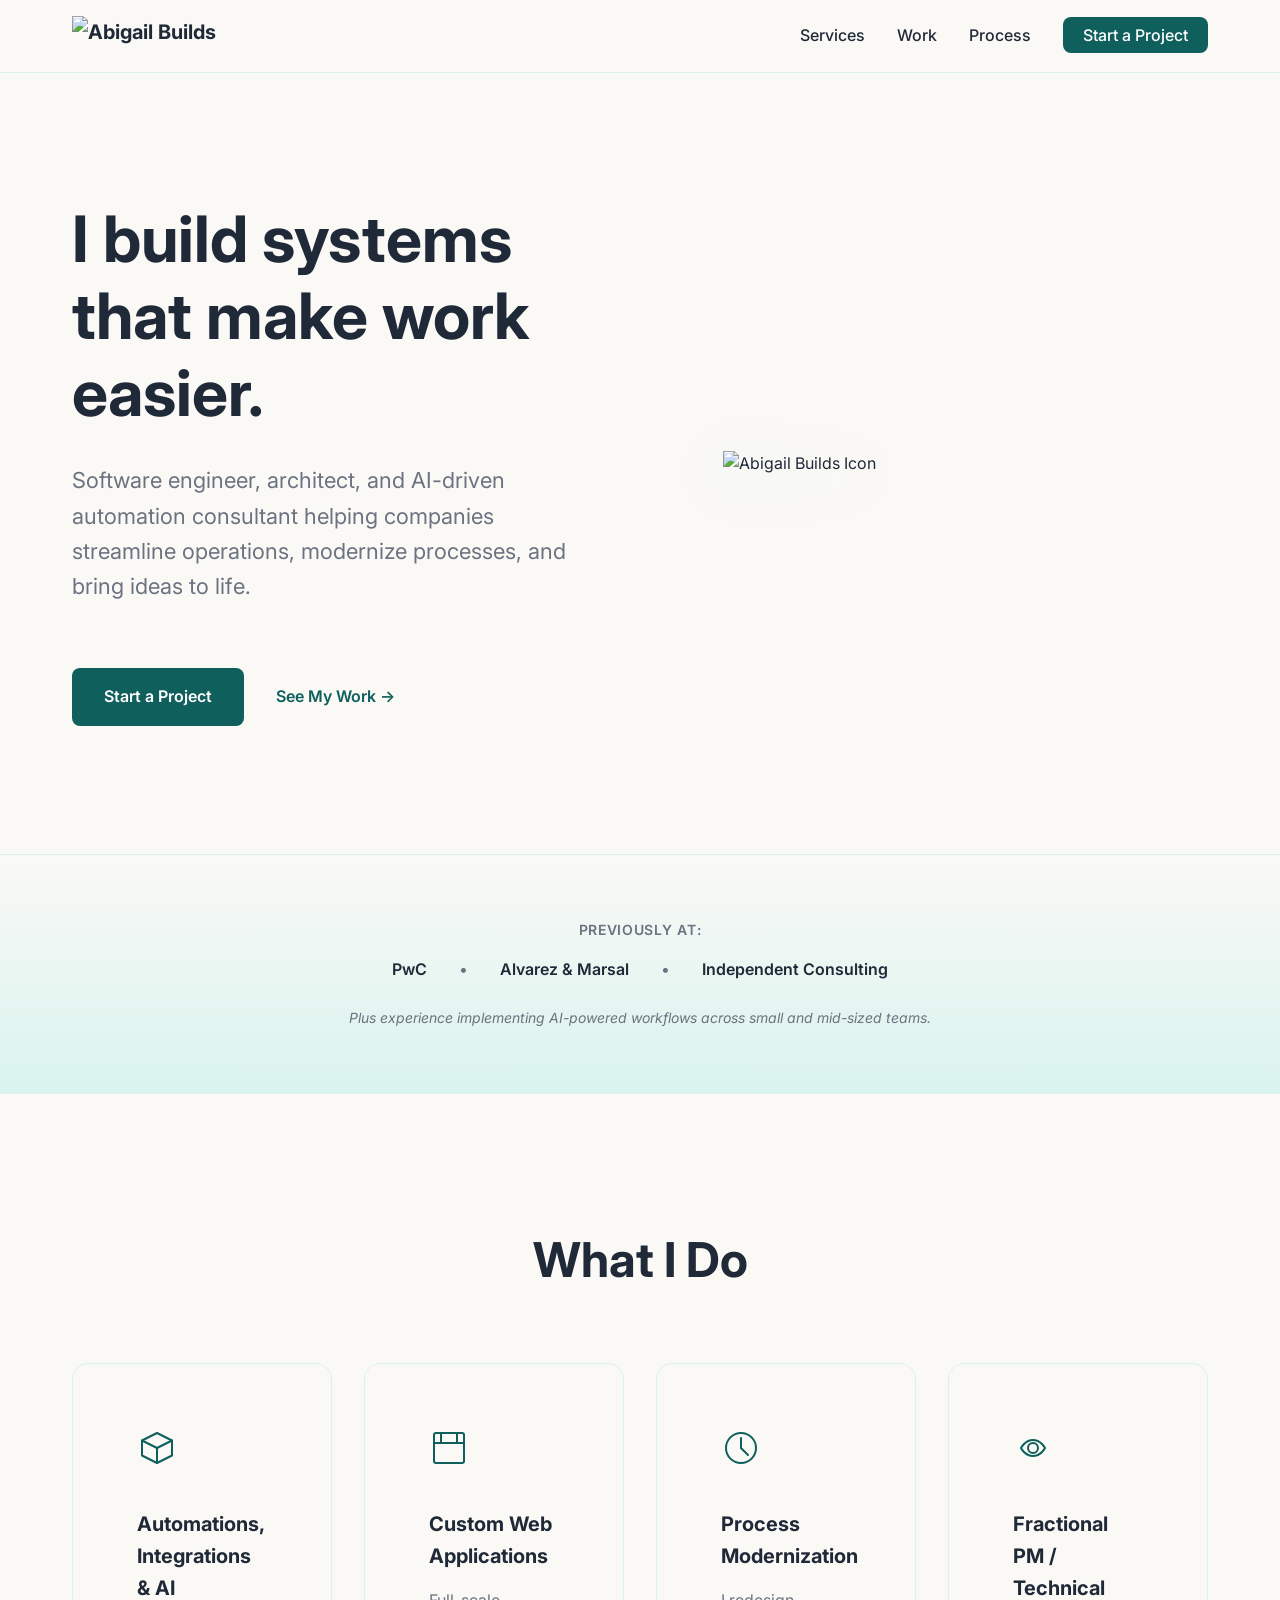
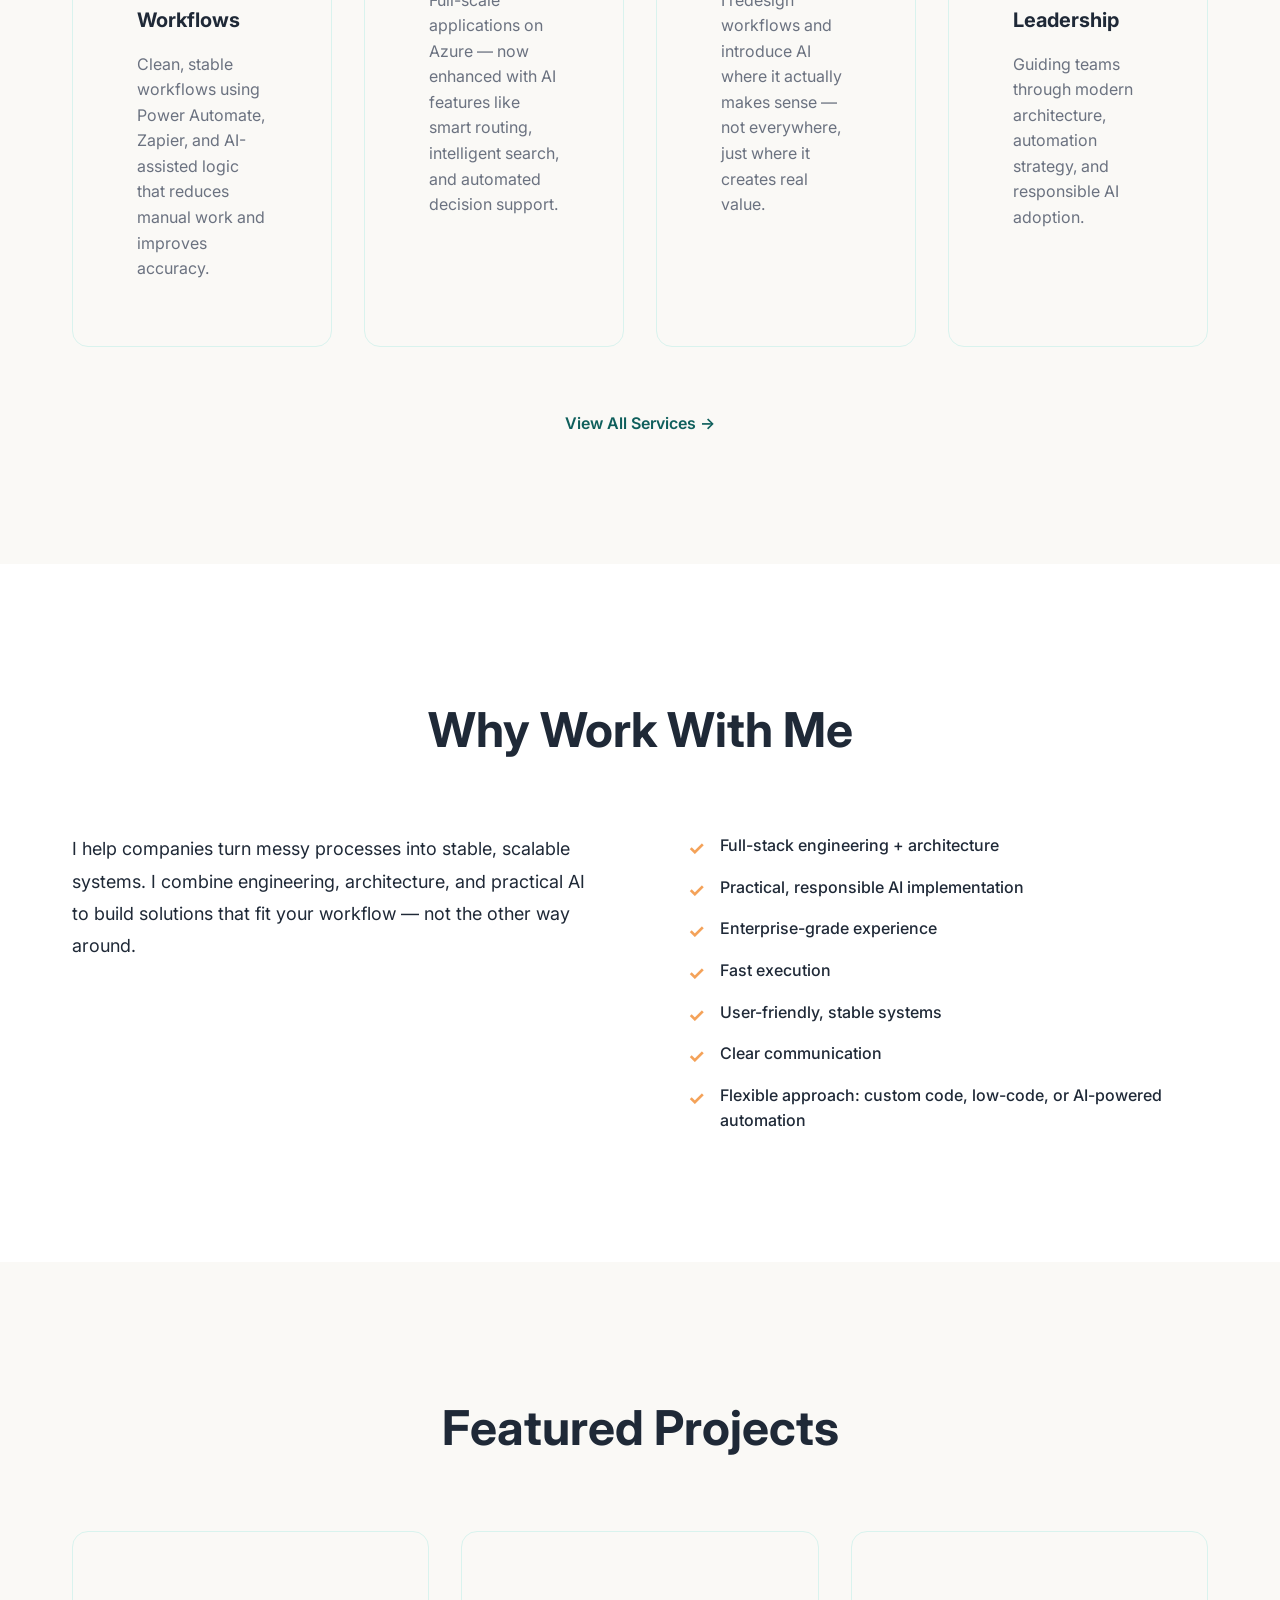
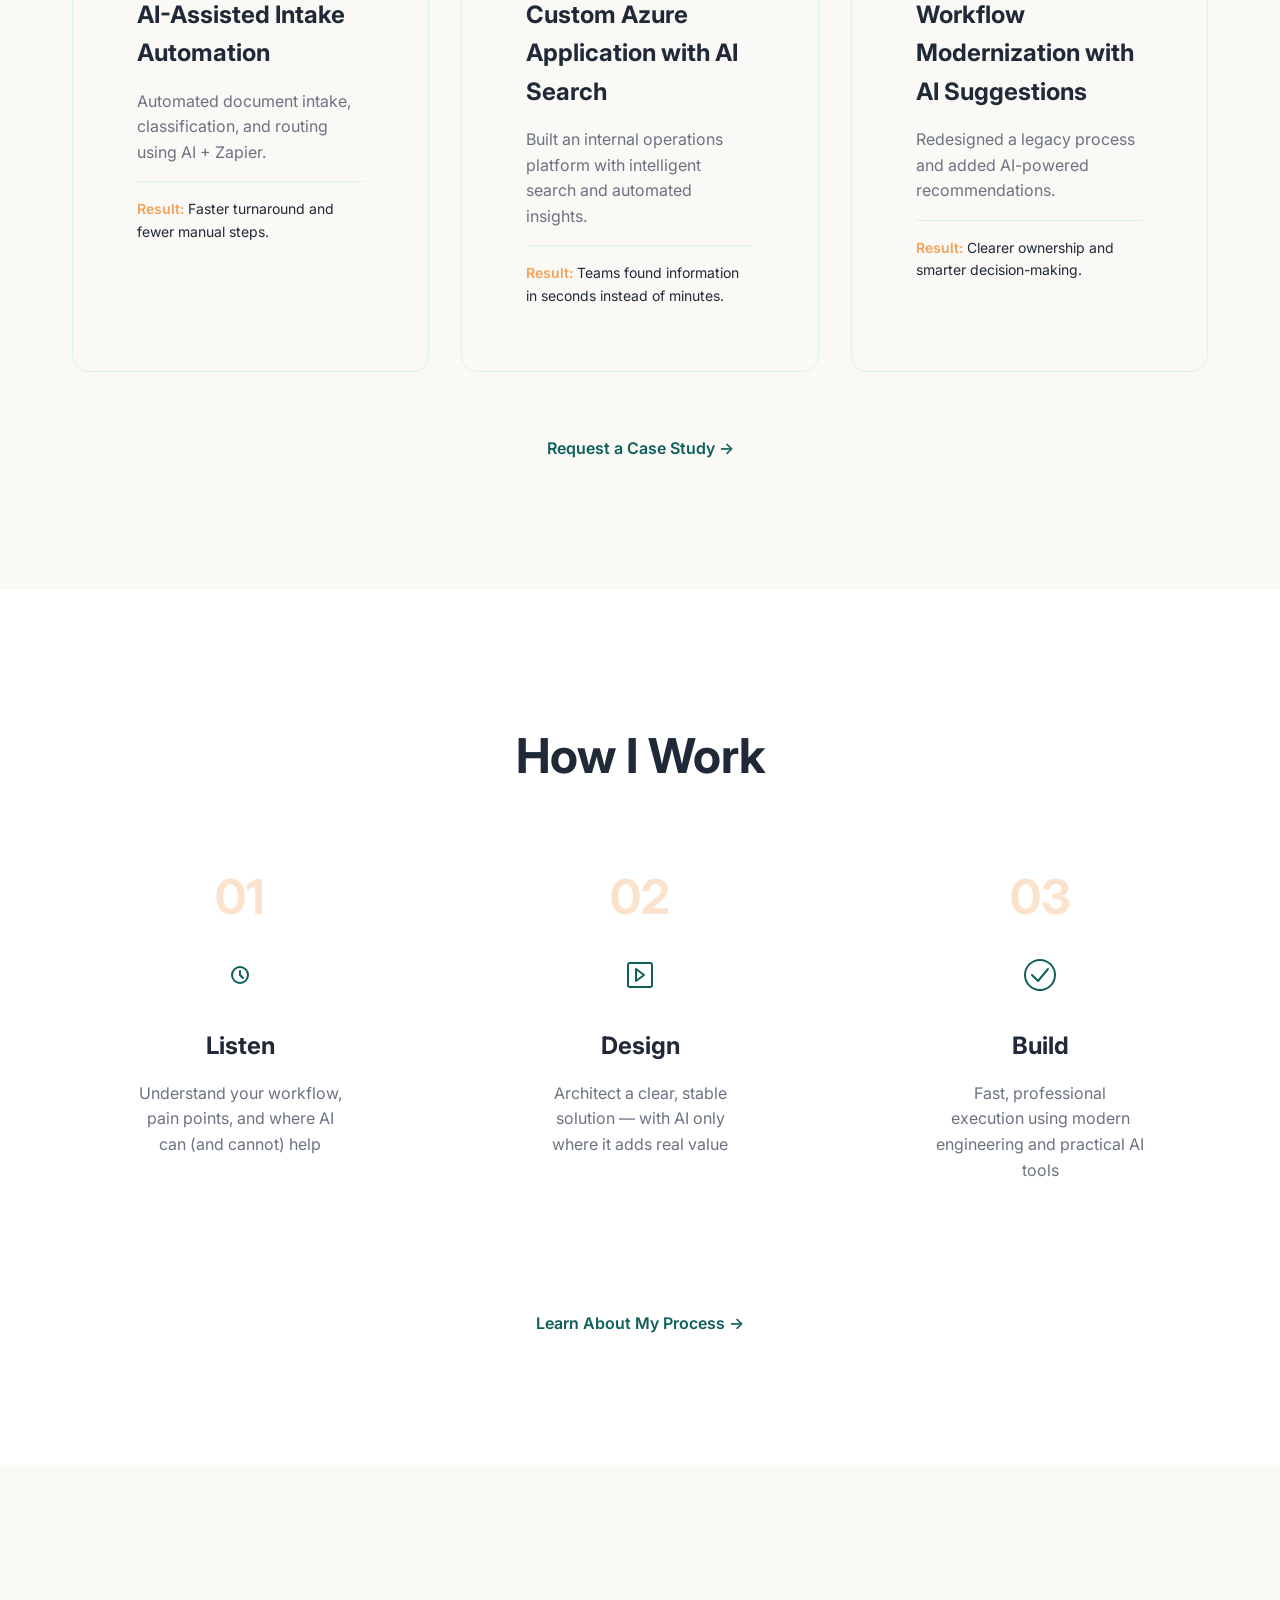
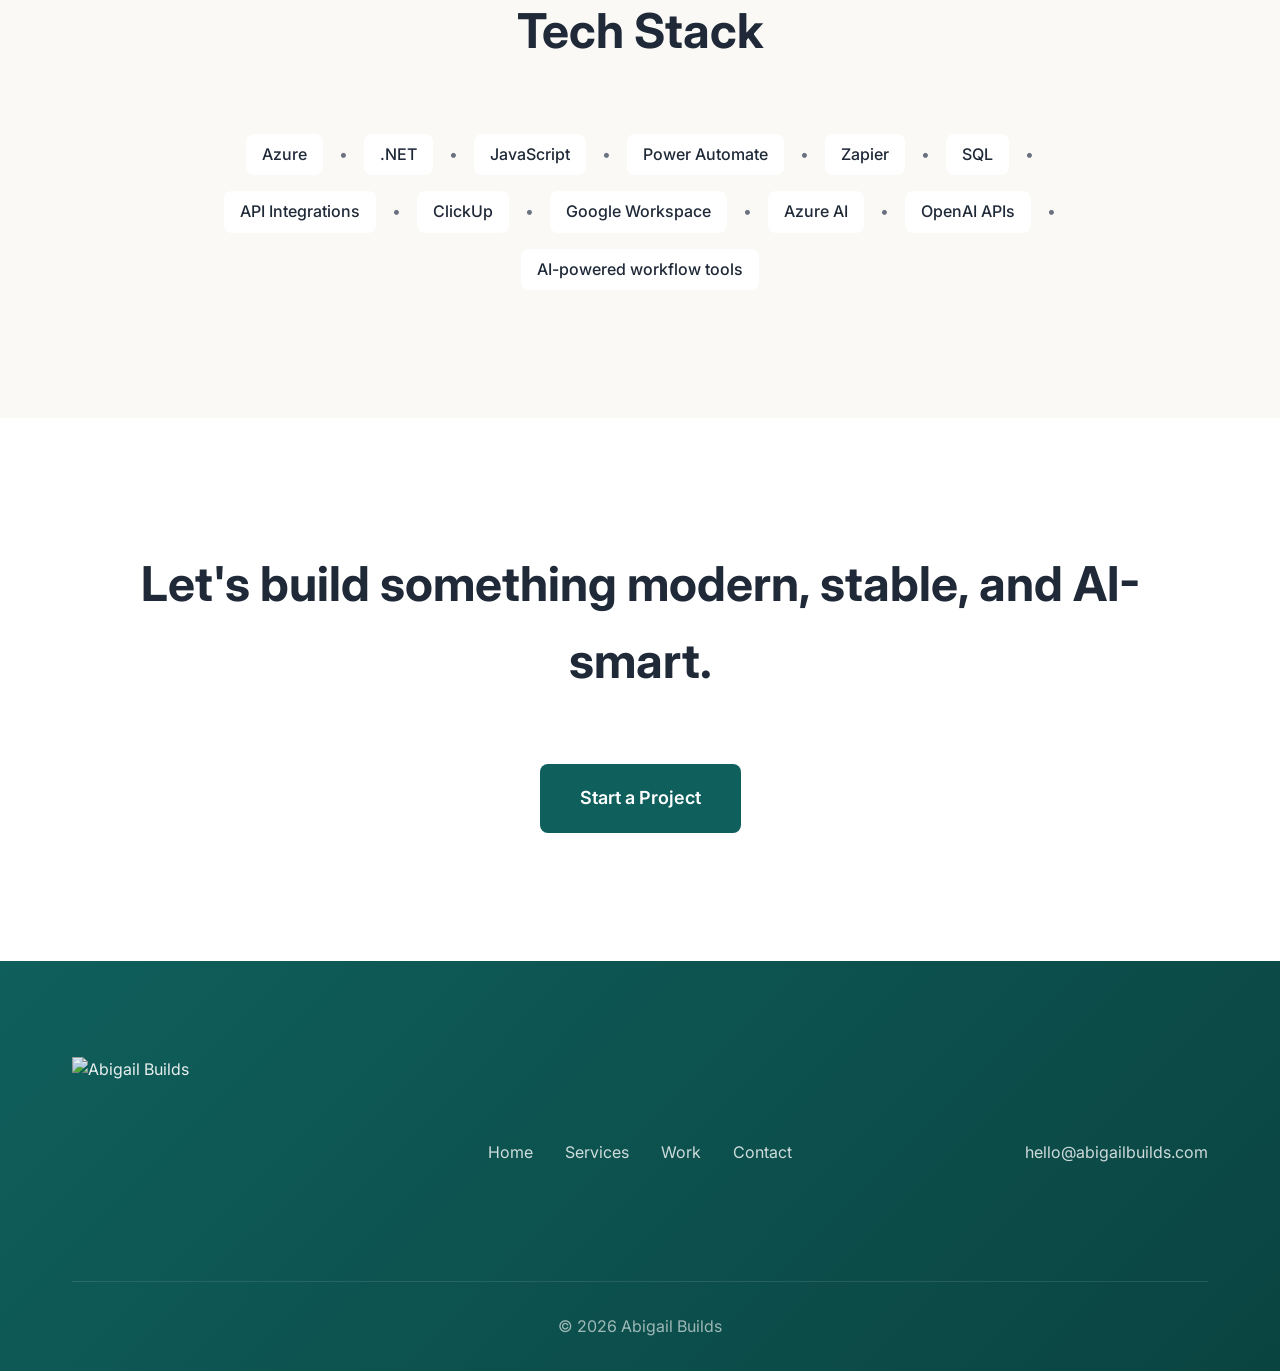
==== index.html @ 839ee797 "Remove section" ====
<!DOCTYPE html>
<html lang="en">
<head>
    <meta charset="UTF-8">
    <meta name="viewport" content="width=device-width, initial-scale=1.0">
    <meta name="description" content="Software engineer, architect, and AI-driven automation consultant helping companies streamline operations, modernize processes, and bring ideas to life.">
    <title>Abigail Builds - Modern Systems Powered by Clean Architecture & Practical AI</title>
    <link rel="stylesheet" href="styles.css">
    <link rel="preconnect" href="https://fonts.googleapis.com">
    <link rel="preconnect" href="https://fonts.gstatic.com" crossorigin>
    <link href="https://fonts.googleapis.com/css2?family=Inter:wght@300;400;500;600;700&display=swap" rel="stylesheet">
</head>
<body>
    <!-- Navigation -->
    <nav class="navbar">
        <div class="container">
            <a href="#" class="logo">
                <img src="images/brand/logo-horizontal.png" alt="Abigail Builds" class="logo-img">
            </a>
            <ul class="nav-links">
                <li><a href="#services">Services</a></li>
                <li><a href="#work">Work</a></li>
                <li><a href="#process">Process</a></li>
                <li><a href="#contact" class="nav-cta">Start a Project</a></li>
            </ul>
            <button class="mobile-menu-toggle" aria-label="Toggle menu">
                <span></span>
                <span></span>
                <span></span>
            </button>
        </div>
    </nav>

    <!-- Hero Section -->
    <section class="hero">
        <div class="container">
            <div class="hero-content">
                <div class="hero-left">
                    <h1 class="hero-headline">I build systems that make work easier.</h1>
                    <p class="hero-subheadline">Software engineer, architect, and AI-driven automation consultant helping companies streamline operations, modernize processes, and bring ideas to life.</p>
                    <div class="hero-ctas">
                        <a href="#contact" class="btn btn-primary">Start a Project</a>
                        <a href="#work" class="btn-text">See My Work →</a>
                    </div>
                </div>
                <div class="hero-right">
                    <img src="images/brand/icon.png" alt="Abigail Builds Icon" class="hero-icon">
                </div>
            </div>
        </div>
    </section>

    <!-- Trust Strip -->
    <section class="trust-strip">
        <div class="container">
            <p class="trust-label">Previously at:</p>
            <div class="trust-logos">
                <span class="trust-item">PwC</span>
                <span class="trust-separator">•</span>
                <span class="trust-item">Alvarez & Marsal</span>
                <span class="trust-separator">•</span>
                <span class="trust-item">Independent Consulting</span>
            </div>
            <p class="trust-subtext">Plus experience implementing AI-powered workflows across small and mid-sized teams.</p>
        </div>
    </section>

    <!-- What I Do -->
    <section id="services" class="services">
        <div class="container">
            <h2 class="section-title">What I Do</h2>
            <div class="services-grid">
                <div class="service-card">
                    <div class="service-icon">
                        <svg width="40" height="40" viewBox="0 0 40 40" fill="none" xmlns="http://www.w3.org/2000/svg">
                            <path d="M20 5L5 12.5V27.5L20 35L35 27.5V12.5L20 5Z" stroke="currentColor" stroke-width="2" stroke-linejoin="round"/>
                            <path d="M20 20L5 12.5M20 20L35 12.5M20 20V35" stroke="currentColor" stroke-width="2" stroke-linecap="round" stroke-linejoin="round"/>
                        </svg>
                    </div>
                    <h3>Automations, Integrations & AI Workflows</h3>
                    <p>Clean, stable workflows using Power Automate, Zapier, and AI-assisted logic that reduces manual work and improves accuracy.</p>
                </div>
                <div class="service-card">
                    <div class="service-icon">
                        <svg width="40" height="40" viewBox="0 0 40 40" fill="none" xmlns="http://www.w3.org/2000/svg">
                            <rect x="5" y="5" width="30" height="30" rx="2" stroke="currentColor" stroke-width="2"/>
                            <path d="M5 15H35M12 5V15M28 5V15" stroke="currentColor" stroke-width="2" stroke-linecap="round"/>
                        </svg>
                    </div>
                    <h3>Custom Web Applications</h3>
                    <p>Full-scale applications on Azure — now enhanced with AI features like smart routing, intelligent search, and automated decision support.</p>
                </div>
                <div class="service-card">
                    <div class="service-icon">
                        <svg width="40" height="40" viewBox="0 0 40 40" fill="none" xmlns="http://www.w3.org/2000/svg">
                            <circle cx="20" cy="20" r="15" stroke="currentColor" stroke-width="2"/>
                            <path d="M20 10V20L27 27" stroke="currentColor" stroke-width="2" stroke-linecap="round"/>
                        </svg>
                    </div>
                    <h3>Process Modernization</h3>
                    <p>I redesign workflows and introduce AI where it actually makes sense — not everywhere, just where it creates real value.</p>
                </div>
                <div class="service-card">
                    <div class="service-icon">
                        <svg width="40" height="40" viewBox="0 0 40 40" fill="none" xmlns="http://www.w3.org/2000/svg">
                            <path d="M20 25C22.7614 25 25 22.7614 25 20C25 17.2386 22.7614 15 20 15C17.2386 15 15 17.2386 15 20C15 22.7614 17.2386 25 20 25Z" stroke="currentColor" stroke-width="2"/>
                            <path d="M8 20C8 20 12 12 20 12C28 12 32 20 32 20C32 20 28 28 20 28C12 28 8 20 8 20Z" stroke="currentColor" stroke-width="2"/>
                        </svg>
                    </div>
                    <h3>Fractional PM / Technical Leadership</h3>
                    <p>Guiding teams through modern architecture, automation strategy, and responsible AI adoption.</p>
                </div>
            </div>
            <div class="section-cta">
                <a href="#contact" class="btn-text">View All Services →</a>
            </div>
        </div>
    </section>

    <!-- Why Work With Me -->
    <section class="why-section">
        <div class="container">
            <h2 class="section-title">Why Work With Me</h2>
            <div class="why-grid">
                <div class="why-left">
                    <p>I help companies turn messy processes into stable, scalable systems. I combine engineering, architecture, and practical AI to build solutions that fit your workflow — not the other way around.</p>
                </div>
                <div class="why-right">
                    <ul class="benefits-list">
                        <li>Full-stack engineering + architecture</li>
                        <li>Practical, responsible AI implementation</li>
                        <li>Enterprise-grade experience</li>
                        <li>Fast execution</li>
                        <li>User-friendly, stable systems</li>
                        <li>Clear communication</li>
                        <li>Flexible approach: custom code, low-code, or AI-powered automation</li>
                    </ul>
                </div>
            </div>
        </div>
    </section>

    <!-- Featured Projects -->
    <section id="work" class="projects">
        <div class="container">
            <h2 class="section-title">Featured Projects</h2>
            <div class="projects-grid">
                <div class="project-card">
                    <div class="project-content">
                        <h3>AI-Assisted Intake Automation</h3>
                        <p class="project-description">Automated document intake, classification, and routing using AI + Zapier.</p>
                        <p class="project-result"><strong>Result:</strong> Faster turnaround and fewer manual steps.</p>
                    </div>
                </div>
                <div class="project-card">
                    <div class="project-content">
                        <h3>Custom Azure Application with AI Search</h3>
                        <p class="project-description">Built an internal operations platform with intelligent search and automated insights.</p>
                        <p class="project-result"><strong>Result:</strong> Teams found information in seconds instead of minutes.</p>
                    </div>
                </div>
                <div class="project-card">
                    <div class="project-content">
                        <h3>Workflow Modernization with AI Suggestions</h3>
                        <p class="project-description">Redesigned a legacy process and added AI-powered recommendations.</p>
                        <p class="project-result"><strong>Result:</strong> Clearer ownership and smarter decision-making.</p>
                    </div>
                </div>
            </div>
            <div class="section-cta">
                <a href="#contact" class="btn-text">Request a Case Study →</a>
            </div>
        </div>
    </section>

    <!-- How I Work -->
    <section id="process" class="process">
        <div class="container">
            <h2 class="section-title">How I Work</h2>
            <div class="process-steps">
                <div class="process-step">
                    <div class="step-number">01</div>
                    <div class="step-icon">
                        <svg width="40" height="40" viewBox="0 0 40 40" fill="none" xmlns="http://www.w3.org/2000/svg">
                            <path d="M20 28C24.4183 28 28 24.4183 28 20C28 15.5817 24.4183 12 20 12C15.5817 12 12 15.5817 12 20C12 24.4183 15.5817 28 20 28Z" stroke="currentColor" stroke-width="2"/>
                            <path d="M20 16V20L23 23" stroke="currentColor" stroke-width="2" stroke-linecap="round"/>
                        </svg>
                    </div>
                    <h3>Listen</h3>
                    <p>Understand your workflow, pain points, and where AI can (and cannot) help</p>
                </div>
                <div class="process-step">
                    <div class="step-number">02</div>
                    <div class="step-icon">
                        <svg width="40" height="40" viewBox="0 0 40 40" fill="none" xmlns="http://www.w3.org/2000/svg">
                            <rect x="8" y="8" width="24" height="24" rx="2" stroke="currentColor" stroke-width="2"/>
                            <path d="M16 14L24 20L16 26V14Z" stroke="currentColor" stroke-width="2" stroke-linejoin="round"/>
                        </svg>
                    </div>
                    <h3>Design</h3>
                    <p>Architect a clear, stable solution — with AI only where it adds real value</p>
                </div>
                <div class="process-step">
                    <div class="step-number">03</div>
                    <div class="step-icon">
                        <svg width="40" height="40" viewBox="0 0 40 40" fill="none" xmlns="http://www.w3.org/2000/svg">
                            <path d="M12 20L18 26L28 14" stroke="currentColor" stroke-width="2" stroke-linecap="round" stroke-linejoin="round"/>
                            <circle cx="20" cy="20" r="15" stroke="currentColor" stroke-width="2"/>
                        </svg>
                    </div>
                    <h3>Build</h3>
                    <p>Fast, professional execution using modern engineering and practical AI tools</p>
                </div>
            </div>
            <div class="section-cta">
                <a href="#contact" class="btn-text">Learn About My Process →</a>
            </div>
        </div>
    </section>

    <!-- Tech Stack -->
    <section class="tech-stack">
        <div class="container">
            <h2 class="section-title">Tech Stack</h2>
            <div class="tech-list">
                <span class="tech-item">Azure</span>
                <span class="tech-separator">•</span>
                <span class="tech-item">.NET</span>
                <span class="tech-separator">•</span>
                <span class="tech-item">JavaScript</span>
                <span class="tech-separator">•</span>
                <span class="tech-item">Power Automate</span>
                <span class="tech-separator">•</span>
                <span class="tech-item">Zapier</span>
                <span class="tech-separator">•</span>
                <span class="tech-item">SQL</span>
                <span class="tech-separator">•</span>
                <span class="tech-item">API Integrations</span>
                <span class="tech-separator">•</span>
                <span class="tech-item">ClickUp</span>
                <span class="tech-separator">•</span>
                <span class="tech-item">Google Workspace</span>
                <span class="tech-separator">•</span>
                <span class="tech-item">Azure AI</span>
                <span class="tech-separator">•</span>
                <span class="tech-item">OpenAI APIs</span>
                <span class="tech-separator">•</span>
                <span class="tech-item">AI-powered workflow tools</span>
            </div>
        </div>
    </section>

    <!-- Final CTA -->
    <section id="contact" class="final-cta">
        <div class="container">
            <h2 class="cta-headline">Let's build something modern, stable, and AI-smart.</h2>
            <a href="mailto:hello@abigailbuilds.com" class="btn btn-primary btn-large">Start a Project</a>
        </div>
    </section>

    <!-- Footer -->
    <footer class="footer">
        <div class="container">
            <div class="footer-content">
                <div class="footer-left">
                    <img src="images/brand/logo-horizontal-white.png" alt="Abigail Builds" class="footer-logo-img">
                </div>
                <div class="footer-center">
                    <ul class="footer-links">
                        <li><a href="#">Home</a></li>
                        <li><a href="#services">Services</a></li>
                        <li><a href="#work">Work</a></li>
                        <li><a href="#contact">Contact</a></li>
                    </ul>
                </div>
                <div class="footer-right">
                    <a href="mailto:hello@abigailbuilds.com" class="footer-email">hello@abigailbuilds.com</a>
                </div>
            </div>
            <div class="footer-bottom">
                <p>&copy; 2026 Abigail Builds</p>
            </div>
        </div>
    </footer>

    <script src="script.js"></script>
</body>
</html>
---- styles.css ----
/* ========================================
   CSS RESET & BASE STYLES
   ======================================== */
* {
    margin: 0;
    padding: 0;
    box-sizing: border-box;
}

:root {
    /* Abigail Builds Brand Colors */
    --color-primary: #0F5F5C;           /* Deep Teal */
    --color-primary-dark: #0a4441;      /* Darker Teal for hovers */
    --color-secondary: #D9F3EE;         /* Soft Mint */
    --color-accent: #F4A259;            /* Golden Apricot */
    --color-text: #1f2937;
    --color-text-light: #6b7280;
    --color-background: #FAF9F6;        /* Off-White */
    --color-background-alt: #ffffff;
    --color-border: #D9F3EE;
    
    /* Typography */
    --font-family: 'Inter', -apple-system, BlinkMacSystemFont, 'Segoe UI', system-ui, sans-serif;
    --font-size-base: 16px;
    --line-height-base: 1.6;
    
    /* Spacing */
    --spacing-xs: 0.5rem;
    --spacing-sm: 1rem;
    --spacing-md: 2rem;
    --spacing-lg: 4rem;
    --spacing-xl: 6rem;
    --spacing-2xl: 8rem;
    
    /* Layout */
    --container-width: 1200px;
    --border-radius: 8px;
    --border-radius-lg: 16px;
    
    /* Transitions */
    --transition-speed: 0.3s;
}

html {
    scroll-behavior: smooth;
    font-size: var(--font-size-base);
}

body {
    font-family: var(--font-family);
    color: var(--color-text);
    background-color: var(--color-background);
    line-height: var(--line-height-base);
    -webkit-font-smoothing: antialiased;
    -moz-osx-font-smoothing: grayscale;
}

/* ========================================
   UTILITY CLASSES
   ======================================== */
.container {
    max-width: var(--container-width);
    margin: 0 auto;
    padding: 0 var(--spacing-md);
}

.section-title {
    font-size: clamp(2rem, 5vw, 3rem);
    font-weight: 700;
    margin-bottom: var(--spacing-lg);
    text-align: center;
    color: var(--color-text);
}

.section-cta {
    text-align: center;
    margin-top: var(--spacing-lg);
}

/* ========================================
   NAVIGATION
   ======================================== */
.navbar {
    position: sticky;
    top: 0;
    background-color: rgba(250, 249, 246, 0.95);
    backdrop-filter: blur(10px);
    border-bottom: 1px solid var(--color-secondary);
    padding: var(--spacing-sm) 0;
    z-index: 1000;
}

.navbar .container {
    display: flex;
    justify-content: space-between;
    align-items: center;
}

.logo {
    font-size: 1.25rem;
    font-weight: 700;
    color: var(--color-text);
    text-decoration: none;
    transition: color var(--transition-speed);
    display: flex;
    align-items: center;
}

.logo-img {
    height: 40px;
    width: auto;
    transition: opacity var(--transition-speed);
}

.logo:hover .logo-img {
    opacity: 0.8;
}

.logo:hover {
    color: var(--color-primary);
}

.nav-links {
    display: flex;
    gap: var(--spacing-md);
    list-style: none;
    align-items: center;
}

.nav-links a {
    color: var(--color-text);
    text-decoration: none;
    font-weight: 500;
    transition: color var(--transition-speed);
}

.nav-links a:hover {
    color: var(--color-primary);
}

.nav-cta {
    padding: 0.5rem 1.25rem;
    background-color: var(--color-primary);
    color: white !important;
    border-radius: var(--border-radius);
    transition: background-color var(--transition-speed);
}

.nav-cta:hover {
    background-color: var(--color-primary-dark) !important;
}

.mobile-menu-toggle {
    display: none;
    flex-direction: column;
    gap: 4px;
    background: none;
    border: none;
    cursor: pointer;
    padding: 0.5rem;
}

.mobile-menu-toggle span {
    width: 24px;
    height: 2px;
    background-color: var(--color-text);
    transition: all var(--transition-speed);
}

/* ========================================
   HERO SECTION
   ======================================== */
.hero {
    padding: var(--spacing-2xl) 0;
    min-height: 80vh;
    display: flex;
    align-items: center;
}

.hero-content {
    display: grid;
    grid-template-columns: 1fr 1fr;
    gap: var(--spacing-xl);
    align-items: center;
}

.hero-headline {
    font-size: clamp(2.5rem, 6vw, 4rem);
    font-weight: 700;
    line-height: 1.2;
    margin-bottom: var(--spacing-md);
    color: var(--color-text);
}

.hero-subheadline {
    font-size: clamp(1.125rem, 2vw, 1.375rem);
    color: var(--color-text-light);
    margin-bottom: var(--spacing-lg);
    line-height: 1.6;
}

.hero-ctas {
    display: flex;
    gap: var(--spacing-md);
    align-items: center;
    flex-wrap: wrap;
}

.hero-right {
    display: flex;
    justify-content: center;
    align-items: center;
}

.hero-icon {
    width: 100%;
    max-width: 450px;
    height: auto;
    animation: float 6s ease-in-out infinite;
    filter: drop-shadow(0 10px 30px rgba(15, 95, 92, 0.15));
}

.hero-shape {
    width: 400px;
    height: 400px;
    background: linear-gradient(135deg, rgba(15, 95, 92, 0.1) 0%, rgba(217, 243, 238, 0.3) 100%);
    border-radius: 50%;
    animation: float 6s ease-in-out infinite;
}

@keyframes float {
    0%, 100% { transform: translateY(0px); }
    50% { transform: translateY(-20px); }
}

/* ========================================
   BUTTONS
   ======================================== */
.btn {
    display: inline-block;
    padding: 1rem 2rem;
    font-weight: 600;
    text-decoration: none;
    border-radius: var(--border-radius);
    transition: all var(--transition-speed);
    border: none;
    cursor: pointer;
    font-size: 1rem;
}

.btn-primary {
    background-color: var(--color-primary);
    color: white;
}

.btn-primary:hover {
    background-color: var(--color-primary-dark);
    transform: translateY(-2px);
    box-shadow: 0 10px 20px rgba(37, 99, 235, 0.2);
}

.btn-large {
    padding: 1.25rem 2.5rem;
    font-size: 1.125rem;
}

.btn-text {
    color: var(--color-primary);
    text-decoration: none;
    font-weight: 600;
    transition: all var(--transition-speed);
    display: inline-flex;
    align-items: center;
    gap: 0.5rem;
}

.btn-text:hover {
    color: var(--color-primary-dark);
    gap: 0.75rem;
}

/* ========================================
   TRUST STRIP
   ======================================== */
.trust-strip {
    background: linear-gradient(to bottom, var(--color-background), var(--color-secondary));
    padding: var(--spacing-lg) 0;
    border-top: 1px solid var(--color-border);
    border-bottom: 1px solid var(--color-border);
}

.trust-strip .container {
    display: flex;
    flex-direction: column;
    align-items: center;
    gap: var(--spacing-sm);
}

.trust-strip > .container > div {
    display: flex;
    justify-content: center;
    align-items: center;
    gap: var(--spacing-md);
    flex-wrap: wrap;
}

.trust-label {
    font-weight: 600;
    color: var(--color-text-light);
    font-size: 0.875rem;
    text-transform: uppercase;
    letter-spacing: 0.05em;
}

.trust-logos {
    display: flex;
    align-items: center;
    gap: var(--spacing-sm);
    flex-wrap: wrap;
}

.trust-item {
    font-weight: 600;
    color: var(--color-text);
}

.trust-separator {
    color: var(--color-text-light);
}

.trust-subtext {
    font-size: 0.875rem;
    color: var(--color-text-light);
    text-align: center;
    max-width: 600px;
    font-style: italic;
    margin-top: var(--spacing-xs);
}

/* ========================================
   SERVICES SECTION
   ======================================== */
.services {
    padding: var(--spacing-2xl) 0;
}

.services-grid {
    display: grid;
    grid-template-columns: repeat(auto-fit, minmax(250px, 1fr));
    gap: var(--spacing-md);
}

.service-card {
    padding: var(--spacing-lg);
    background-color: var(--color-background);
    border: 1px solid var(--color-border);
    border-radius: var(--border-radius-lg);
    transition: all var(--transition-speed);
}

.service-card:hover {
    transform: translateY(-5px);
    box-shadow: 0 10px 30px rgba(0, 0, 0, 0.1);
    border-color: var(--color-primary);
}

.service-icon {
    color: var(--color-primary);
    margin-bottom: var(--spacing-md);
}

.service-card:hover .service-icon {
    color: var(--color-accent);
    transform: scale(1.1);
    transition: all var(--transition-speed);
}

.service-card h3 {
    font-size: 1.25rem;
    font-weight: 700;
    margin-bottom: var(--spacing-sm);
    color: var(--color-text);
}

.service-card p {
    color: var(--color-text-light);
    line-height: 1.6;
}

/* ========================================
   WHY SECTION
   ======================================== */
.why-section {
    padding: var(--spacing-2xl) 0;
    background-color: var(--color-background-alt);
}

.why-grid {
    display: grid;
    grid-template-columns: 1fr 1fr;
    gap: var(--spacing-xl);
    align-items: start;
}

.why-left p {
    font-size: 1.125rem;
    line-height: 1.8;
    color: var(--color-text);
}

.benefits-list {
    list-style: none;
    display: flex;
    flex-direction: column;
    gap: var(--spacing-sm);
}

.benefits-list li {
    padding-left: var(--spacing-md);
    position: relative;
    color: var(--color-text);
    font-weight: 500;
}

.benefits-list li::before {
    content: "✓";
    position: absolute;
    left: 0;
    color: var(--color-accent);
    font-weight: 700;
    font-size: 1.2em;
}

/* ========================================
   PROJECTS SECTION
   ======================================== */
.projects {
    padding: var(--spacing-2xl) 0;
}

.projects-grid {
    display: grid;
    grid-template-columns: repeat(auto-fit, minmax(300px, 1fr));
    gap: var(--spacing-md);
}

.project-card {
    background-color: var(--color-background);
    border: 1px solid var(--color-border);
    border-radius: var(--border-radius-lg);
    padding: var(--spacing-lg);
    transition: all var(--transition-speed);
}

.project-card:hover {
    transform: translateY(-5px);
    box-shadow: 0 10px 30px rgba(0, 0, 0, 0.1);
    border-color: var(--color-primary);
}

.project-card h3 {
    font-size: 1.5rem;
    font-weight: 700;
    margin-bottom: var(--spacing-sm);
    color: var(--color-text);
}

.project-description {
    color: var(--color-text-light);
    margin-bottom: var(--spacing-sm);
}

.project-result {
    color: var(--color-text);
    font-size: 0.875rem;
    padding-top: var(--spacing-sm);
    border-top: 1px solid var(--color-border);
}

.project-result strong {
    color: var(--color-accent);
    font-weight: 600;
}

/* ========================================
   PROCESS SECTION
   ======================================== */
.process {
    padding: var(--spacing-2xl) 0;
    background-color: var(--color-background-alt);
}

.process-steps {
    display: grid;
    grid-template-columns: repeat(auto-fit, minmax(250px, 1fr));
    gap: var(--spacing-lg);
}

.process-step {
    text-align: center;
    padding: var(--spacing-lg);
    position: relative;
}

.step-number {
    font-size: 3rem;
    font-weight: 700;
    color: var(--color-accent);
    opacity: 0.3;
    position: absolute;
    top: 0;
    left: 50%;
    transform: translateX(-50%);
}

.step-icon {
    color: var(--color-primary);
    margin: var(--spacing-md) 0;
    display: flex;
    justify-content: center;
}

.process-step h3 {
    font-size: 1.5rem;
    font-weight: 700;
    margin-bottom: var(--spacing-sm);
    color: var(--color-text);
}

.process-step p {
    color: var(--color-text-light);
    line-height: 1.6;
}

/* ========================================
   TECH STACK SECTION
   ======================================== */
.tech-stack {
    padding: var(--spacing-2xl) 0;
}

.tech-list {
    display: flex;
    justify-content: center;
    align-items: center;
    gap: var(--spacing-sm);
    flex-wrap: wrap;
    max-width: 900px;
    margin: 0 auto;
}

.tech-item {
    font-weight: 500;
    color: var(--color-text);
    padding: 0.5rem 1rem;
    background-color: var(--color-background-alt);
    border-radius: var(--border-radius);
    transition: all var(--transition-speed);
}

.tech-item:hover {
    background-color: var(--color-accent);
    color: white;
    transform: translateY(-2px);
    box-shadow: 0 4px 12px rgba(244, 162, 89, 0.3);
}

.tech-separator {
    color: var(--color-text-light);
}

/* ========================================
   TESTIMONIALS SECTION
   ======================================== */
.testimonials {
    padding: var(--spacing-2xl) 0;
    background-color: var(--color-background-alt);
}

.testimonial-card {
    max-width: 800px;
    margin: 0 auto;
    text-align: center;
    padding: var(--spacing-lg);
}

.testimonial-quote {
    font-size: 1.5rem;
    line-height: 1.6;
    color: var(--color-text);
    font-style: italic;
    margin-bottom: var(--spacing-md);
}

.testimonial-author {
    color: var(--color-text-light);
    font-weight: 500;
}

/* ========================================
   FINAL CTA SECTION
   ======================================== */
.final-cta {
    padding: var(--spacing-2xl) 0;
    text-align: center;
    background-color: var(--color-background-alt);
}

.cta-headline {
    font-size: clamp(2rem, 5vw, 3rem);
    font-weight: 700;
    margin-bottom: var(--spacing-lg);
    color: var(--color-text);
}

/* ========================================
   FOOTER
   ======================================== */
.footer {
    background: linear-gradient(135deg, var(--color-primary) 0%, #0a4441 100%);
    color: white;
    padding: var(--spacing-xl) 0 var(--spacing-md);
}

.footer-content {
    display: grid;
    grid-template-columns: 1fr auto 1fr;
    gap: var(--spacing-lg);
    margin-bottom: var(--spacing-md);
    align-items: center;
}

.footer-left {
    display: flex;
    justify-content: flex-start;
}

.footer-center {
    display: flex;
    justify-content: center;
}

.footer-right {
    display: flex;
    flex-direction: column;
    gap: var(--spacing-xs);
    align-items: flex-end;
}

.footer-logo {
    font-size: 1.25rem;
    font-weight: 700;
}

.footer-logo-img {
    height: 12rem;
    width: auto;
    opacity: 0.9;
}

.footer-links {
    list-style: none;
    display: flex;
    gap: var(--spacing-md);
    flex-wrap: wrap;
}

.footer-links a {
    color: rgba(255, 255, 255, 0.8);
    text-decoration: none;
    transition: color var(--transition-speed);
}

.footer-links a:hover {
    color: white;
}

.footer-right {
    display: flex;
    flex-direction: column;
    gap: var(--spacing-xs);
}

.footer-email,
.footer-social {
    color: rgba(255, 255, 255, 0.8);
    text-decoration: none;
    transition: color var(--transition-speed);
}

.footer-email:hover,
.footer-social:hover {
    color: white;
}

.footer-bottom {
    border-top: 1px solid rgba(255, 255, 255, 0.1);
    padding-top: var(--spacing-md);
    text-align: center;
    color: rgba(255, 255, 255, 0.6);
}

/* ========================================
   RESPONSIVE DESIGN
   ======================================== */
@media (max-width: 768px) {
    .nav-links {
        display: none;
    }
    
    .mobile-menu-toggle {
        display: flex;
    }
    
    .hero-content {
        grid-template-columns: 1fr;
        text-align: center;
    }
    
    .hero-right {
        display: none;
    }
    
    .hero-ctas {
        justify-content: center;
    }
    
    .why-grid {
        grid-template-columns: 1fr;
    }
    
    .services-grid {
        grid-template-columns: 1fr;
    }
    
    .projects-grid {
        grid-template-columns: 1fr;
    }
    
    .process-steps {
        grid-template-columns: 1fr;
    }
    
    .footer-content {
        grid-template-columns: 1fr;
        text-align: center;
        gap: var(--spacing-md);
    }
    
    .footer-left,
    .footer-center,
    .footer-right {
        justify-content: center;
        align-items: center;
    }
    
    .footer-links {
        justify-content: center;
    }
    
    .footer-right {
        align-items: center;
    }
}

@media (max-width: 480px) {
    :root {
        --spacing-lg: 3rem;
        --spacing-xl: 4rem;
        --spacing-2xl: 5rem;
    }
    
    .hero {
        padding: var(--spacing-xl) 0;
    }
    
    .hero-ctas {
        flex-direction: column;
        width: 100%;
    }
    
    .btn {
        width: 100%;
        text-align: center;
    }
}
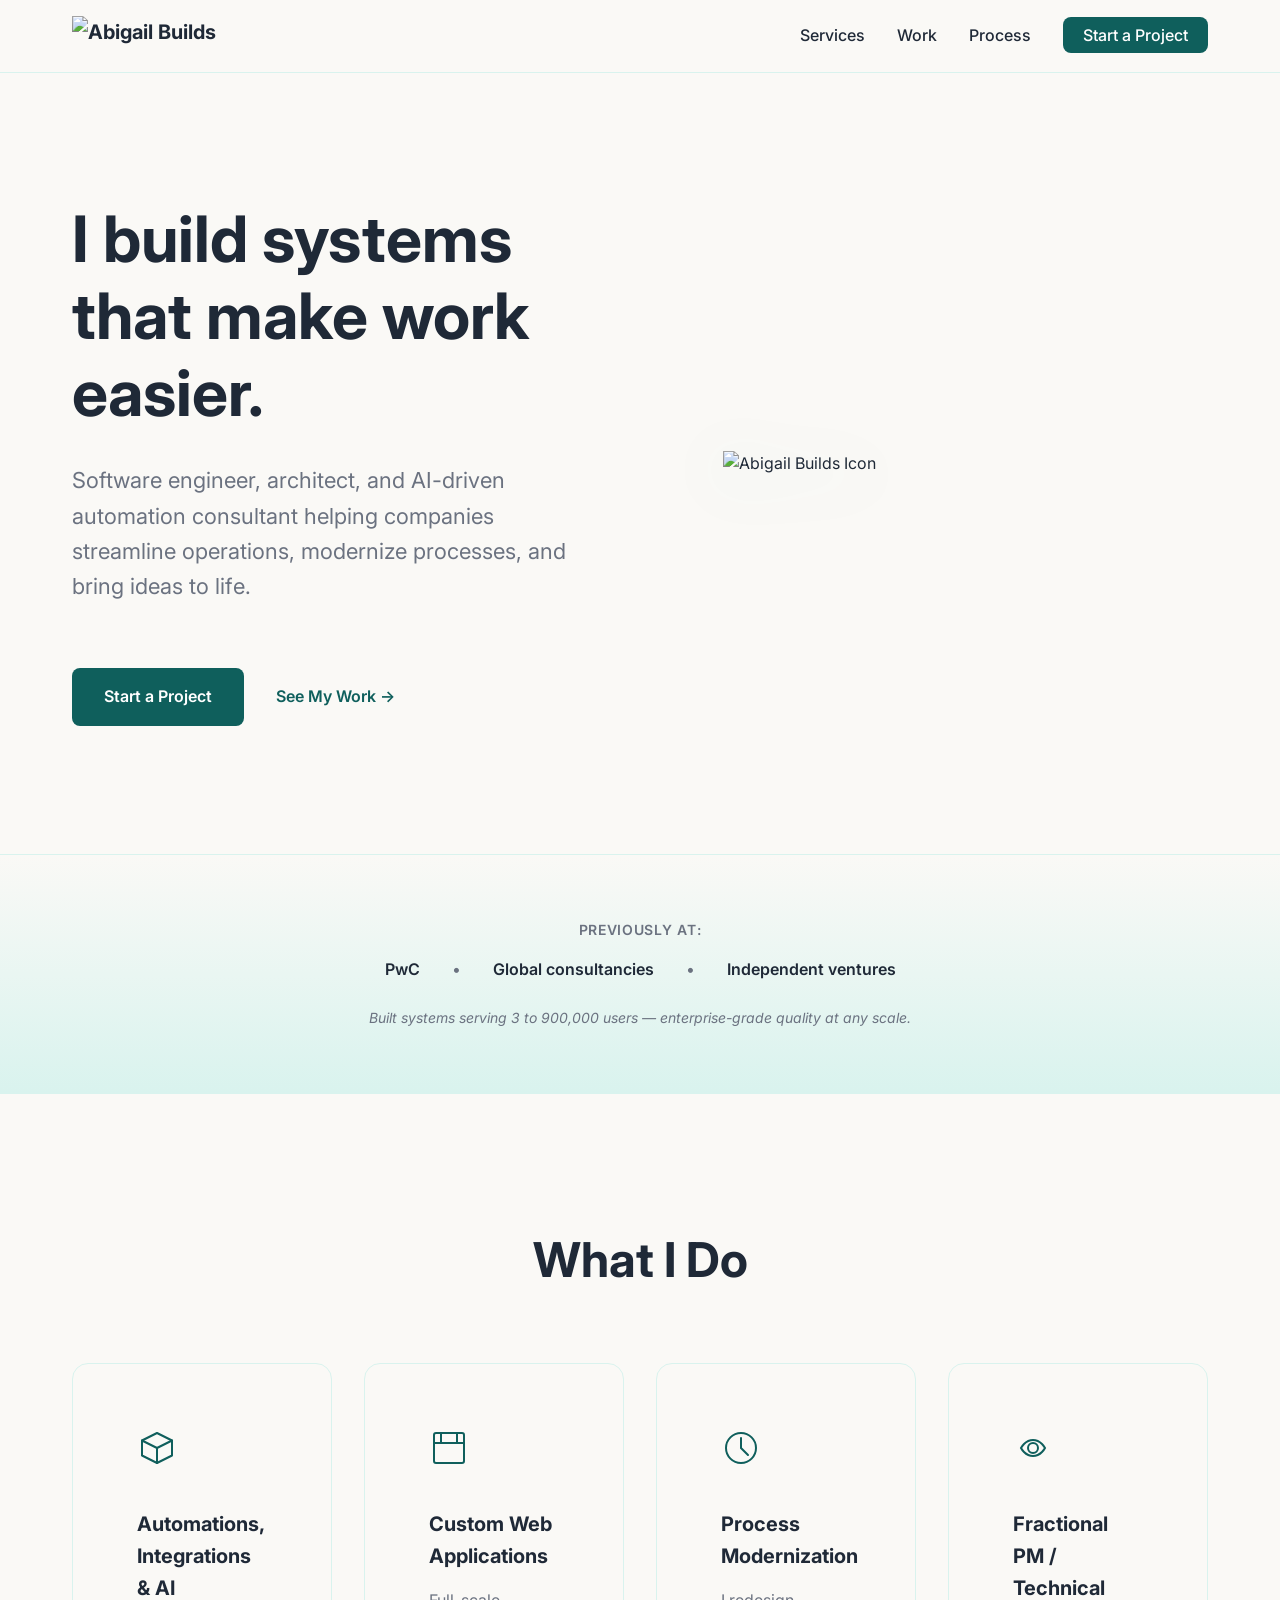
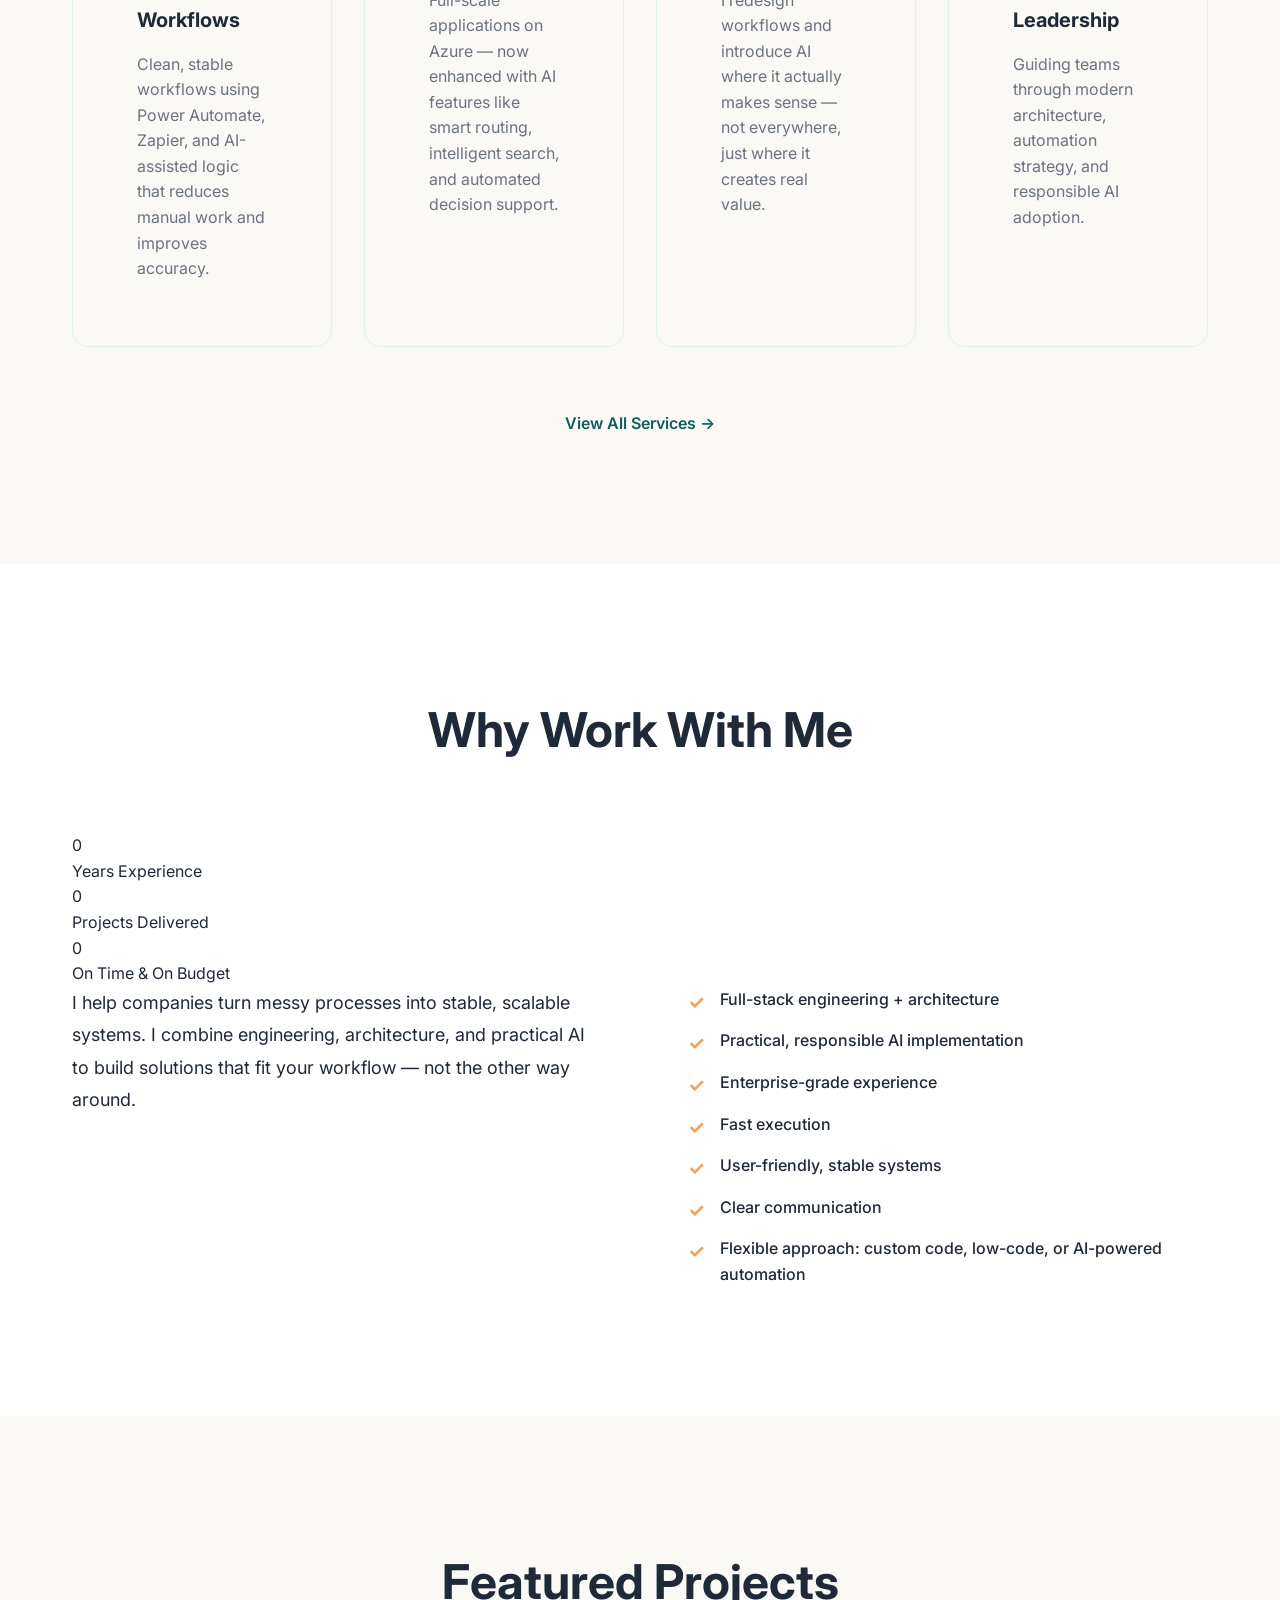
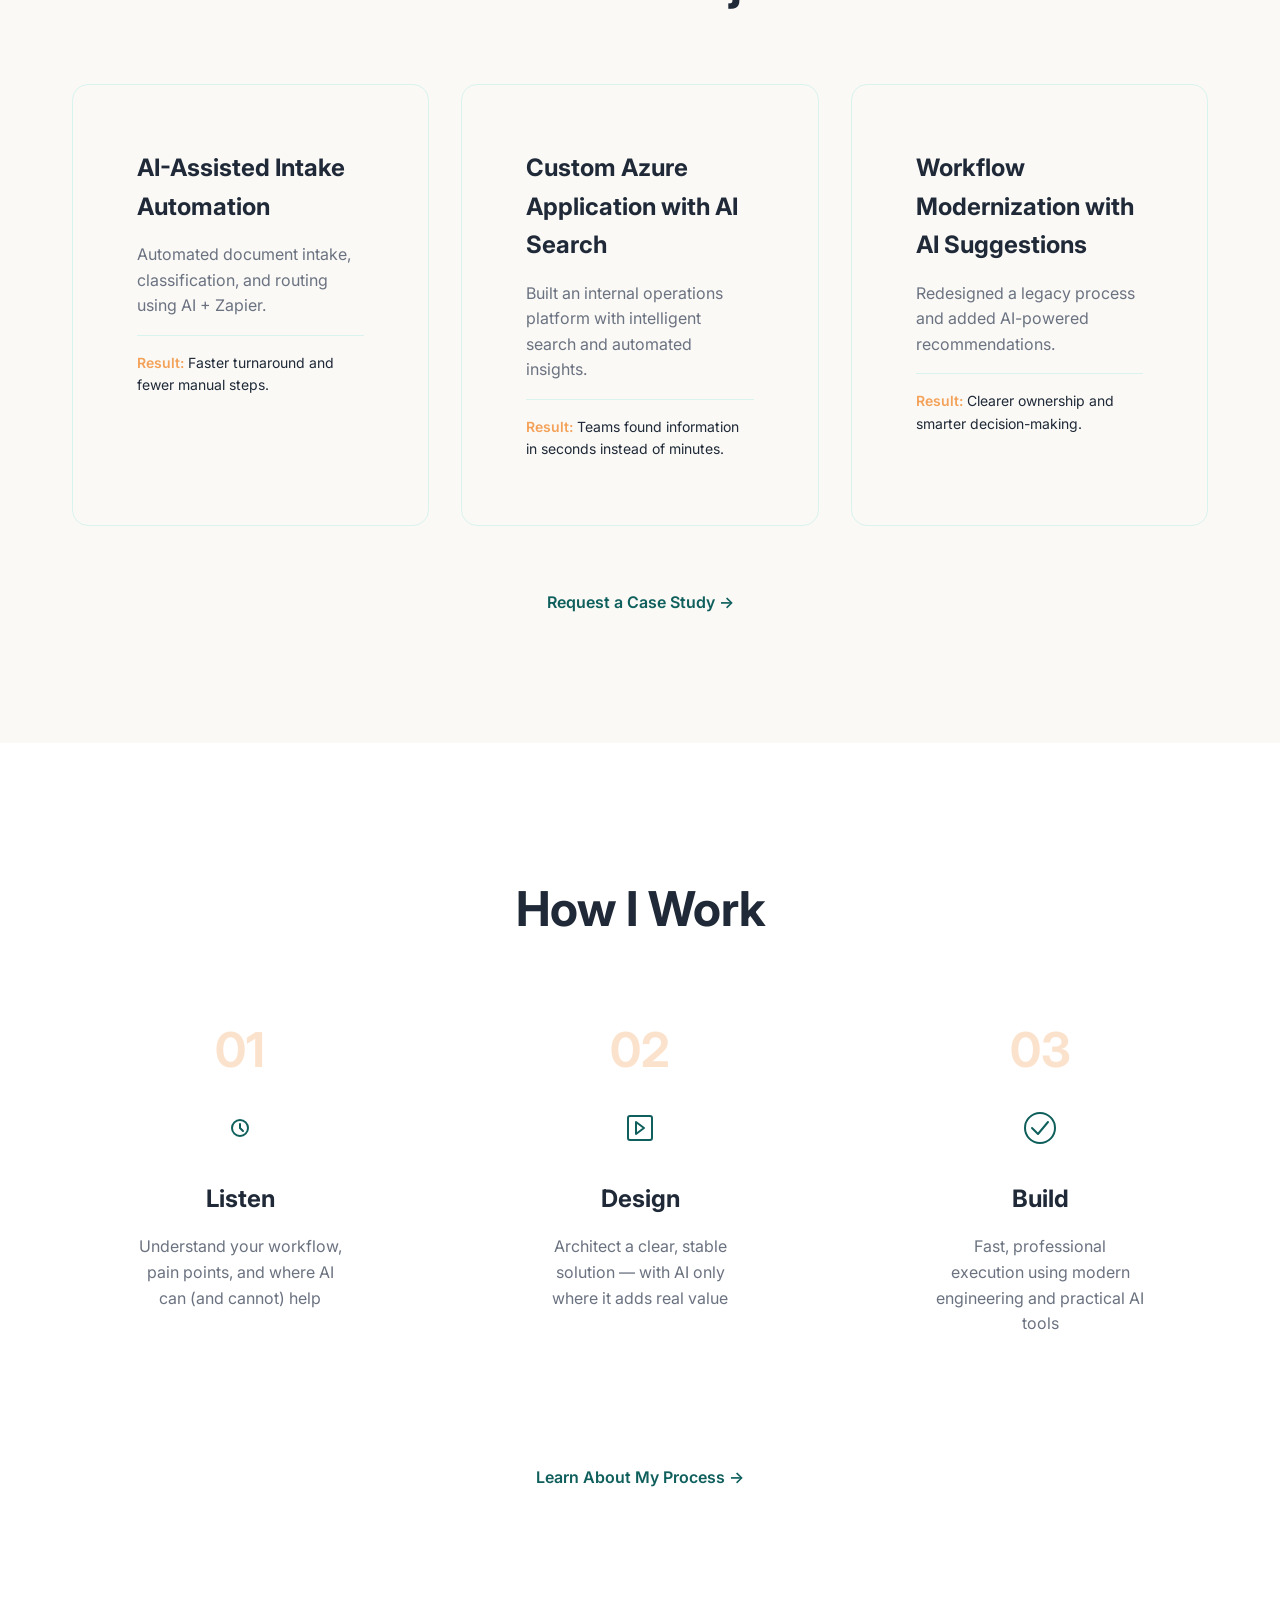
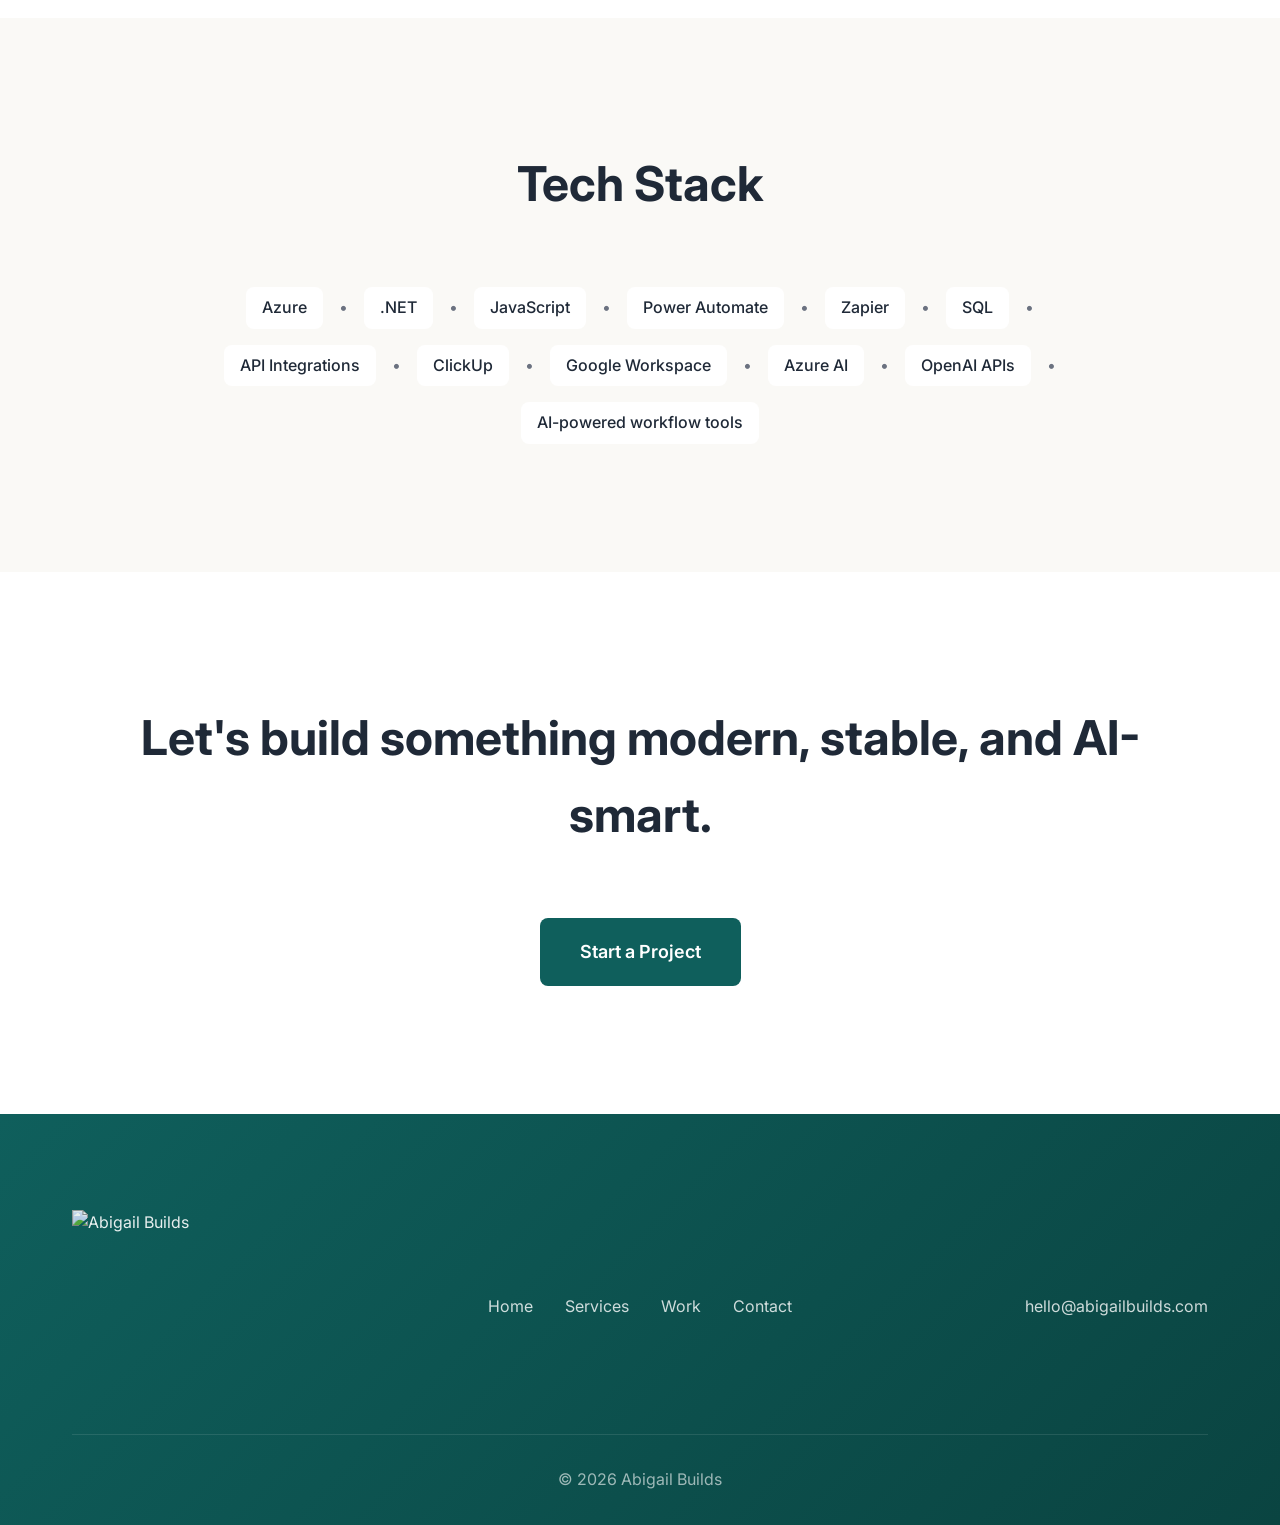
==== commit c9f9fafb: "update system scale" ====
--- a/index.html
+++ b/index.html
@@ -57,11 +57,11 @@
             <div class="trust-logos">
                 <span class="trust-item">PwC</span>
                 <span class="trust-separator">•</span>
-                <span class="trust-item">Alvarez & Marsal</span>
+                <span class="trust-item">Global consultancies</span>
                 <span class="trust-separator">•</span>
-                <span class="trust-item">Independent Consulting</span>
-            </div>
-            <p class="trust-subtext">Plus experience implementing AI-powered workflows across small and mid-sized teams.</p>
+                <span class="trust-item">Independent ventures</span>
+            </div>
+            <p class="trust-subtext">Built systems serving 3 to 900,000 users — enterprise-grade quality at any scale.</p>
         </div>
     </section>
 
@@ -121,6 +121,23 @@
     <section class="why-section">
         <div class="container">
             <h2 class="section-title">Why Work With Me</h2>
+            
+            <!-- Stats Counter -->
+            <div class="stats-row">
+                <div class="stat-item">
+                    <div class="stat-number" data-target="10">0</div>
+                    <div class="stat-label">Years Experience</div>
+                </div>
+                <div class="stat-item">
+                    <div class="stat-number" data-target="50">0</div>
+                    <div class="stat-label">Projects Delivered</div>
+                </div>
+                <div class="stat-item">
+                    <div class="stat-number" data-target="100">0</div>
+                    <div class="stat-label">On Time & On Budget</div>
+                </div>
+            </div>
+            
             <div class="why-grid">
                 <div class="why-left">
                     <p>I help companies turn messy processes into stable, scalable systems. I combine engineering, architecture, and practical AI to build solutions that fit your workflow — not the other way around.</p>
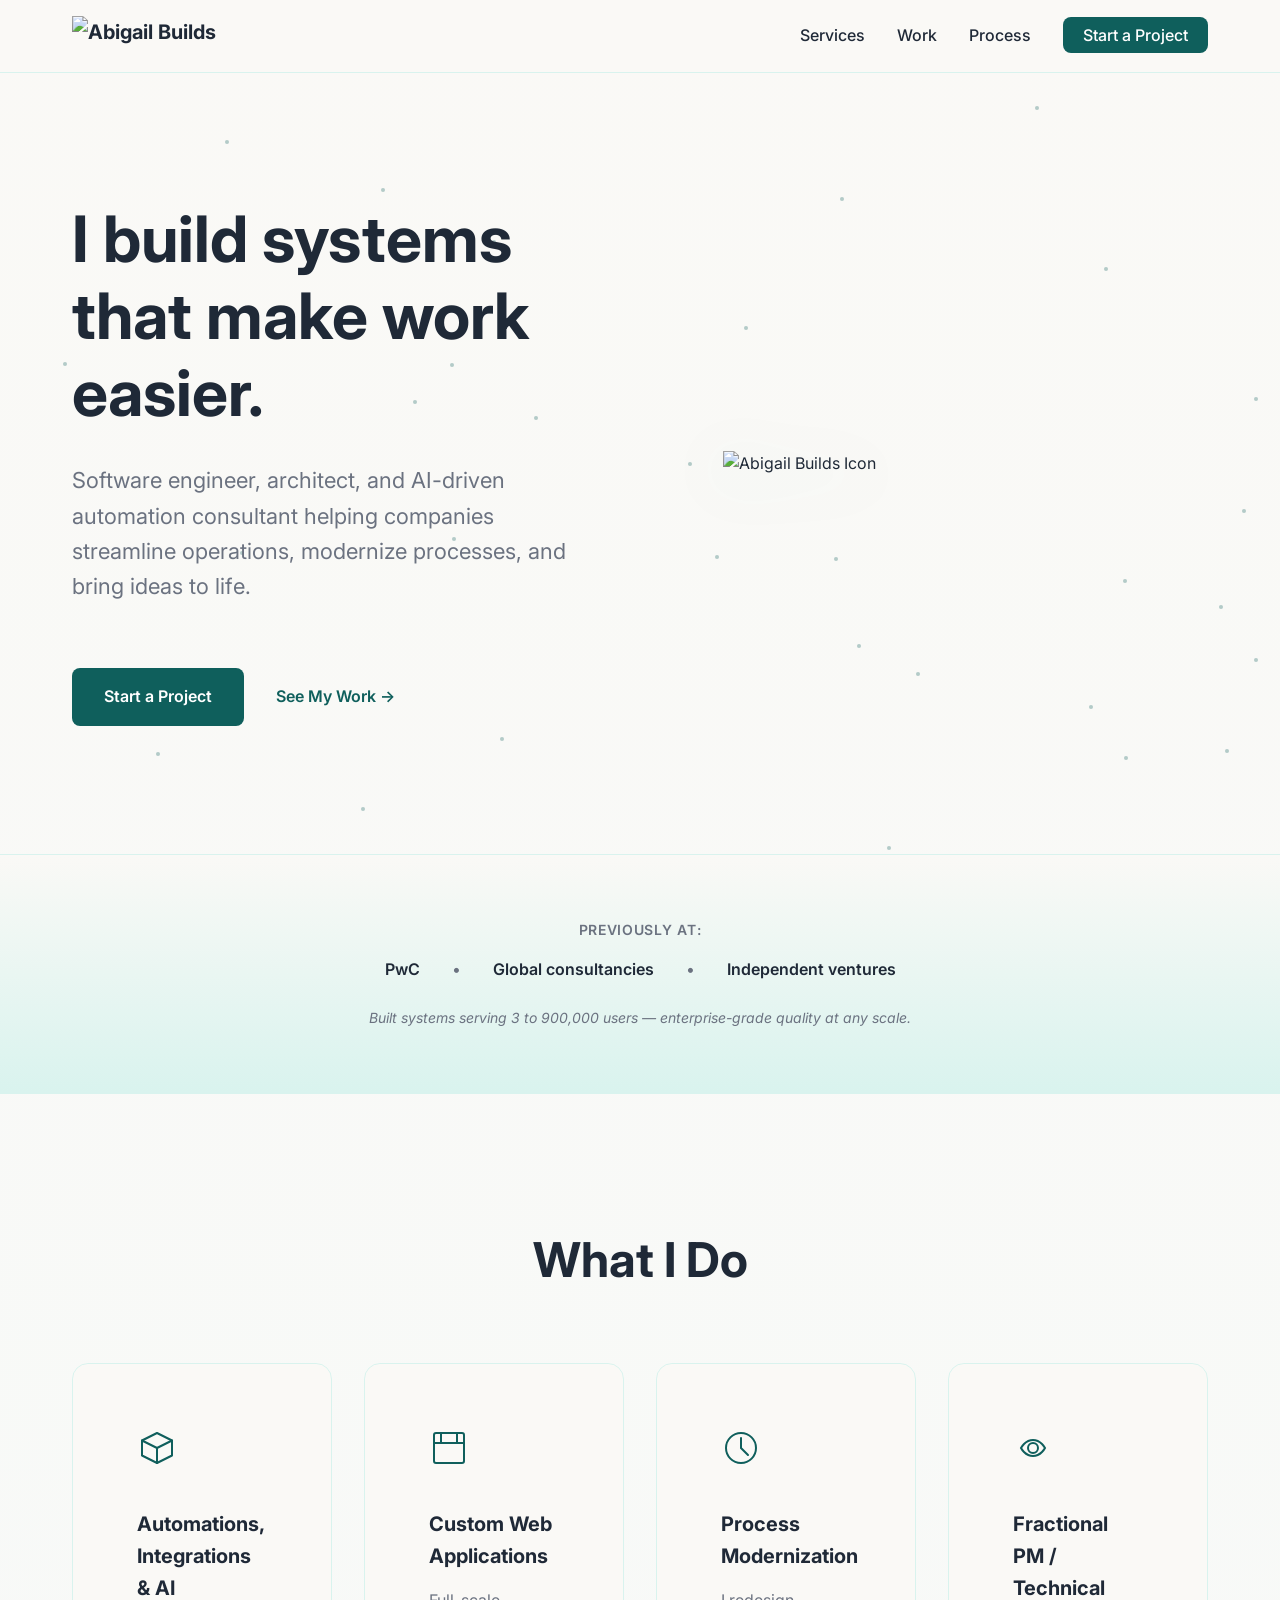
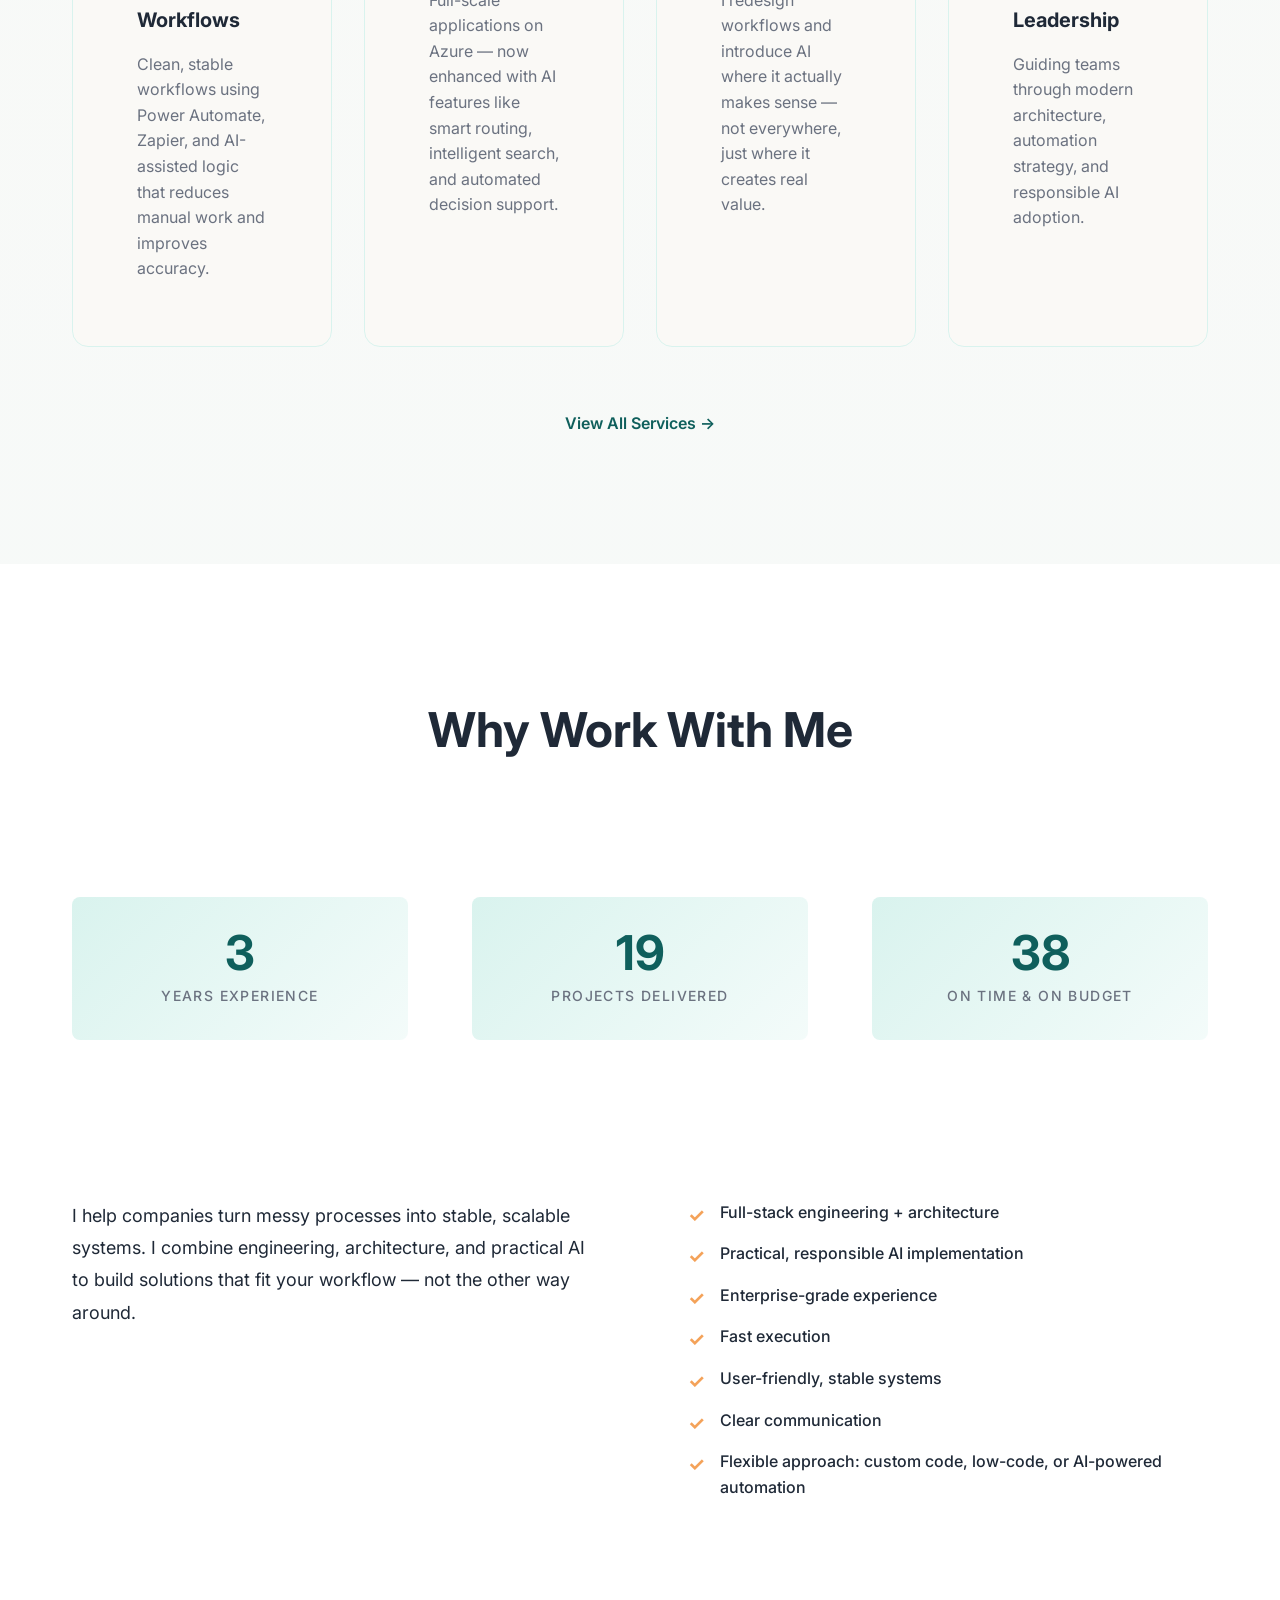
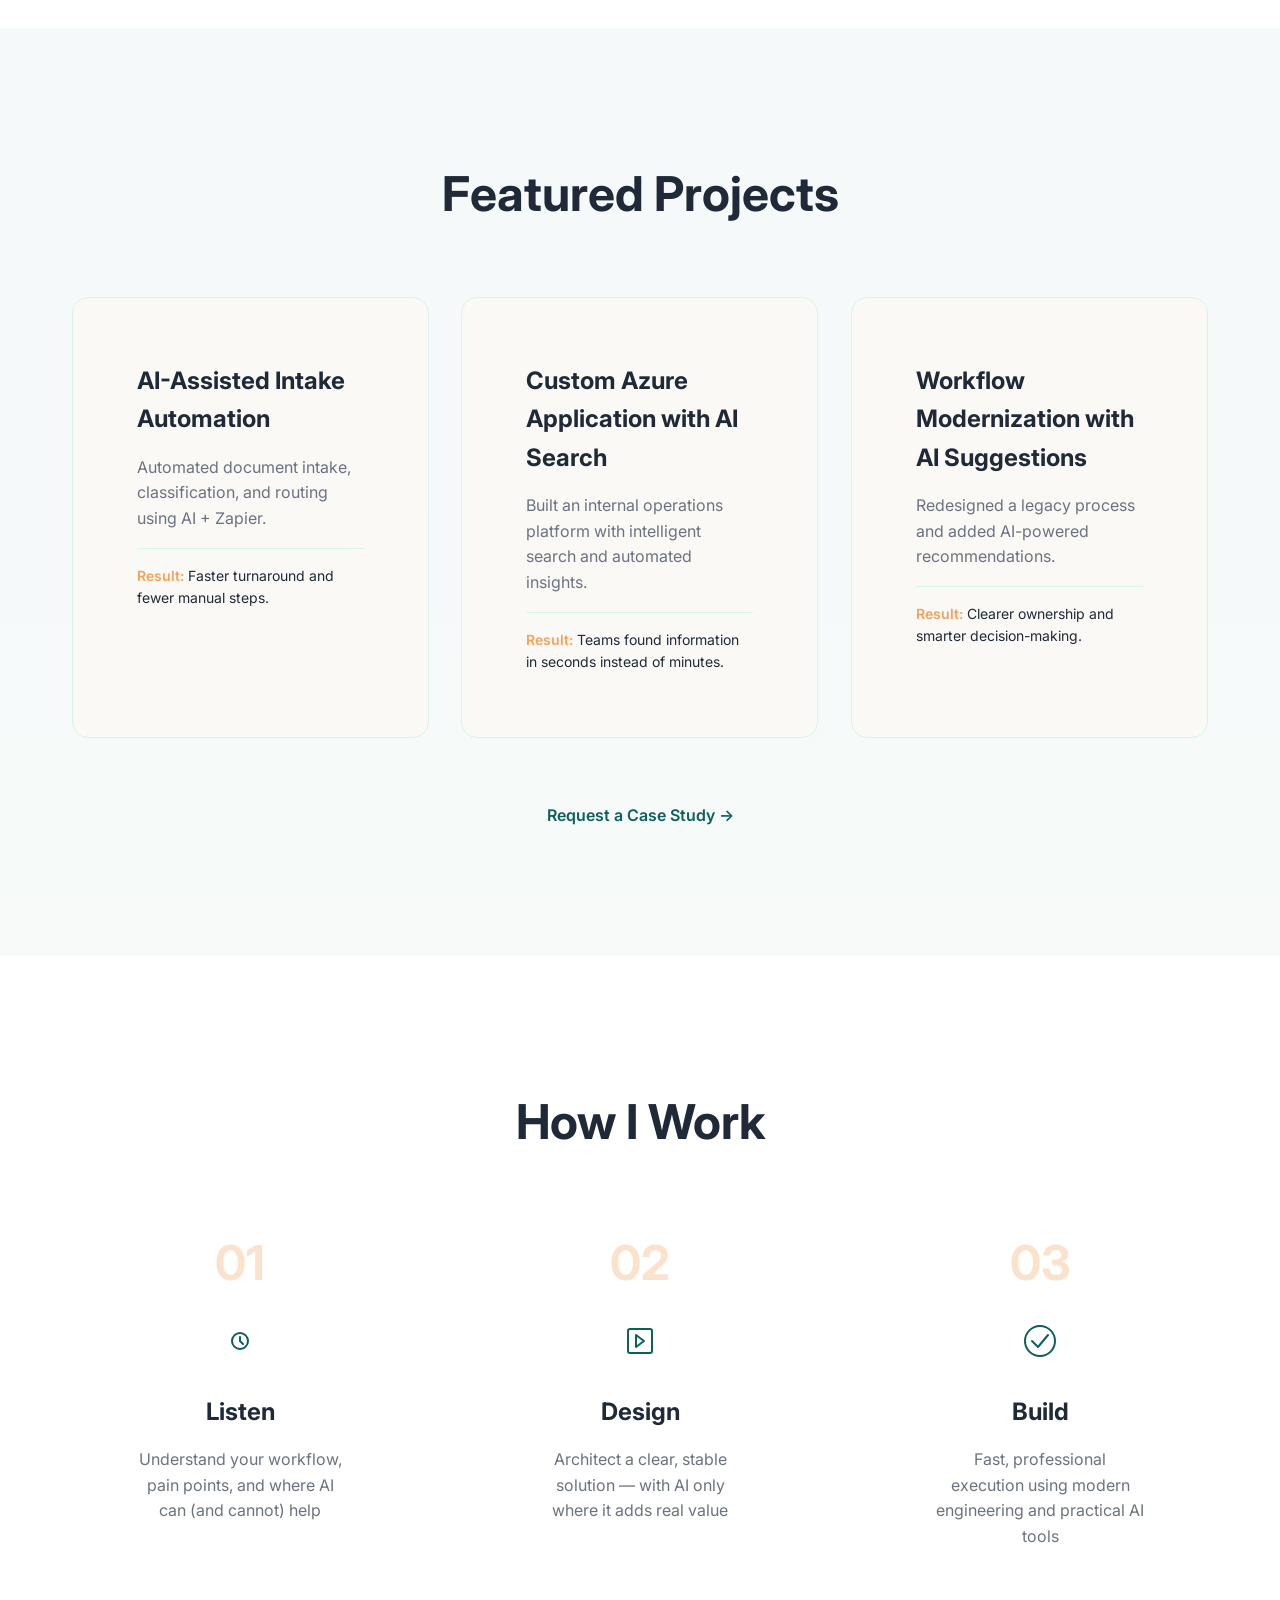
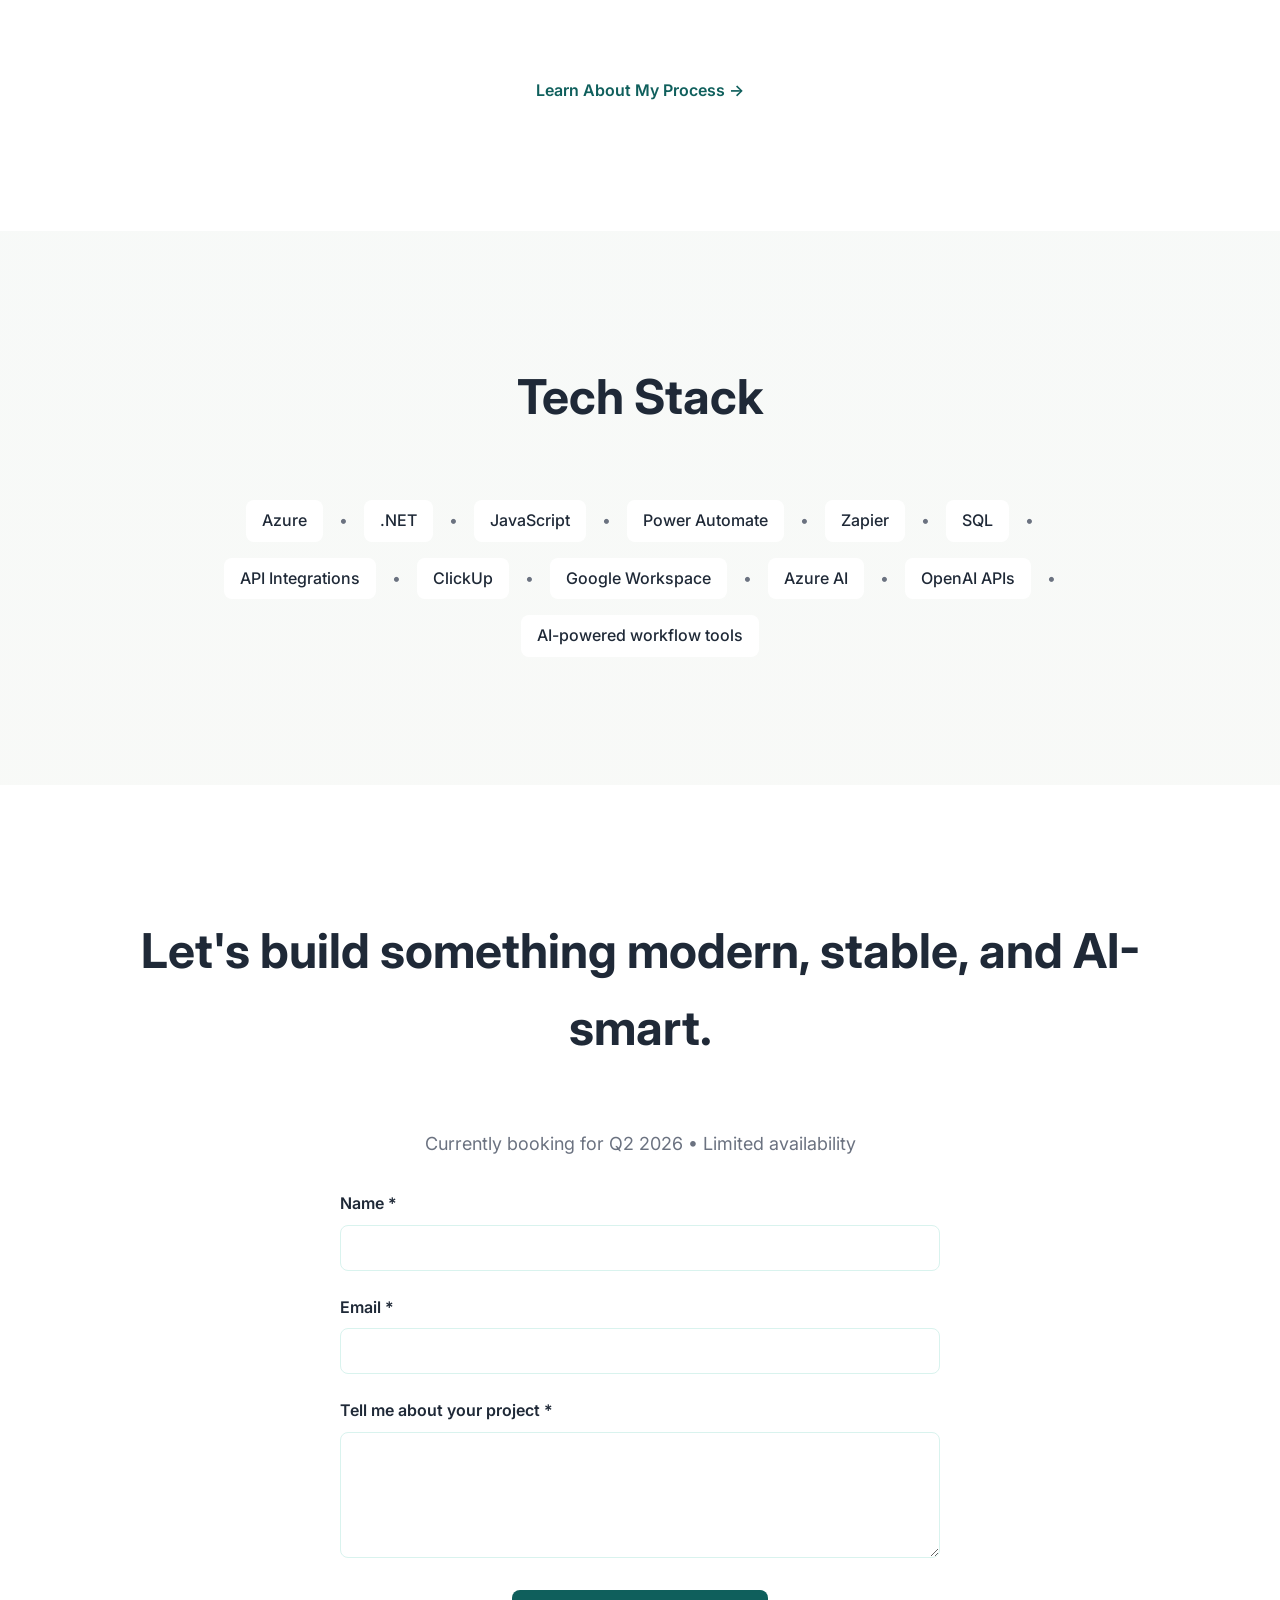
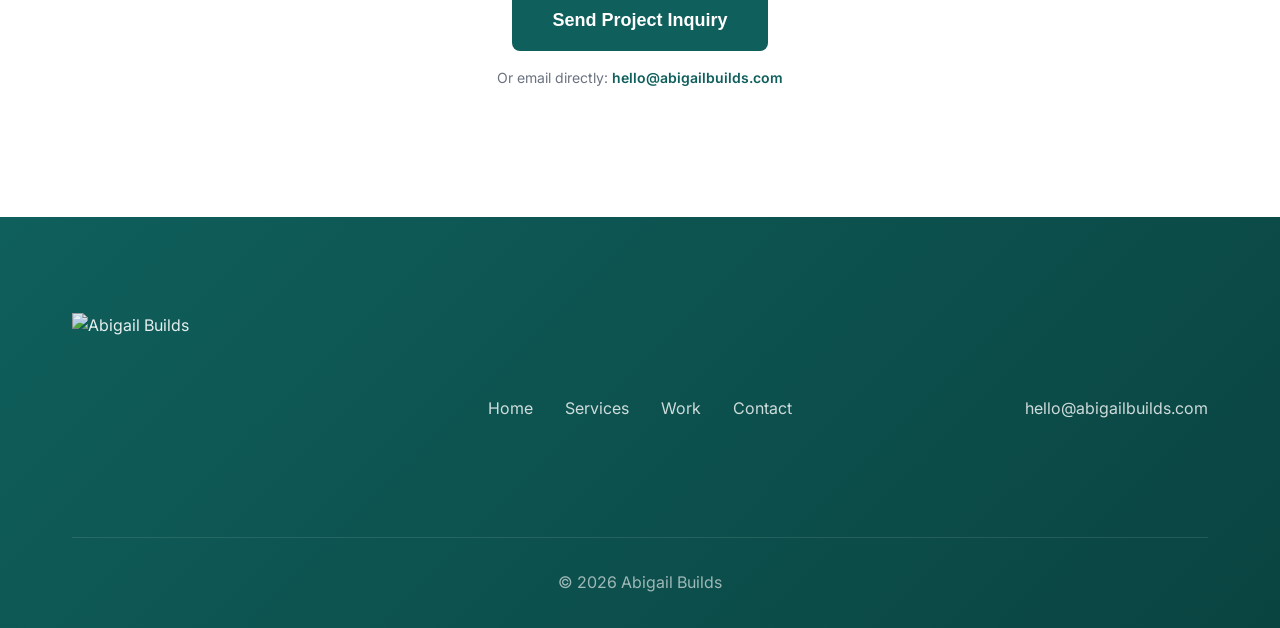
==== commit eb380ea9: "Adjust primary button animations." ====
--- a/index.html
+++ b/index.html
@@ -271,7 +271,29 @@
     <section id="contact" class="final-cta">
         <div class="container">
             <h2 class="cta-headline">Let's build something modern, stable, and AI-smart.</h2>
-            <a href="mailto:hello@abigailbuilds.com" class="btn btn-primary btn-large">Start a Project</a>
+            <p style="font-size: 1.125rem; color: var(--color-text-light); margin-bottom: 2rem; max-width: 600px; margin-left: auto; margin-right: auto;">Currently booking for Q2 2026 • Limited availability</p>
+            
+            <form id="contact-form" style="max-width: 600px; margin: 0 auto; text-align: left;">
+                <div style="margin-bottom: 1.5rem;">
+                    <label for="name" style="display: block; font-weight: 600; margin-bottom: 0.5rem; color: var(--color-text);">Name *</label>
+                    <input type="text" id="name" name="name" required style="width: 100%; padding: 0.75rem; border: 1px solid var(--color-border); border-radius: var(--border-radius); font-family: var(--font-family); font-size: 1rem;">
+                </div>
+                
+                <div style="margin-bottom: 1.5rem;">
+                    <label for="email" style="display: block; font-weight: 600; margin-bottom: 0.5rem; color: var(--color-text);">Email *</label>
+                    <input type="email" id="email" name="email" required style="width: 100%; padding: 0.75rem; border: 1px solid var(--color-border); border-radius: var(--border-radius); font-family: var(--font-family); font-size: 1rem;">
+                </div>
+                
+                <div style="margin-bottom: 1.5rem;">
+                    <label for="project" style="display: block; font-weight: 600; margin-bottom: 0.5rem; color: var(--color-text);">Tell me about your project *</label>
+                    <textarea id="project" name="project" required rows="5" style="width: 100%; padding: 0.75rem; border: 1px solid var(--color-border); border-radius: var(--border-radius); font-family: var(--font-family); font-size: 1rem; resize: vertical;"></textarea>
+                </div>
+                
+                <div style="text-align: center;">
+                    <button type="submit" class="btn btn-primary btn-large">Send Project Inquiry</button>
+                    <p style="margin-top: 1rem; font-size: 0.875rem; color: var(--color-text-light);">Or email directly: <a href="mailto:hello@abigailbuilds.com" style="color: var(--color-primary); text-decoration: none; font-weight: 600;">hello@abigailbuilds.com</a></p>
+                </div>
+            </form>
         </div>
     </section>
 
--- a/styles.css
+++ b/styles.css
@@ -175,6 +175,46 @@
     min-height: 80vh;
     display: flex;
     align-items: center;
+    position: relative;
+    overflow: hidden;
+}
+
+/* Particle Effect */
+.particles {
+    position: absolute;
+    top: 0;
+    left: 0;
+    width: 100%;
+    height: 100%;
+    pointer-events: none;
+    z-index: 1;
+}
+
+.particle {
+    position: absolute;
+    width: 4px;
+    height: 4px;
+    background: var(--color-primary);
+    border-radius: 50%;
+    opacity: 0.3;
+    animation: particleFloat linear infinite;
+}
+
+@keyframes particleFloat {
+    0% {
+        transform: translateY(0) translateX(0);
+        opacity: 0;
+    }
+    10% {
+        opacity: 0.3;
+    }
+    90% {
+        opacity: 0.3;
+    }
+    100% {
+        transform: translateY(-100vh) translateX(50px);
+        opacity: 0;
+    }
 }
 
 .hero-content {
@@ -182,6 +222,8 @@
     grid-template-columns: 1fr 1fr;
     gap: var(--spacing-xl);
     align-items: center;
+    position: relative;
+    z-index: 2;
 }
 
 .hero-headline {
@@ -395,6 +437,44 @@
     background-color: var(--color-background-alt);
 }
 
+/* Stats Row */
+.stats-row {
+    display: grid;
+    grid-template-columns: repeat(auto-fit, minmax(200px, 1fr));
+    gap: var(--spacing-lg);
+    margin-bottom: var(--spacing-xl);
+    padding: var(--spacing-lg) 0;
+}
+
+.stat-item {
+    text-align: center;
+    padding: var(--spacing-md);
+    background: linear-gradient(135deg, var(--color-secondary) 0%, rgba(217, 243, 238, 0.3) 100%);
+    border-radius: var(--border-radius);
+    transition: transform 0.3s ease, box-shadow 0.3s ease;
+}
+
+.stat-item:hover {
+    transform: translateY(-5px);
+    box-shadow: 0 10px 30px rgba(15, 95, 92, 0.1);
+}
+
+.stat-number {
+    font-size: 3rem;
+    font-weight: 700;
+    color: var(--color-primary);
+    line-height: 1;
+    margin-bottom: var(--spacing-xs);
+}
+
+.stat-label {
+    font-size: 0.875rem;
+    text-transform: uppercase;
+    letter-spacing: 0.1em;
+    color: var(--color-text-light);
+    font-weight: 500;
+}
+
 .why-grid {
     display: grid;
     grid-template-columns: 1fr 1fr;
@@ -613,6 +693,30 @@
     color: var(--color-text);
 }
 
+/* Form Styles */
+input[type="text"],
+input[type="email"],
+textarea {
+    transition: border-color var(--transition-speed);
+}
+
+input[type="text"]:focus,
+input[type="email"]:focus,
+textarea:focus {
+    outline: none;
+    border-color: var(--color-primary);
+    box-shadow: 0 0 0 3px rgba(15, 95, 92, 0.1);
+}
+
+input[type="text"]:invalid:not(:placeholder-shown),
+input[type="email"]:invalid:not(:placeholder-shown) {
+    border-color: #dc2626;
+}
+
+label {
+    cursor: pointer;
+}
+
 /* ========================================
    FOOTER
    ======================================== */
@@ -701,8 +805,169 @@
 }
 
 /* ========================================
-   RESPONSIVE DESIGN
-   ======================================== */
+   DYNAMIC EFFECTS & ANIMATIONS
+   ======================================== */
+
+/* Scroll Progress Indicator */
+.scroll-progress {
+    position: fixed;
+    top: 0;
+    left: 0;
+    height: 3px;
+    background: linear-gradient(90deg, var(--color-primary), var(--color-accent));
+    z-index: 10000;
+    transition: width 0.1s ease;
+}
+
+/* Enhanced Card Transitions */
+.service-card,
+.project-card {
+    transition: transform 0.3s ease, box-shadow 0.3s ease, opacity 0.6s ease;
+    will-change: transform;
+}
+
+.service-card:hover,
+.project-card:hover {
+    box-shadow: 0 20px 40px rgba(15, 95, 92, 0.15);
+}
+
+/* Hero Icon Animation */
+.hero-icon {
+    transition: transform 0.1s ease;
+    will-change: transform;
+    animation: float 6s ease-in-out infinite;
+}
+
+@keyframes float {
+    0%, 100% {
+        transform: translateY(0px);
+    }
+    50% {
+        transform: translateY(-20px);
+    }
+}
+
+/* Process Steps Entrance */
+.process-step {
+    opacity: 0;
+    transform: translateY(30px);
+    transition: opacity 0.6s ease, transform 0.6s ease;
+}
+
+.process-step:nth-child(1) {
+    transition-delay: 0.1s;
+}
+
+.process-step:nth-child(2) {
+    transition-delay: 0.2s;
+}
+
+.process-step:nth-child(3) {
+    transition-delay: 0.3s;
+}
+
+/* Button Ripple Effect */
+.btn {
+    position: relative;
+    overflow: hidden;
+}
+
+.btn::before {
+    content: '';
+    position: absolute;
+    top: 50%;
+    left: 50%;
+    width: 0;
+    height: 0;
+    border-radius: 50%;
+    background: rgba(255, 255, 255, 0.5);
+    transform: translate(-50%, -50%);
+    transition: width 0.6s, height 0.6s;
+}
+
+.btn:hover::before {
+    width: 300px;
+    height: 300px;
+}
+
+/* Gradient Background Effect */
+:root {
+    --gradient-hue: 175;
+}
+
+body {
+    background: linear-gradient(
+        to bottom,
+        var(--color-background) 0%,
+        hsl(var(--gradient-hue), 30%, 97%) 50%,
+        var(--color-background) 100%
+    );
+    transition: background 0.3s ease;
+}
+
+/* Section Reveal Animation */
+section {
+    opacity: 0;
+    transform: translateY(20px);
+    animation: fadeInUp 0.8s ease forwards;
+}
+
+@keyframes fadeInUp {
+    to {
+        opacity: 1;
+        transform: translateY(0);
+    }
+}
+
+section:nth-child(1) { animation-delay: 0s; }
+section:nth-child(2) { animation-delay: 0.1s; }
+section:nth-child(3) { animation-delay: 0.2s; }
+section:nth-child(4) { animation-delay: 0.3s; }
+section:nth-child(5) { animation-delay: 0.4s; }
+section:nth-child(6) { animation-delay: 0.5s; }
+section:nth-child(7) { animation-delay: 0.6s; }
+section:nth-child(8) { animation-delay: 0.7s; }
+
+/* Service Icon Pulse on Hover */
+.service-icon svg {
+    transition: transform 0.3s ease, color 0.3s ease;
+}
+
+.service-card:hover .service-icon svg {
+    transform: scale(1.1);
+    color: var(--color-accent);
+}
+
+/* Smooth Background Transitions */
+* {
+    -webkit-font-smoothing: antialiased;
+    -moz-osx-font-smoothing: grayscale;
+}
+
+/* Loading State */
+body.loaded section {
+    animation-play-state: running;
+}
+
+/* Reduce Motion for Accessibility */
+@media (prefers-reduced-motion: reduce) {
+    *,
+    *::before,
+    *::after {
+        animation-duration: 0.01ms !important;
+        animation-iteration-count: 1 !important;
+        transition-duration: 0.01ms !important;
+    }
+    
+    .custom-cursor {
+        display: none !important;
+    }
+    
+    .hero-icon {
+        animation: none !important;
+    }
+}
+
 @media (max-width: 768px) {
     .nav-links {
         display: none;
@@ -784,3 +1049,1815 @@
         text-align: center;
     }
 }
+
+/* ========================================
+   FORM STYLES
+   ======================================== */
+input[type="text"],
+input[type="email"],
+textarea {
+    transition: border-color var(--transition-speed);
+}
+
+input[type="text"]:focus,
+input[type="email"]:focus,
+textarea:focus {
+    outline: none;
+    border-color: var(--color-primary);
+    box-shadow: 0 0 0 3px rgba(15, 95, 92, 0.1);
+}
+
+input[type="text"]:invalid:not(:placeholder-shown),
+input[type="email"]:invalid:not(:placeholder-shown) {
+    border-color: #dc2626;
+}
+
+label {
+    cursor: pointer;
+}
+
+/* ========================================
+   FOOTER
+   ======================================== */
+.footer {
+    background: linear-gradient(135deg, var(--color-primary) 0%, #0a4441 100%);
+    color: white;
+    padding: var(--spacing-xl) 0 var(--spacing-md);
+}
+
+.footer-content {
+    display: grid;
+    grid-template-columns: 1fr auto 1fr;
+    gap: var(--spacing-lg);
+    margin-bottom: var(--spacing-md);
+    align-items: center;
+}
+
+.footer-left {
+    display: flex;
+    justify-content: flex-start;
+}
+
+.footer-center {
+    display: flex;
+    justify-content: center;
+}
+
+.footer-right {
+    display: flex;
+    flex-direction: column;
+    gap: var(--spacing-xs);
+    align-items: flex-end;
+}
+
+.footer-logo {
+    font-size: 1.25rem;
+    font-weight: 700;
+}
+
+.footer-logo-img {
+    height: 12rem;
+    width: auto;
+    opacity: 0.9;
+}
+
+.footer-links {
+    list-style: none;
+    display: flex;
+    gap: var(--spacing-md);
+    flex-wrap: wrap;
+}
+
+.footer-links a {
+    color: rgba(255, 255, 255, 0.8);
+    text-decoration: none;
+    transition: color var(--transition-speed);
+}
+
+.footer-links a:hover {
+    color: white;
+}
+
+.footer-right {
+    display: flex;
+    flex-direction: column;
+    gap: var(--spacing-xs);
+}
+
+.footer-email,
+.footer-social {
+    color: rgba(255, 255, 255, 0.8);
+    text-decoration: none;
+    transition: color var(--transition-speed);
+}
+
+.footer-email:hover,
+.footer-social:hover {
+    color: white;
+}
+
+.footer-bottom {
+    border-top: 1px solid rgba(255, 255, 255, 0.1);
+    padding-top: var(--spacing-md);
+    text-align: center;
+    color: rgba(255, 255, 255, 0.6);
+}
+
+/* ========================================
+   DYNAMIC EFFECTS & ANIMATIONS
+   ======================================== */
+
+/* Scroll Progress Indicator */
+.scroll-progress {
+    position: fixed;
+    top: 0;
+    left: 0;
+    height: 3px;
+    background: linear-gradient(90deg, var(--color-primary), var(--color-accent));
+    z-index: 10000;
+    transition: width 0.1s ease;
+}
+
+/* Enhanced Card Transitions */
+.service-card,
+.project-card {
+    transition: transform 0.3s ease, box-shadow 0.3s ease, opacity 0.6s ease;
+    will-change: transform;
+}
+
+.service-card:hover,
+.project-card:hover {
+    box-shadow: 0 20px 40px rgba(15, 95, 92, 0.15);
+}
+
+/* Hero Icon Animation */
+.hero-icon {
+    transition: transform 0.1s ease;
+    will-change: transform;
+    animation: float 6s ease-in-out infinite;
+}
+
+@keyframes float {
+    0%, 100% {
+        transform: translateY(0px);
+    }
+    50% {
+        transform: translateY(-20px);
+    }
+}
+
+/* Process Steps Entrance */
+.process-step {
+    opacity: 0;
+    transform: translateY(30px);
+    transition: opacity 0.6s ease, transform 0.6s ease;
+}
+
+.process-step:nth-child(1) {
+    transition-delay: 0.1s;
+}
+
+.process-step:nth-child(2) {
+    transition-delay: 0.2s;
+}
+
+.process-step:nth-child(3) {
+    transition-delay: 0.3s;
+}
+
+/* Button Ripple Effect */
+.btn {
+    position: relative;
+    overflow: hidden;
+}
+
+.btn::before {
+    content: '';
+    position: absolute;
+    top: 50%;
+    left: 50%;
+    width: 0;
+    height: 0;
+    border-radius: 50%;
+    background: rgba(255, 255, 255, 0.5);
+    transform: translate(-50%, -50%);
+    transition: width 0.6s, height 0.6s;
+}
+
+.btn:hover::before {
+    width: 300px;
+    height: 300px;
+}
+
+/* Gradient Background Effect */
+:root {
+    --gradient-hue: 175;
+}
+
+body {
+    background: linear-gradient(
+        to bottom,
+        var(--color-background) 0%,
+        hsl(var(--gradient-hue), 30%, 97%) 50%,
+        var(--color-background) 100%
+    );
+    transition: background 0.3s ease;
+}
+
+/* Section Reveal Animation */
+section {
+    opacity: 0;
+    transform: translateY(20px);
+    animation: fadeInUp 0.8s ease forwards;
+}
+
+@keyframes fadeInUp {
+    to {
+        opacity: 1;
+        transform: translateY(0);
+    }
+}
+
+section:nth-child(1) { animation-delay: 0s; }
+section:nth-child(2) { animation-delay: 0.1s; }
+section:nth-child(3) { animation-delay: 0.2s; }
+section:nth-child(4) { animation-delay: 0.3s; }
+section:nth-child(5) { animation-delay: 0.4s; }
+section:nth-child(6) { animation-delay: 0.5s; }
+section:nth-child(7) { animation-delay: 0.6s; }
+section:nth-child(8) { animation-delay: 0.7s; }
+
+/* Service Icon Pulse on Hover */
+.service-icon svg {
+    transition: transform 0.3s ease, color 0.3s ease;
+}
+
+.service-card:hover .service-icon svg {
+    transform: scale(1.1);
+    color: var(--color-accent);
+}
+
+/* Smooth Background Transitions */
+* {
+    -webkit-font-smoothing: antialiased;
+    -moz-osx-font-smoothing: grayscale;
+}
+
+/* Loading State */
+body.loaded section {
+    animation-play-state: running;
+}
+
+/* Reduce Motion for Accessibility */
+@media (prefers-reduced-motion: reduce) {
+    *,
+    *::before,
+    *::after {
+        animation-duration: 0.01ms !important;
+        animation-iteration-count: 1 !important;
+        transition-duration: 0.01ms !important;
+    }
+    
+    .custom-cursor {
+        display: none !important;
+    }
+    
+    .hero-icon {
+        animation: none !important;
+    }
+}
+
+@media (max-width: 768px) {
+    .nav-links {
+        display: none;
+    }
+    
+    .mobile-menu-toggle {
+        display: flex;
+    }
+    
+    .hero-content {
+        grid-template-columns: 1fr;
+        text-align: center;
+    }
+    
+    .hero-right {
+        display: none;
+    }
+    
+    .hero-ctas {
+        justify-content: center;
+    }
+    
+    .why-grid {
+        grid-template-columns: 1fr;
+    }
+    
+    .services-grid {
+        grid-template-columns: 1fr;
+    }
+    
+    .projects-grid {
+        grid-template-columns: 1fr;
+    }
+    
+    .process-steps {
+        grid-template-columns: 1fr;
+    }
+    
+    .footer-content {
+        grid-template-columns: 1fr;
+        text-align: center;
+        gap: var(--spacing-md);
+    }
+    
+    .footer-left,
+    .footer-center,
+    .footer-right {
+        justify-content: center;
+        align-items: center;
+    }
+    
+    .footer-links {
+        justify-content: center;
+    }
+    
+    .footer-right {
+        align-items: center;
+    }
+}
+
+@media (max-width: 480px) {
+    :root {
+        --spacing-lg: 3rem;
+        --spacing-xl: 4rem;
+        --spacing-2xl: 5rem;
+    }
+    
+    .hero {
+        padding: var(--spacing-xl) 0;
+    }
+    
+    .hero-ctas {
+        flex-direction: column;
+        width: 100%;
+    }
+    
+    .btn {
+        width: 100%;
+        text-align: center;
+    }
+}
+
+/* ========================================
+   FORM STYLES
+   ======================================== */
+input[type="text"],
+input[type="email"],
+textarea {
+    transition: border-color var(--transition-speed);
+}
+
+input[type="text"]:focus,
+input[type="email"]:focus,
+textarea:focus {
+    outline: none;
+    border-color: var(--color-primary);
+    box-shadow: 0 0 0 3px rgba(15, 95, 92, 0.1);
+}
+
+input[type="text"]:invalid:not(:placeholder-shown),
+input[type="email"]:invalid:not(:placeholder-shown) {
+    border-color: #dc2626;
+}
+
+label {
+    cursor: pointer;
+}
+
+/* ========================================
+   FOOTER
+   ======================================== */
+.footer {
+    background: linear-gradient(135deg, var(--color-primary) 0%, #0a4441 100%);
+    color: white;
+    padding: var(--spacing-xl) 0 var(--spacing-md);
+}
+
+.footer-content {
+    display: grid;
+    grid-template-columns: 1fr auto 1fr;
+    gap: var(--spacing-lg);
+    margin-bottom: var(--spacing-md);
+    align-items: center;
+}
+
+.footer-left {
+    display: flex;
+    justify-content: flex-start;
+}
+
+.footer-center {
+    display: flex;
+    justify-content: center;
+}
+
+.footer-right {
+    display: flex;
+    flex-direction: column;
+    gap: var(--spacing-xs);
+    align-items: flex-end;
+}
+
+.footer-logo {
+    font-size: 1.25rem;
+    font-weight: 700;
+}
+
+.footer-logo-img {
+    height: 12rem;
+    width: auto;
+    opacity: 0.9;
+}
+
+.footer-links {
+    list-style: none;
+    display: flex;
+    gap: var(--spacing-md);
+    flex-wrap: wrap;
+}
+
+.footer-links a {
+    color: rgba(255, 255, 255, 0.8);
+    text-decoration: none;
+    transition: color var(--transition-speed);
+}
+
+.footer-links a:hover {
+    color: white;
+}
+
+.footer-right {
+    display: flex;
+    flex-direction: column;
+    gap: var(--spacing-xs);
+}
+
+.footer-email,
+.footer-social {
+    color: rgba(255, 255, 255, 0.8);
+    text-decoration: none;
+    transition: color var(--transition-speed);
+}
+
+.footer-email:hover,
+.footer-social:hover {
+    color: white;
+}
+
+.footer-bottom {
+    border-top: 1px solid rgba(255, 255, 255, 0.1);
+    padding-top: var(--spacing-md);
+    text-align: center;
+    color: rgba(255, 255, 255, 0.6);
+}
+
+/* ========================================
+   DYNAMIC EFFECTS & ANIMATIONS
+   ======================================== */
+
+/* Scroll Progress Indicator */
+.scroll-progress {
+    position: fixed;
+    top: 0;
+    left: 0;
+    height: 3px;
+    background: linear-gradient(90deg, var(--color-primary), var(--color-accent));
+    z-index: 10000;
+    transition: width 0.1s ease;
+}
+
+/* Enhanced Card Transitions */
+.service-card,
+.project-card {
+    transition: transform 0.3s ease, box-shadow 0.3s ease, opacity 0.6s ease;
+    will-change: transform;
+}
+
+.service-card:hover,
+.project-card:hover {
+    box-shadow: 0 20px 40px rgba(15, 95, 92, 0.15);
+}
+
+/* Hero Icon Animation */
+.hero-icon {
+    transition: transform 0.1s ease;
+    will-change: transform;
+    animation: float 6s ease-in-out infinite;
+}
+
+@keyframes float {
+    0%, 100% {
+        transform: translateY(0px);
+    }
+    50% {
+        transform: translateY(-20px);
+    }
+}
+
+/* Process Steps Entrance */
+.process-step {
+    opacity: 0;
+    transform: translateY(30px);
+    transition: opacity 0.6s ease, transform 0.6s ease;
+}
+
+.process-step:nth-child(1) {
+    transition-delay: 0.1s;
+}
+
+.process-step:nth-child(2) {
+    transition-delay: 0.2s;
+}
+
+.process-step:nth-child(3) {
+    transition-delay: 0.3s;
+}
+
+/* Button Ripple Effect */
+.btn {
+    position: relative;
+    overflow: hidden;
+}
+
+.btn::before {
+    content: '';
+    position: absolute;
+    top: 50%;
+    left: 50%;
+    width: 0;
+    height: 0;
+    border-radius: 50%;
+    background: rgba(255, 255, 255, 0.5);
+    transform: translate(-50%, -50%);
+    transition: width 0.6s, height 0.6s;
+}
+
+.btn:hover::before {
+    width: 300px;
+    height: 300px;
+}
+
+/* Gradient Background Effect */
+:root {
+    --gradient-hue: 175;
+}
+
+body {
+    background: linear-gradient(
+        to bottom,
+        var(--color-background) 0%,
+        hsl(var(--gradient-hue), 30%, 97%) 50%,
+        var(--color-background) 100%
+    );
+    transition: background 0.3s ease;
+}
+
+/* Section Reveal Animation */
+section {
+    opacity: 0;
+    transform: translateY(20px);
+    animation: fadeInUp 0.8s ease forwards;
+}
+
+@keyframes fadeInUp {
+    to {
+        opacity: 1;
+        transform: translateY(0);
+    }
+}
+
+section:nth-child(1) { animation-delay: 0s; }
+section:nth-child(2) { animation-delay: 0.1s; }
+section:nth-child(3) { animation-delay: 0.2s; }
+section:nth-child(4) { animation-delay: 0.3s; }
+section:nth-child(5) { animation-delay: 0.4s; }
+section:nth-child(6) { animation-delay: 0.5s; }
+section:nth-child(7) { animation-delay: 0.6s; }
+section:nth-child(8) { animation-delay: 0.7s; }
+
+/* Service Icon Pulse on Hover */
+.service-icon svg {
+    transition: transform 0.3s ease, color 0.3s ease;
+}
+
+.service-card:hover .service-icon svg {
+    transform: scale(1.1);
+    color: var(--color-accent);
+}
+
+/* Smooth Background Transitions */
+* {
+    -webkit-font-smoothing: antialiased;
+    -moz-osx-font-smoothing: grayscale;
+}
+
+/* Loading State */
+body.loaded section {
+    animation-play-state: running;
+}
+
+/* Reduce Motion for Accessibility */
+@media (prefers-reduced-motion: reduce) {
+    *,
+    *::before,
+    *::after {
+        animation-duration: 0.01ms !important;
+        animation-iteration-count: 1 !important;
+        transition-duration: 0.01ms !important;
+    }
+    
+    .custom-cursor {
+        display: none !important;
+    }
+    
+    .hero-icon {
+        animation: none !important;
+    }
+}
+
+@media (max-width: 768px) {
+    .nav-links {
+        display: none;
+    }
+    
+    .mobile-menu-toggle {
+        display: flex;
+    }
+    
+    .hero-content {
+        grid-template-columns: 1fr;
+        text-align: center;
+    }
+    
+    .hero-right {
+        display: none;
+    }
+    
+    .hero-ctas {
+        justify-content: center;
+    }
+    
+    .why-grid {
+        grid-template-columns: 1fr;
+    }
+    
+    .services-grid {
+        grid-template-columns: 1fr;
+    }
+    
+    .projects-grid {
+        grid-template-columns: 1fr;
+    }
+    
+    .process-steps {
+        grid-template-columns: 1fr;
+    }
+    
+    .footer-content {
+        grid-template-columns: 1fr;
+        text-align: center;
+        gap: var(--spacing-md);
+    }
+    
+    .footer-left,
+    .footer-center,
+    .footer-right {
+        justify-content: center;
+        align-items: center;
+    }
+    
+    .footer-links {
+        justify-content: center;
+    }
+    
+    .footer-right {
+        align-items: center;
+    }
+}
+
+@media (max-width: 480px) {
+    :root {
+        --spacing-lg: 3rem;
+        --spacing-xl: 4rem;
+        --spacing-2xl: 5rem;
+    }
+    
+    .hero {
+        padding: var(--spacing-xl) 0;
+    }
+    
+    .hero-ctas {
+        flex-direction: column;
+        width: 100%;
+    }
+    
+    .btn {
+        width: 100%;
+        text-align: center;
+    }
+}
+
+/* ========================================
+   FORM STYLES
+   ======================================== */
+input[type="text"],
+input[type="email"],
+textarea {
+    transition: border-color var(--transition-speed);
+}
+
+input[type="text"]:focus,
+input[type="email"]:focus,
+textarea:focus {
+    outline: none;
+    border-color: var(--color-primary);
+    box-shadow: 0 0 0 3px rgba(15, 95, 92, 0.1);
+}
+
+input[type="text"]:invalid:not(:placeholder-shown),
+input[type="email"]:invalid:not(:placeholder-shown) {
+    border-color: #dc2626;
+}
+
+label {
+    cursor: pointer;
+}
+
+/* ========================================
+   FOOTER
+   ======================================== */
+.footer {
+    background: linear-gradient(135deg, var(--color-primary) 0%, #0a4441 100%);
+    color: white;
+    padding: var(--spacing-xl) 0 var(--spacing-md);
+}
+
+.footer-content {
+    display: grid;
+    grid-template-columns: 1fr auto 1fr;
+    gap: var(--spacing-lg);
+    margin-bottom: var(--spacing-md);
+    align-items: center;
+}
+
+.footer-left {
+    display: flex;
+    justify-content: flex-start;
+}
+
+.footer-center {
+    display: flex;
+    justify-content: center;
+}
+
+.footer-right {
+    display: flex;
+    flex-direction: column;
+    gap: var(--spacing-xs);
+    align-items: flex-end;
+}
+
+.footer-logo {
+    font-size: 1.25rem;
+    font-weight: 700;
+}
+
+.footer-logo-img {
+    height: 12rem;
+    width: auto;
+    opacity: 0.9;
+}
+
+.footer-links {
+    list-style: none;
+    display: flex;
+    gap: var(--spacing-md);
+    flex-wrap: wrap;
+}
+
+.footer-links a {
+    color: rgba(255, 255, 255, 0.8);
+    text-decoration: none;
+    transition: color var(--transition-speed);
+}
+
+.footer-links a:hover {
+    color: white;
+}
+
+.footer-right {
+    display: flex;
+    flex-direction: column;
+    gap: var(--spacing-xs);
+}
+
+.footer-email,
+.footer-social {
+    color: rgba(255, 255, 255, 0.8);
+    text-decoration: none;
+    transition: color var(--transition-speed);
+}
+
+.footer-email:hover,
+.footer-social:hover {
+    color: white;
+}
+
+.footer-bottom {
+    border-top: 1px solid rgba(255, 255, 255, 0.1);
+    padding-top: var(--spacing-md);
+    text-align: center;
+    color: rgba(255, 255, 255, 0.6);
+}
+
+/* ========================================
+   DYNAMIC EFFECTS & ANIMATIONS
+   ======================================== */
+
+/* Scroll Progress Indicator */
+.scroll-progress {
+    position: fixed;
+    top: 0;
+    left: 0;
+    height: 3px;
+    background: linear-gradient(90deg, var(--color-primary), var(--color-accent));
+    z-index: 10000;
+    transition: width 0.1s ease;
+}
+
+/* Enhanced Card Transitions */
+.service-card,
+.project-card {
+    transition: transform 0.3s ease, box-shadow 0.3s ease, opacity 0.6s ease;
+    will-change: transform;
+}
+
+.service-card:hover,
+.project-card:hover {
+    box-shadow: 0 20px 40px rgba(15, 95, 92, 0.15);
+}
+
+/* Hero Icon Animation */
+.hero-icon {
+    transition: transform 0.1s ease;
+    will-change: transform;
+    animation: float 6s ease-in-out infinite;
+}
+
+@keyframes float {
+    0%, 100% {
+        transform: translateY(0px);
+    }
+    50% {
+        transform: translateY(-20px);
+    }
+}
+
+/* Process Steps Entrance */
+.process-step {
+    opacity: 0;
+    transform: translateY(30px);
+    transition: opacity 0.6s ease, transform 0.6s ease;
+}
+
+.process-step:nth-child(1) {
+    transition-delay: 0.1s;
+}
+
+.process-step:nth-child(2) {
+    transition-delay: 0.2s;
+}
+
+.process-step:nth-child(3) {
+    transition-delay: 0.3s;
+}
+
+/* Button Ripple Effect */
+.btn {
+    position: relative;
+    overflow: hidden;
+}
+
+.btn::before {
+    content: '';
+    position: absolute;
+    top: 50%;
+    left: 50%;
+    width: 0;
+    height: 0;
+    border-radius: 50%;
+    background: rgba(255, 255, 255, 0.5);
+    transform: translate(-50%, -50%);
+    transition: width 0.6s, height 0.6s;
+}
+
+.btn:hover::before {
+    width: 300px;
+    height: 300px;
+}
+
+/* Gradient Background Effect */
+:root {
+    --gradient-hue: 175;
+}
+
+body {
+    background: linear-gradient(
+        to bottom,
+        var(--color-background) 0%,
+        hsl(var(--gradient-hue), 30%, 97%) 50%,
+        var(--color-background) 100%
+    );
+    transition: background 0.3s ease;
+}
+
+/* Section Reveal Animation */
+section {
+    opacity: 0;
+    transform: translateY(20px);
+    animation: fadeInUp 0.8s ease forwards;
+}
+
+@keyframes fadeInUp {
+    to {
+        opacity: 1;
+        transform: translateY(0);
+    }
+}
+
+section:nth-child(1) { animation-delay: 0s; }
+section:nth-child(2) { animation-delay: 0.1s; }
+section:nth-child(3) { animation-delay: 0.2s; }
+section:nth-child(4) { animation-delay: 0.3s; }
+section:nth-child(5) { animation-delay: 0.4s; }
+section:nth-child(6) { animation-delay: 0.5s; }
+section:nth-child(7) { animation-delay: 0.6s; }
+section:nth-child(8) { animation-delay: 0.7s; }
+
+/* Service Icon Pulse on Hover */
+.service-icon svg {
+    transition: transform 0.3s ease, color 0.3s ease;
+}
+
+.service-card:hover .service-icon svg {
+    transform: scale(1.1);
+    color: var(--color-accent);
+}
+
+/* Smooth Background Transitions */
+* {
+    -webkit-font-smoothing: antialiased;
+    -moz-osx-font-smoothing: grayscale;
+}
+
+/* Loading State */
+body.loaded section {
+    animation-play-state: running;
+}
+
+/* Reduce Motion for Accessibility */
+@media (prefers-reduced-motion: reduce) {
+    *,
+    *::before,
+    *::after {
+        animation-duration: 0.01ms !important;
+        animation-iteration-count: 1 !important;
+        transition-duration: 0.01ms !important;
+    }
+    
+    .custom-cursor {
+        display: none !important;
+    }
+    
+    .hero-icon {
+        animation: none !important;
+    }
+}
+
+@media (max-width: 768px) {
+    .nav-links {
+        display: none;
+    }
+    
+    .mobile-menu-toggle {
+        display: flex;
+    }
+    
+    .hero-content {
+        grid-template-columns: 1fr;
+        text-align: center;
+    }
+    
+    .hero-right {
+        display: none;
+    }
+    
+    .hero-ctas {
+        justify-content: center;
+    }
+    
+    .why-grid {
+        grid-template-columns: 1fr;
+    }
+    
+    .services-grid {
+        grid-template-columns: 1fr;
+    }
+    
+    .projects-grid {
+        grid-template-columns: 1fr;
+    }
+    
+    .process-steps {
+        grid-template-columns: 1fr;
+    }
+    
+    .footer-content {
+        grid-template-columns: 1fr;
+        text-align: center;
+        gap: var(--spacing-md);
+    }
+    
+    .footer-left,
+    .footer-center,
+    .footer-right {
+        justify-content: center;
+        align-items: center;
+    }
+    
+    .footer-links {
+        justify-content: center;
+    }
+    
+    .footer-right {
+        align-items: center;
+    }
+}
+
+@media (max-width: 480px) {
+    :root {
+        --spacing-lg: 3rem;
+        --spacing-xl: 4rem;
+        --spacing-2xl: 5rem;
+    }
+    
+    .hero {
+        padding: var(--spacing-xl) 0;
+    }
+    
+    .hero-ctas {
+        flex-direction: column;
+        width: 100%;
+    }
+    
+    .btn {
+        width: 100%;
+        text-align: center;
+    }
+}
+
+/* ========================================
+   FORM STYLES
+   ======================================== */
+input[type="text"],
+input[type="email"],
+textarea {
+    transition: border-color var(--transition-speed);
+}
+
+input[type="text"]:focus,
+input[type="email"]:focus,
+textarea:focus {
+    outline: none;
+    border-color: var(--color-primary);
+    box-shadow: 0 0 0 3px rgba(15, 95, 92, 0.1);
+}
+
+input[type="text"]:invalid:not(:placeholder-shown),
+input[type="email"]:invalid:not(:placeholder-shown) {
+    border-color: #dc2626;
+}
+
+label {
+    cursor: pointer;
+}
+
+/* ========================================
+   FOOTER
+   ======================================== */
+.footer {
+    background: linear-gradient(135deg, var(--color-primary) 0%, #0a4441 100%);
+    color: white;
+    padding: var(--spacing-xl) 0 var(--spacing-md);
+}
+
+.footer-content {
+    display: grid;
+    grid-template-columns: 1fr auto 1fr;
+    gap: var(--spacing-lg);
+    margin-bottom: var(--spacing-md);
+    align-items: center;
+}
+
+.footer-left {
+    display: flex;
+    justify-content: flex-start;
+}
+
+.footer-center {
+    display: flex;
+    justify-content: center;
+}
+
+.footer-right {
+    display: flex;
+    flex-direction: column;
+    gap: var(--spacing-xs);
+    align-items: flex-end;
+}
+
+.footer-logo {
+    font-size: 1.25rem;
+    font-weight: 700;
+}
+
+.footer-logo-img {
+    height: 12rem;
+    width: auto;
+    opacity: 0.9;
+}
+
+.footer-links {
+    list-style: none;
+    display: flex;
+    gap: var(--spacing-md);
+    flex-wrap: wrap;
+}
+
+.footer-links a {
+    color: rgba(255, 255, 255, 0.8);
+    text-decoration: none;
+    transition: color var(--transition-speed);
+}
+
+.footer-links a:hover {
+    color: white;
+}
+
+.footer-right {
+    display: flex;
+    flex-direction: column;
+    gap: var(--spacing-xs);
+}
+
+.footer-email,
+.footer-social {
+    color: rgba(255, 255, 255, 0.8);
+    text-decoration: none;
+    transition: color var(--transition-speed);
+}
+
+.footer-email:hover,
+.footer-social:hover {
+    color: white;
+}
+
+.footer-bottom {
+    border-top: 1px solid rgba(255, 255, 255, 0.1);
+    padding-top: var(--spacing-md);
+    text-align: center;
+    color: rgba(255, 255, 255, 0.6);
+}
+
+/* ========================================
+   DYNAMIC EFFECTS & ANIMATIONS
+   ======================================== */
+
+/* Scroll Progress Indicator */
+.scroll-progress {
+    position: fixed;
+    top: 0;
+    left: 0;
+    height: 3px;
+    background: linear-gradient(90deg, var(--color-primary), var(--color-accent));
+    z-index: 10000;
+    transition: width 0.1s ease;
+}
+
+/* Enhanced Card Transitions */
+.service-card,
+.project-card {
+    transition: transform 0.3s ease, box-shadow 0.3s ease, opacity 0.6s ease;
+    will-change: transform;
+}
+
+.service-card:hover,
+.project-card:hover {
+    box-shadow: 0 20px 40px rgba(15, 95, 92, 0.15);
+}
+
+/* Hero Icon Animation */
+.hero-icon {
+    transition: transform 0.1s ease;
+    will-change: transform;
+    animation: float 6s ease-in-out infinite;
+}
+
+@keyframes float {
+    0%, 100% {
+        transform: translateY(0px);
+    }
+    50% {
+        transform: translateY(-20px);
+    }
+}
+
+/* Process Steps Entrance */
+.process-step {
+    opacity: 0;
+    transform: translateY(30px);
+    transition: opacity 0.6s ease, transform 0.6s ease;
+}
+
+.process-step:nth-child(1) {
+    transition-delay: 0.1s;
+}
+
+.process-step:nth-child(2) {
+    transition-delay: 0.2s;
+}
+
+.process-step:nth-child(3) {
+    transition-delay: 0.3s;
+}
+
+/* Button Ripple Effect */
+.btn {
+    position: relative;
+    overflow: hidden;
+}
+
+.btn::before {
+    content: '';
+    position: absolute;
+    top: 50%;
+    left: 50%;
+    width: 0;
+    height: 0;
+    border-radius: 50%;
+    background: rgba(255, 255, 255, 0.5);
+    transform: translate(-50%, -50%);
+    transition: width 0.6s, height 0.6s;
+}
+
+.btn:hover::before {
+    width: 300px;
+    height: 300px;
+}
+
+/* Gradient Background Effect */
+:root {
+    --gradient-hue: 175;
+}
+
+body {
+    background: linear-gradient(
+        to bottom,
+        var(--color-background) 0%,
+        hsl(var(--gradient-hue), 30%, 97%) 50%,
+        var(--color-background) 100%
+    );
+    transition: background 0.3s ease;
+}
+
+/* Section Reveal Animation */
+section {
+    opacity: 0;
+    transform: translateY(20px);
+    animation: fadeInUp 0.8s ease forwards;
+}
+
+@keyframes fadeInUp {
+    to {
+        opacity: 1;
+        transform: translateY(0);
+    }
+}
+
+section:nth-child(1) { animation-delay: 0s; }
+section:nth-child(2) { animation-delay: 0.1s; }
+section:nth-child(3) { animation-delay: 0.2s; }
+section:nth-child(4) { animation-delay: 0.3s; }
+section:nth-child(5) { animation-delay: 0.4s; }
+section:nth-child(6) { animation-delay: 0.5s; }
+section:nth-child(7) { animation-delay: 0.6s; }
+section:nth-child(8) { animation-delay: 0.7s; }
+
+/* Service Icon Pulse on Hover */
+.service-icon svg {
+    transition: transform 0.3s ease, color 0.3s ease;
+}
+
+.service-card:hover .service-icon svg {
+    transform: scale(1.1);
+    color: var(--color-accent);
+}
+
+/* Smooth Background Transitions */
+* {
+    -webkit-font-smoothing: antialiased;
+    -moz-osx-font-smoothing: grayscale;
+}
+
+/* Loading State */
+body.loaded section {
+    animation-play-state: running;
+}
+
+/* Reduce Motion for Accessibility */
+@media (prefers-reduced-motion: reduce) {
+    *,
+    *::before,
+    *::after {
+        animation-duration: 0.01ms !important;
+        animation-iteration-count: 1 !important;
+        transition-duration: 0.01ms !important;
+    }
+    
+    .custom-cursor {
+        display: none !important;
+    }
+    
+    .hero-icon {
+        animation: none !important;
+    }
+}
+
+@media (max-width: 768px) {
+    .nav-links {
+        display: none;
+    }
+    
+    .mobile-menu-toggle {
+        display: flex;
+    }
+    
+    .hero-content {
+        grid-template-columns: 1fr;
+        text-align: center;
+    }
+    
+    .hero-right {
+        display: none;
+    }
+    
+    .hero-ctas {
+        justify-content: center;
+    }
+    
+    .why-grid {
+        grid-template-columns: 1fr;
+    }
+    
+    .services-grid {
+        grid-template-columns: 1fr;
+    }
+    
+    .projects-grid {
+        grid-template-columns: 1fr;
+    }
+    
+    .process-steps {
+        grid-template-columns: 1fr;
+    }
+    
+    .footer-content {
+        grid-template-columns: 1fr;
+        text-align: center;
+        gap: var(--spacing-md);
+    }
+    
+    .footer-left,
+    .footer-center,
+    .footer-right {
+        justify-content: center;
+        align-items: center;
+    }
+    
+    .footer-links {
+        justify-content: center;
+    }
+    
+    .footer-right {
+        align-items: center;
+    }
+}
+
+@media (max-width: 480px) {
+    :root {
+        --spacing-lg: 3rem;
+        --spacing-xl: 4rem;
+        --spacing-2xl: 5rem;
+    }
+    
+    .hero {
+        padding: var(--spacing-xl) 0;
+    }
+    
+    .hero-ctas {
+        flex-direction: column;
+        width: 100%;
+    }
+    
+    .btn {
+        width: 100%;
+        text-align: center;
+    }
+}
+
+/* ========================================
+   FORM STYLES
+   ======================================== */
+input[type="text"],
+input[type="email"],
+textarea {
+    transition: border-color var(--transition-speed);
+}
+
+input[type="text"]:focus,
+input[type="email"]:focus,
+textarea:focus {
+    outline: none;
+    border-color: var(--color-primary);
+    box-shadow: 0 0 0 3px rgba(15, 95, 92, 0.1);
+}
+
+input[type="text"]:invalid:not(:placeholder-shown),
+input[type="email"]:invalid:not(:placeholder-shown) {
+    border-color: #dc2626;
+}
+
+label {
+    cursor: pointer;
+}
+
+/* ========================================
+   FOOTER
+   ======================================== */
+.footer {
+    background: linear-gradient(135deg, var(--color-primary) 0%, #0a4441 100%);
+    color: white;
+    padding: var(--spacing-xl) 0 var(--spacing-md);
+}
+
+.footer-content {
+    display: grid;
+    grid-template-columns: 1fr auto 1fr;
+    gap: var(--spacing-lg);
+    margin-bottom: var(--spacing-md);
+    align-items: center;
+}
+
+.footer-left {
+    display: flex;
+    justify-content: flex-start;
+}
+
+.footer-center {
+    display: flex;
+    justify-content: center;
+}
+
+.footer-right {
+    display: flex;
+    flex-direction: column;
+    gap: var(--spacing-xs);
+    align-items: flex-end;
+}
+
+.footer-logo {
+    font-size: 1.25rem;
+    font-weight: 700;
+}
+
+.footer-logo-img {
+    height: 12rem;
+    width: auto;
+    opacity: 0.9;
+}
+
+.footer-links {
+    list-style: none;
+    display: flex;
+    gap: var(--spacing-md);
+    flex-wrap: wrap;
+}
+
+.footer-links a {
+    color: rgba(255, 255, 255, 0.8);
+    text-decoration: none;
+    transition: color var(--transition-speed);
+}
+
+.footer-links a:hover {
+    color: white;
+}
+
+.footer-right {
+    display: flex;
+    flex-direction: column;
+    gap: var(--spacing-xs);
+}
+
+.footer-email,
+.footer-social {
+    color: rgba(255, 255, 255, 0.8);
+    text-decoration: none;
+    transition: color var(--transition-speed);
+}
+
+.footer-email:hover,
+.footer-social:hover {
+    color: white;
+}
+
+.footer-bottom {
+    border-top: 1px solid rgba(255, 255, 255, 0.1);
+    padding-top: var(--spacing-md);
+    text-align: center;
+    color: rgba(255, 255, 255, 0.6);
+}
+
+/* ========================================
+   DYNAMIC EFFECTS & ANIMATIONS
+   ======================================== */
+
+/* Scroll Progress Indicator */
+.scroll-progress {
+    position: fixed;
+    top: 0;
+    left: 0;
+    height: 3px;
+    background: linear-gradient(90deg, var(--color-primary), var(--color-accent));
+    z-index: 10000;
+    transition: width 0.1s ease;
+}
+
+/* Enhanced Card Transitions */
+.service-card,
+.project-card {
+    transition: transform 0.3s ease, box-shadow 0.3s ease, opacity 0.6s ease;
+    will-change: transform;
+}
+
+.service-card:hover,
+.project-card:hover {
+    box-shadow: 0 20px 40px rgba(15, 95, 92, 0.15);
+}
+
+/* Hero Icon Animation */
+.hero-icon {
+    transition: transform 0.1s ease;
+    will-change: transform;
+    animation: float 6s ease-in-out infinite;
+}
+
+@keyframes float {
+    0%, 100% {
+        transform: translateY(0px);
+    }
+    50% {
+        transform: translateY(-20px);
+    }
+}
+
+/* Process Steps Entrance */
+.process-step {
+    opacity: 0;
+    transform: translateY(30px);
+    transition: opacity 0.6s ease, transform 0.6s ease;
+}
+
+.process-step:nth-child(1) {
+    transition-delay: 0.1s;
+}
+
+.process-step:nth-child(2) {
+    transition-delay: 0.2s;
+}
+
+.process-step:nth-child(3) {
+    transition-delay: 0.3s;
+}
+
+/* Button Ripple Effect */
+.btn {
+    position: relative;
+    overflow: hidden;
+}
+
+.btn::before {
+    content: '';
+    position: absolute;
+    top: 50%;
+    left: 50%;
+    width: 0;
+    height: 0;
+    border-radius: 50%;
+    background: rgba(255, 255, 255, 0.5);
+    transform: translate(-50%, -50%);
+    transition: width 0.6s, height 0.6s;
+}
+
+.btn:hover::before {
+    width: 300px;
+    height: 300px;
+}
+
+/* Gradient Background Effect */
+:root {
+    --gradient-hue: 175;
+}
+
+body {
+    background: linear-gradient(
+        to bottom,
+        var(--color-background) 0%,
+        hsl(var(--gradient-hue), 30%, 97%) 50%,
+        var(--color-background) 100%
+    );
+    transition: background 0.3s ease;
+}
+
+/* Section Reveal Animation */
+section {
+    opacity: 0;
+    transform: translateY(20px);
+    animation: fadeInUp 0.8s ease forwards;
+}
+
+@keyframes fadeInUp {
+    to {
+        opacity: 1;
+        transform: translateY(0);
+    }
+}
+
+section:nth-child(1) { animation-delay: 0s; }
+section:nth-child(2) { animation-delay: 0.1s; }
+section:nth-child(3) { animation-delay: 0.2s; }
+section:nth-child(4) { animation-delay: 0.3s; }
+section:nth-child(5) { animation-delay: 0.4s; }
+section:nth-child(6) { animation-delay: 0.5s; }
+section:nth-child(7) { animation-delay: 0.6s; }
+section:nth-child(8) { animation-delay: 0.7s; }
+
+/* Service Icon Pulse on Hover */
+.service-icon svg {
+    transition: transform 0.3s ease, color 0.3s ease;
+}
+
+.service-card:hover .service-icon svg {
+    transform: scale(1.1);
+    color: var(--color-accent);
+}
+
+/* Smooth Background Transitions */
+* {
+    -webkit-font-smoothing: antialiased;
+    -moz-osx-font-smoothing: grayscale;
+}
+
+/* Loading State */
+body.loaded section {
+    animation-play-state: running;
+}
+
+/* Reduce Motion for Accessibility */
+@media (prefers-reduced-motion: reduce) {
+    *,
+    *::before,
+    *::after {
+        animation-duration: 0.01ms !important;
+        animation-iteration-count: 1 !important;
+        transition-duration: 0.01ms !important;
+    }
+    
+    .custom-cursor {
+        display: none !important;
+    }
+    
+    .hero-icon {
+        animation: none !important;
+    }
+}
+
+@media (max-width: 768px) {
+    .nav-links {
+        display: none;
+    }
+    
+    .mobile-menu-toggle {
+        display: flex;
+    }
+    
+    .hero-content {
+        grid-template-columns: 1fr;
+        text-align: center;
+    }
+    
+    .hero-right {
+        display: none;
+    }
+    
+    .hero-ctas {
+        justify-content: center;
+    }
+    
+    .why-grid {
+        grid-template-columns: 1fr;
+    }
+    
+    .services-grid {
+        grid-template-columns: 1fr;
+    }
+    
+    .projects-grid {
+        grid-template-columns: 1fr;
+    }
+    
+    .process-steps {
+        grid-template-columns: 1fr;
+    }
+    
+    .footer-content {
+        grid-template-columns: 1fr;
+        text-align: center;
+        gap: var(--spacing-md);
+    }
+    
+    .footer-left,
+    .footer-center,
+    .footer-right {
+        justify-content: center;
+        align-items: center;
+    }
+    
+    .footer-links {
+        justify-content: center;
+    }
+    
+    .footer-right {
+        align-items: center;
+    }
+}
+
+@media (max-width: 480px) {
+    :root {
+        --spacing-lg: 3rem;
+        --spacing-xl: 4rem;
+        --spacing-2xl: 5rem;
+    }
+    
+    .hero {
+        padding: var(--spacing-xl) 0;
+    }
+    
+    .hero-ctas {
+        flex-direction: column;
+        width: 100%;
+    }
+    
+    .btn {
+        width: 100%;
+        text-align: center;
+    }
+}
+
+/* ========================================
+   FORM STYLES
+   ======================================== */
+input[type="text"],
+input[type="email"],
+textarea {
+    transition: border-color var(--transition-speed);
+}
+
+input[type="text"]:focus,
+input[type="email"]:focus,
+textarea:focus {
+    outline: none;
+    border-color: var(--color-primary);
+    box-shadow: 0 0 0 3px rgba(15, 95,
+
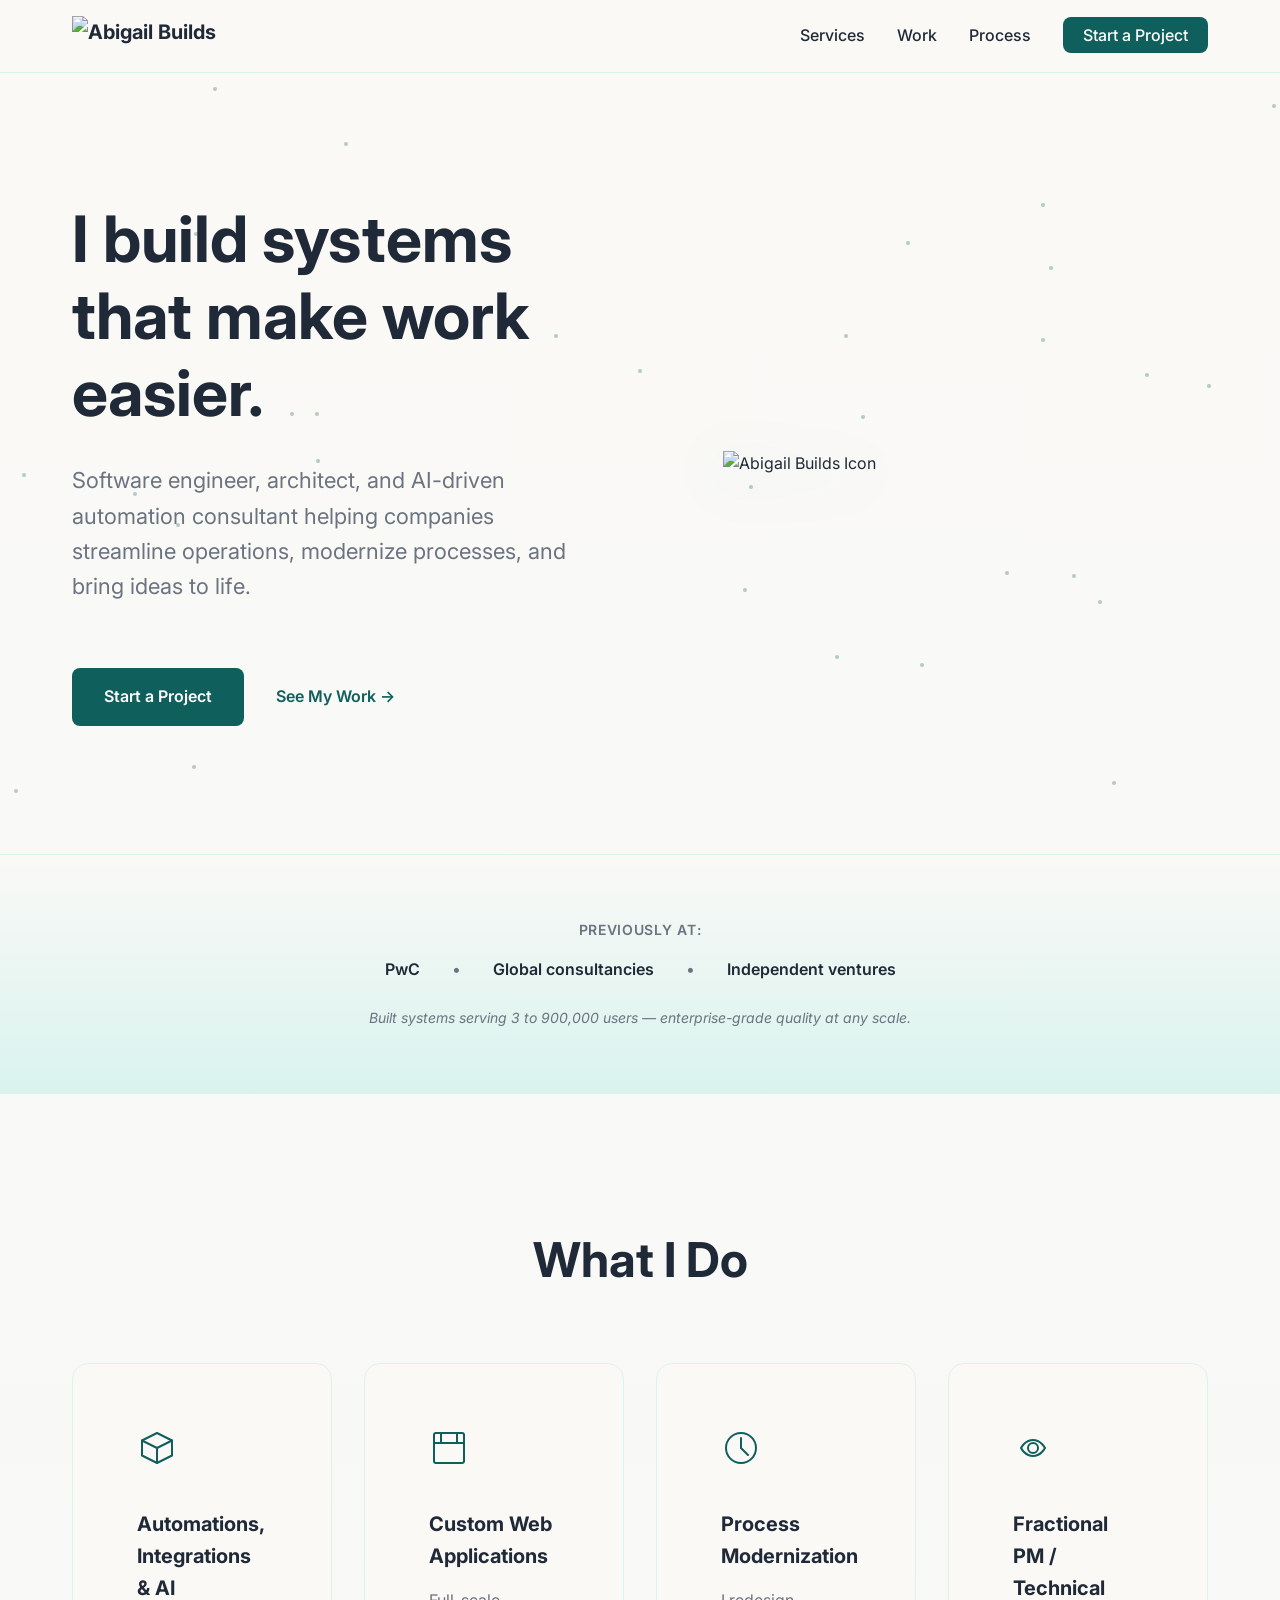
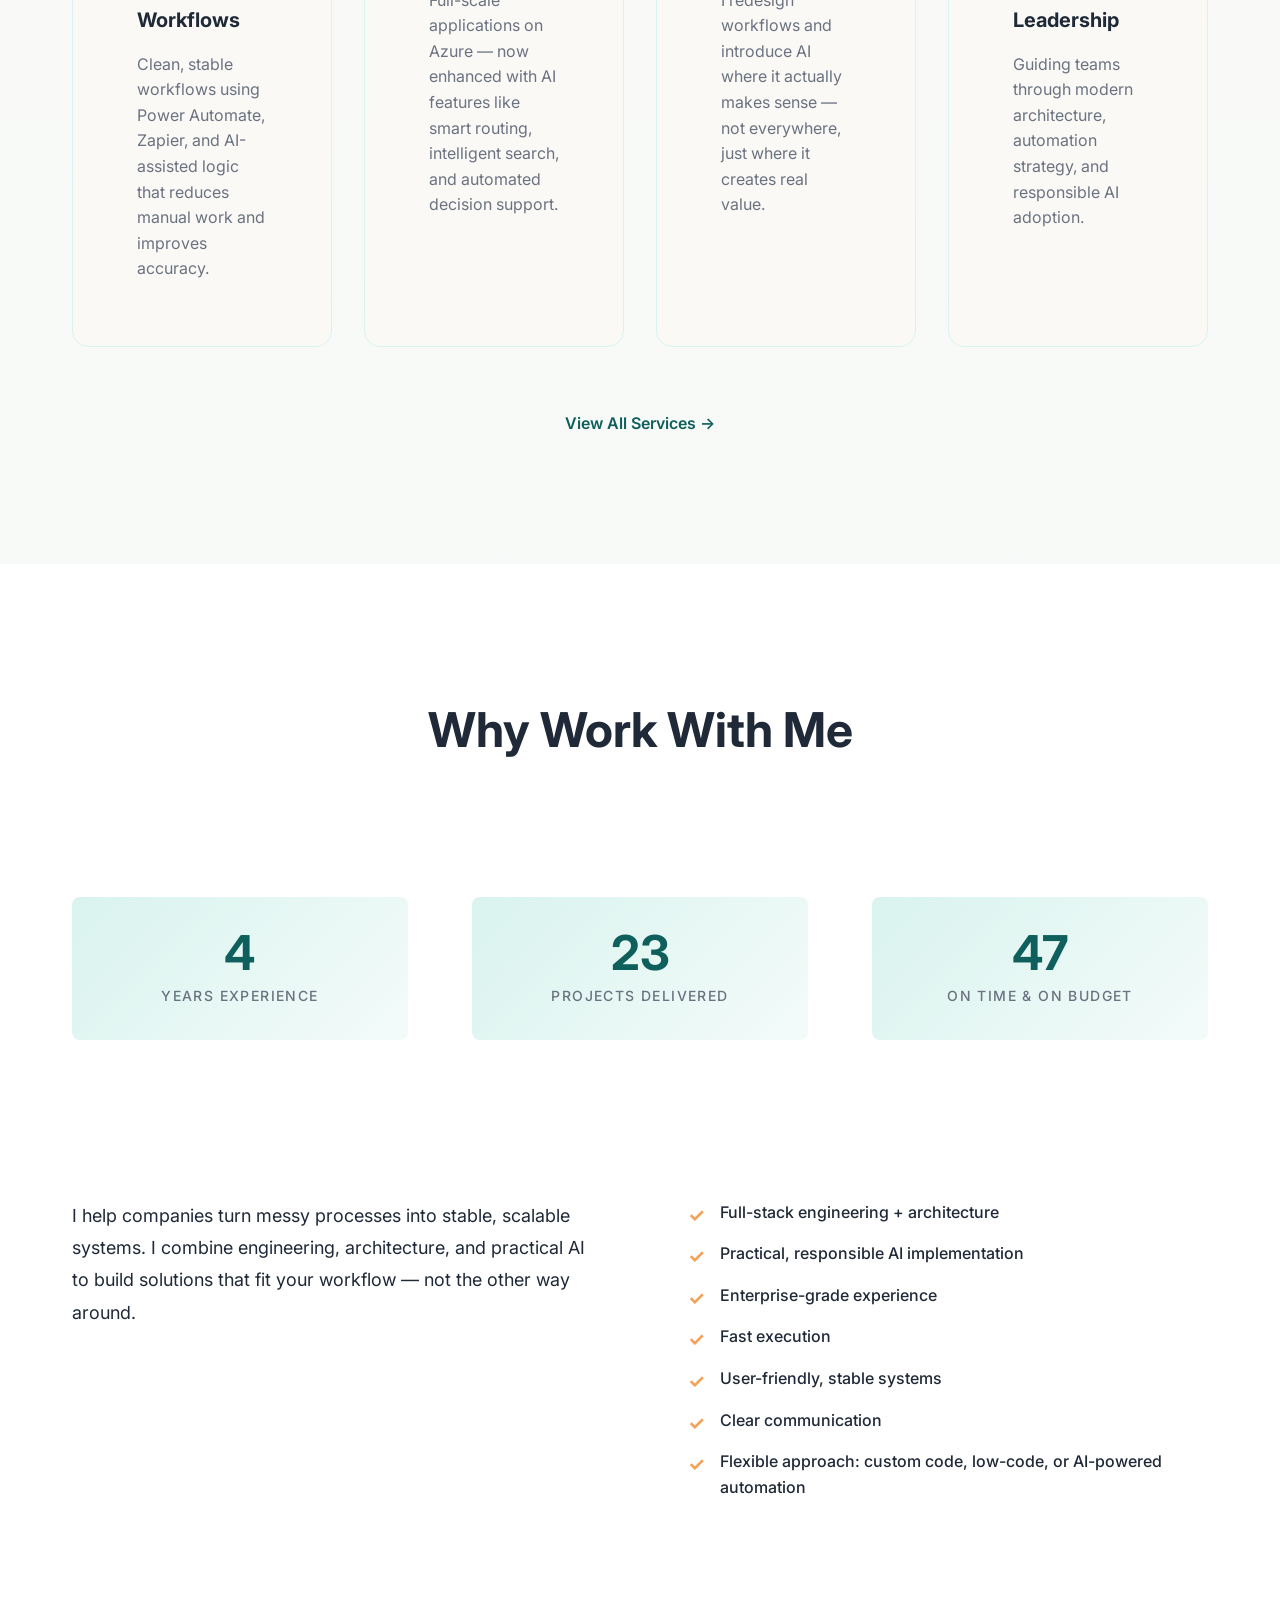
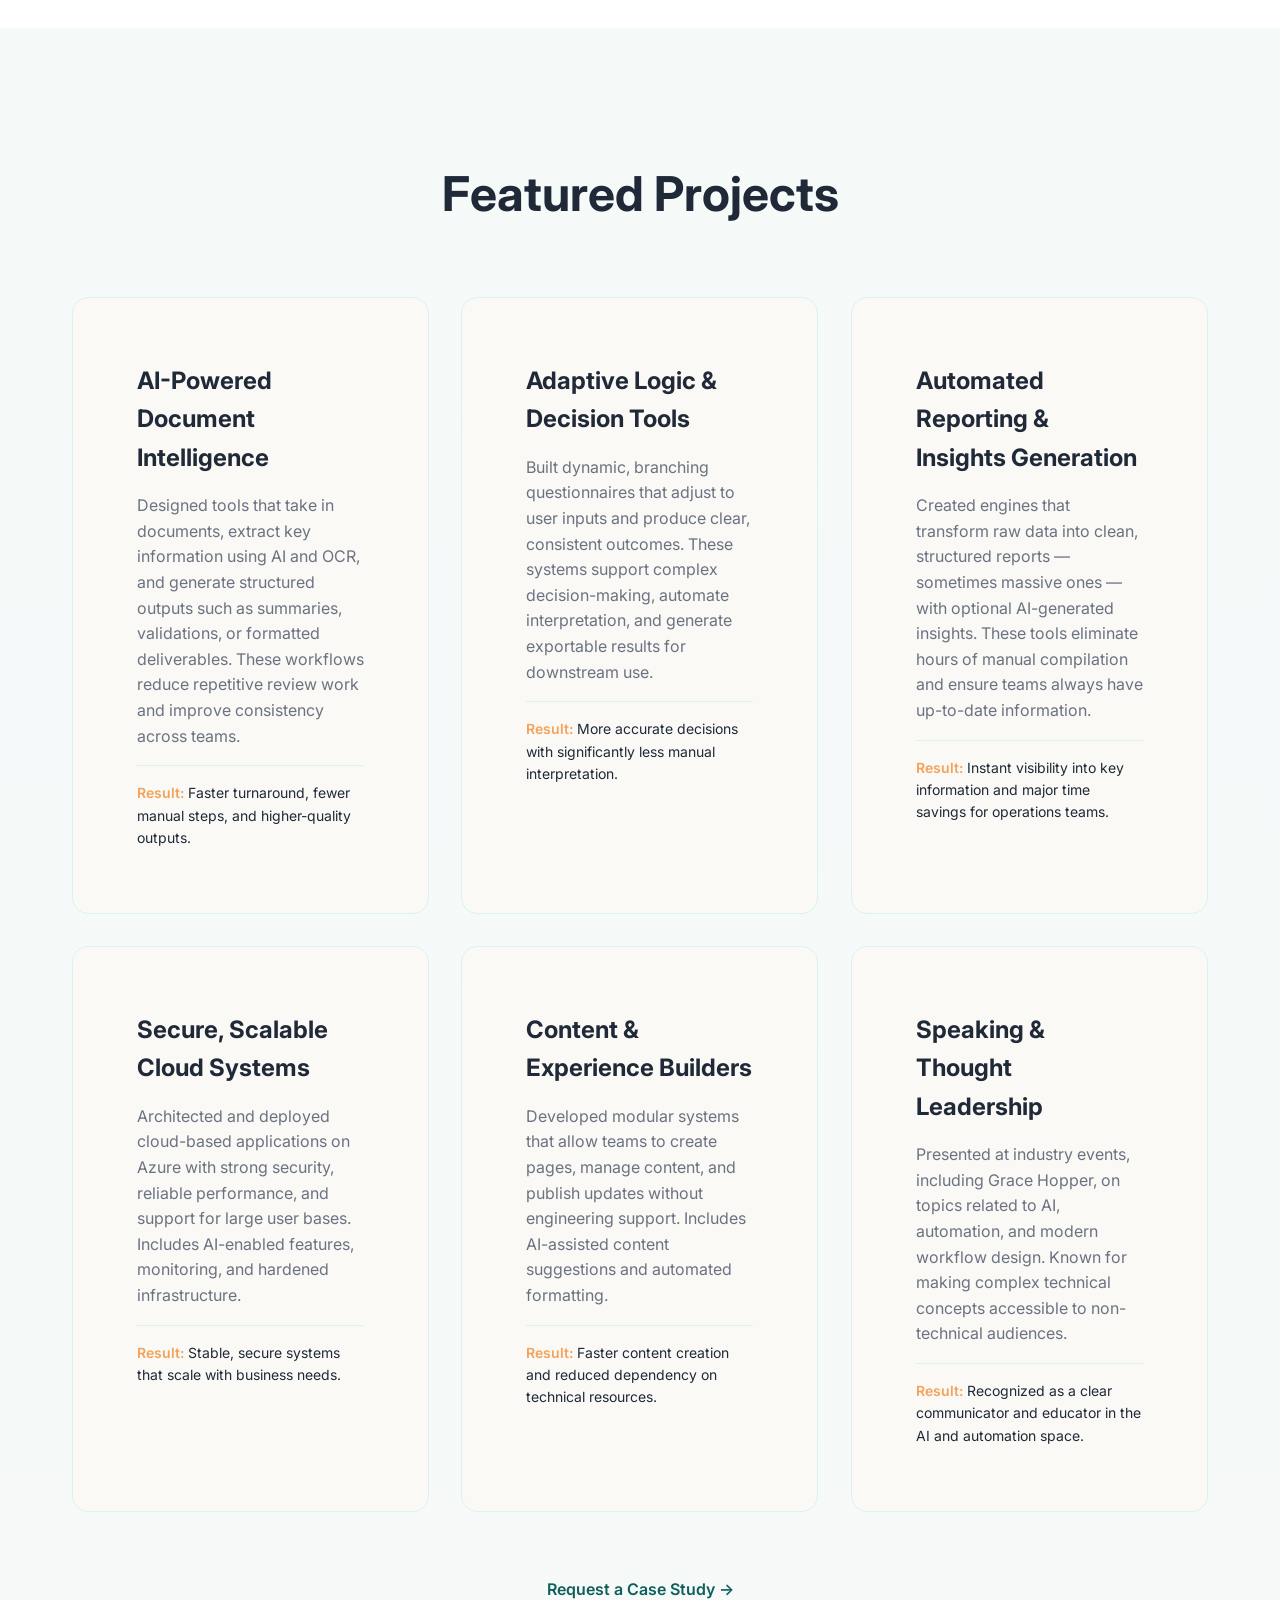
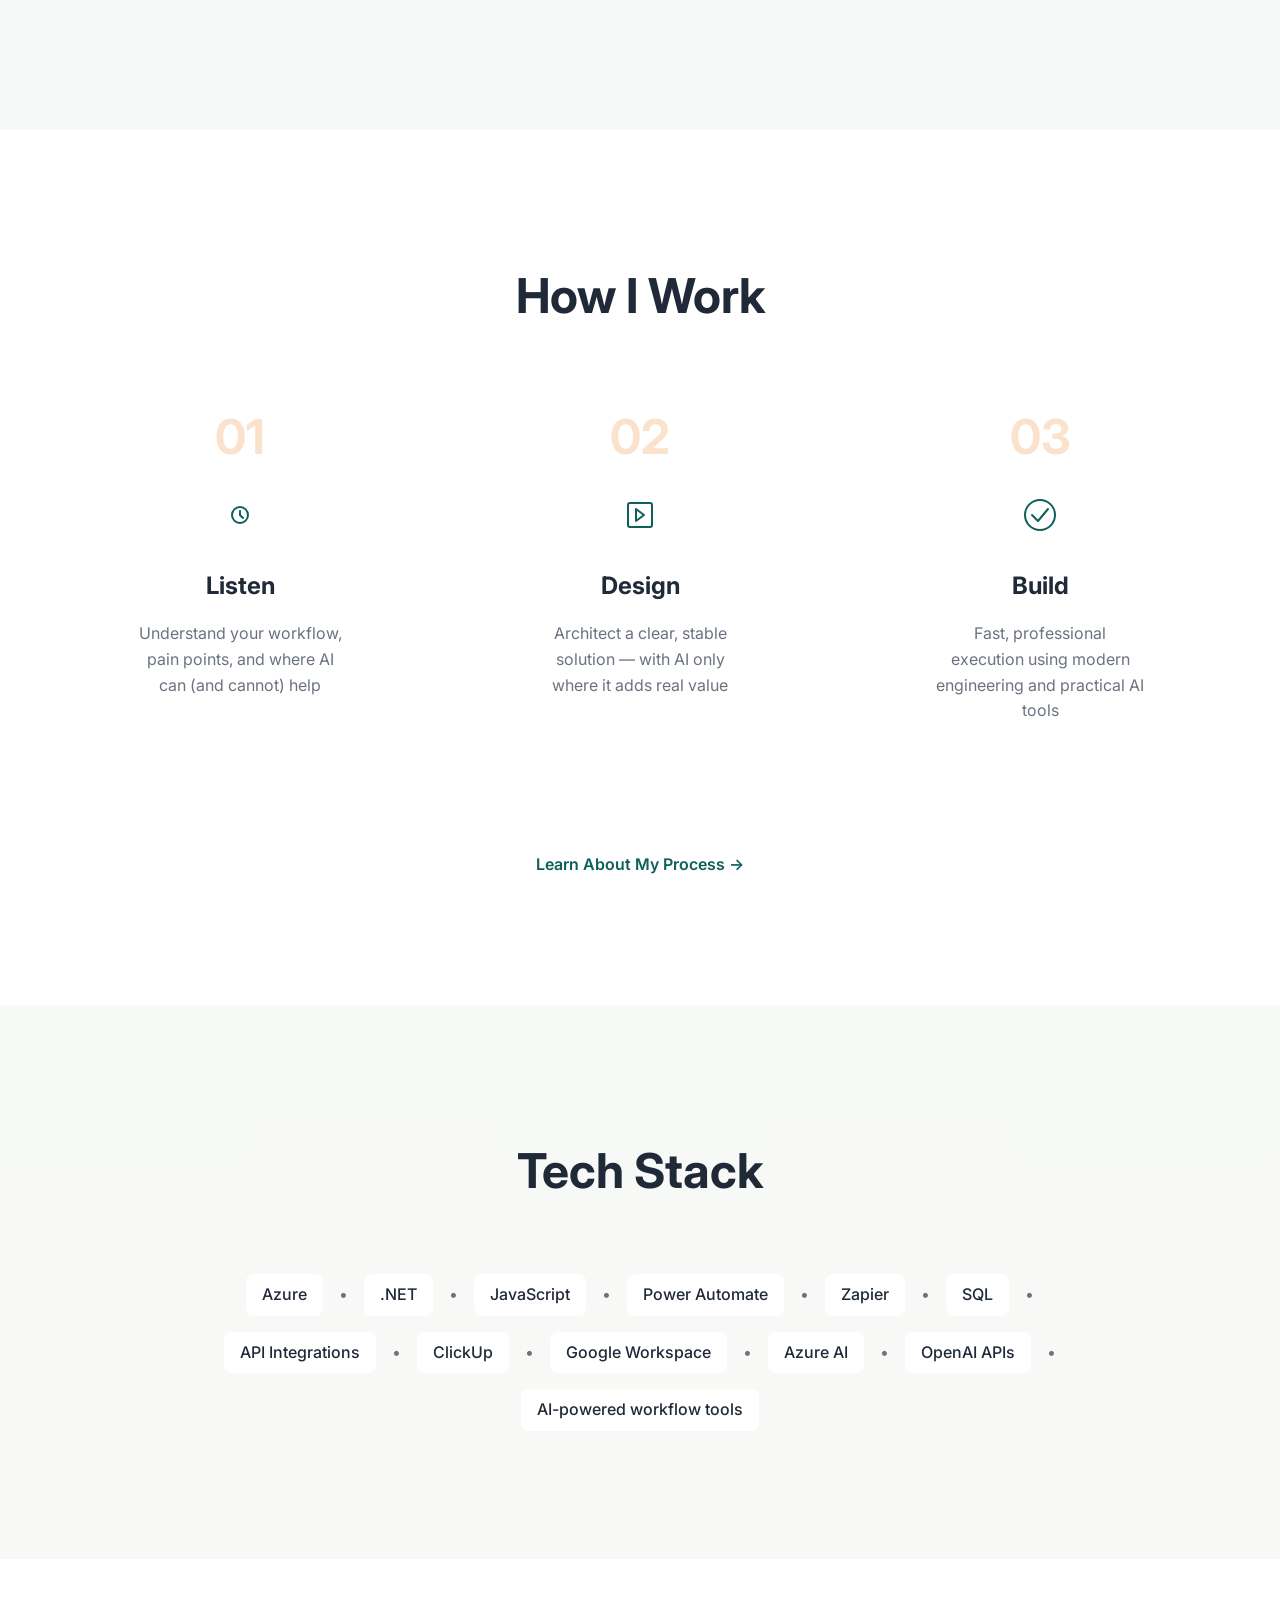
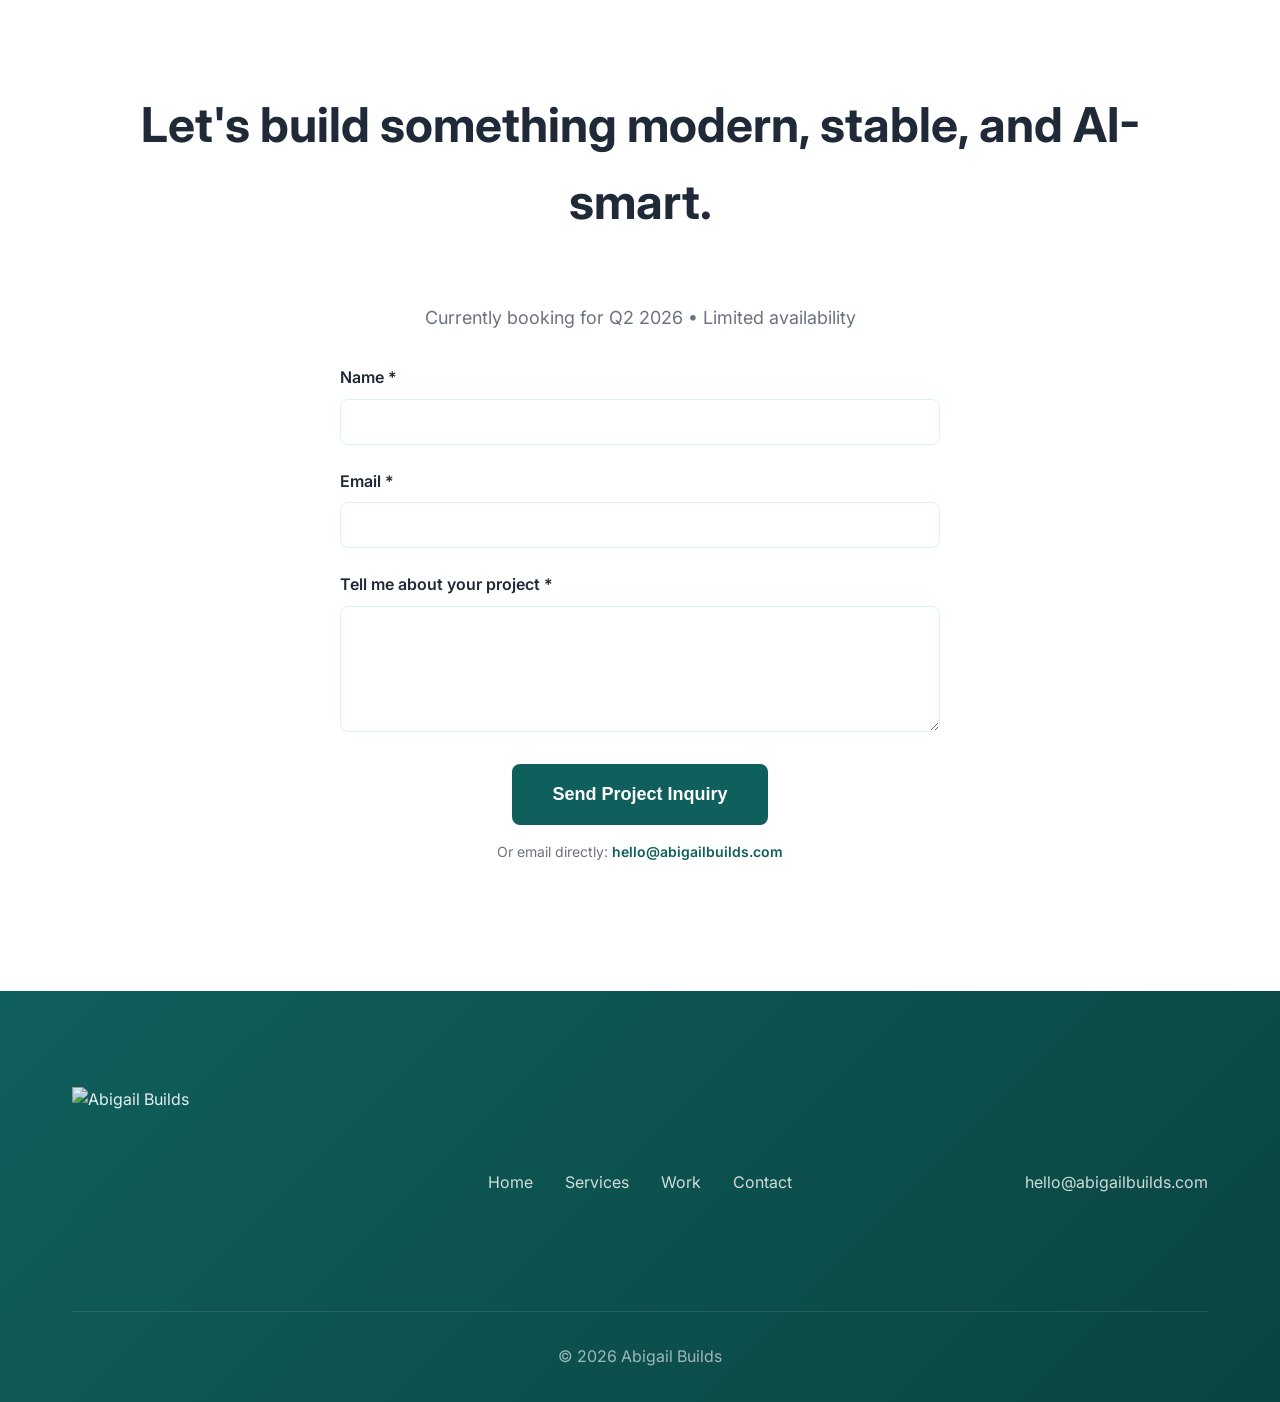
==== commit d7b52023: "Featured Projects adjustments" ====
--- a/index.html
+++ b/index.html
@@ -5,6 +5,7 @@
     <meta name="viewport" content="width=device-width, initial-scale=1.0">
     <meta name="description" content="Software engineer, architect, and AI-driven automation consultant helping companies streamline operations, modernize processes, and bring ideas to life.">
     <title>Abigail Builds - Modern Systems Powered by Clean Architecture & Practical AI</title>
+    <link rel="icon" type="image/x-icon" href="images/brand/favicon.ico">
     <link rel="stylesheet" href="styles.css">
     <link rel="preconnect" href="https://fonts.googleapis.com">
     <link rel="preconnect" href="https://fonts.gstatic.com" crossorigin>
@@ -164,23 +165,44 @@
             <div class="projects-grid">
                 <div class="project-card">
                     <div class="project-content">
-                        <h3>AI-Assisted Intake Automation</h3>
-                        <p class="project-description">Automated document intake, classification, and routing using AI + Zapier.</p>
-                        <p class="project-result"><strong>Result:</strong> Faster turnaround and fewer manual steps.</p>
-                    </div>
-                </div>
-                <div class="project-card">
-                    <div class="project-content">
-                        <h3>Custom Azure Application with AI Search</h3>
-                        <p class="project-description">Built an internal operations platform with intelligent search and automated insights.</p>
-                        <p class="project-result"><strong>Result:</strong> Teams found information in seconds instead of minutes.</p>
-                    </div>
-                </div>
-                <div class="project-card">
-                    <div class="project-content">
-                        <h3>Workflow Modernization with AI Suggestions</h3>
-                        <p class="project-description">Redesigned a legacy process and added AI-powered recommendations.</p>
-                        <p class="project-result"><strong>Result:</strong> Clearer ownership and smarter decision-making.</p>
+                        <h3>AI-Powered Document Intelligence</h3>
+                        <p class="project-description">Designed tools that take in documents, extract key information using AI and OCR, and generate structured outputs such as summaries, validations, or formatted deliverables. These workflows reduce repetitive review work and improve consistency across teams.</p>
+                        <p class="project-result"><strong>Result:</strong> Faster turnaround, fewer manual steps, and higher-quality outputs.</p>
+                    </div>
+                </div>
+                <div class="project-card">
+                    <div class="project-content">
+                        <h3>Adaptive Logic & Decision Tools</h3>
+                        <p class="project-description">Built dynamic, branching questionnaires that adjust to user inputs and produce clear, consistent outcomes. These systems support complex decision-making, automate interpretation, and generate exportable results for downstream use.</p>
+                        <p class="project-result"><strong>Result:</strong> More accurate decisions with significantly less manual interpretation.</p>
+                    </div>
+                </div>
+                <div class="project-card">
+                    <div class="project-content">
+                        <h3>Automated Reporting & Insights Generation</h3>
+                        <p class="project-description">Created engines that transform raw data into clean, structured reports — sometimes massive ones — with optional AI-generated insights. These tools eliminate hours of manual compilation and ensure teams always have up-to-date information.</p>
+                        <p class="project-result"><strong>Result:</strong> Instant visibility into key information and major time savings for operations teams.</p>
+                    </div>
+                </div>
+                <div class="project-card">
+                    <div class="project-content">
+                        <h3>Secure, Scalable Cloud Systems</h3>
+                        <p class="project-description">Architected and deployed cloud-based applications on Azure with strong security, reliable performance, and support for large user bases. Includes AI-enabled features, monitoring, and hardened infrastructure.</p>
+                        <p class="project-result"><strong>Result:</strong> Stable, secure systems that scale with business needs.</p>
+                    </div>
+                </div>
+                <div class="project-card">
+                    <div class="project-content">
+                        <h3>Content & Experience Builders</h3>
+                        <p class="project-description">Developed modular systems that allow teams to create pages, manage content, and publish updates without engineering support. Includes AI-assisted content suggestions and automated formatting.</p>
+                        <p class="project-result"><strong>Result:</strong> Faster content creation and reduced dependency on technical resources.</p>
+                    </div>
+                </div>
+                <div class="project-card">
+                    <div class="project-content">
+                        <h3>Speaking & Thought Leadership</h3>
+                        <p class="project-description">Presented at industry events, including Grace Hopper, on topics related to AI, automation, and modern workflow design. Known for making complex technical concepts accessible to non-technical audiences.</p>
+                        <p class="project-result"><strong>Result:</strong> Recognized as a clear communicator and educator in the AI and automation space.</p>
                     </div>
                 </div>
             </div>
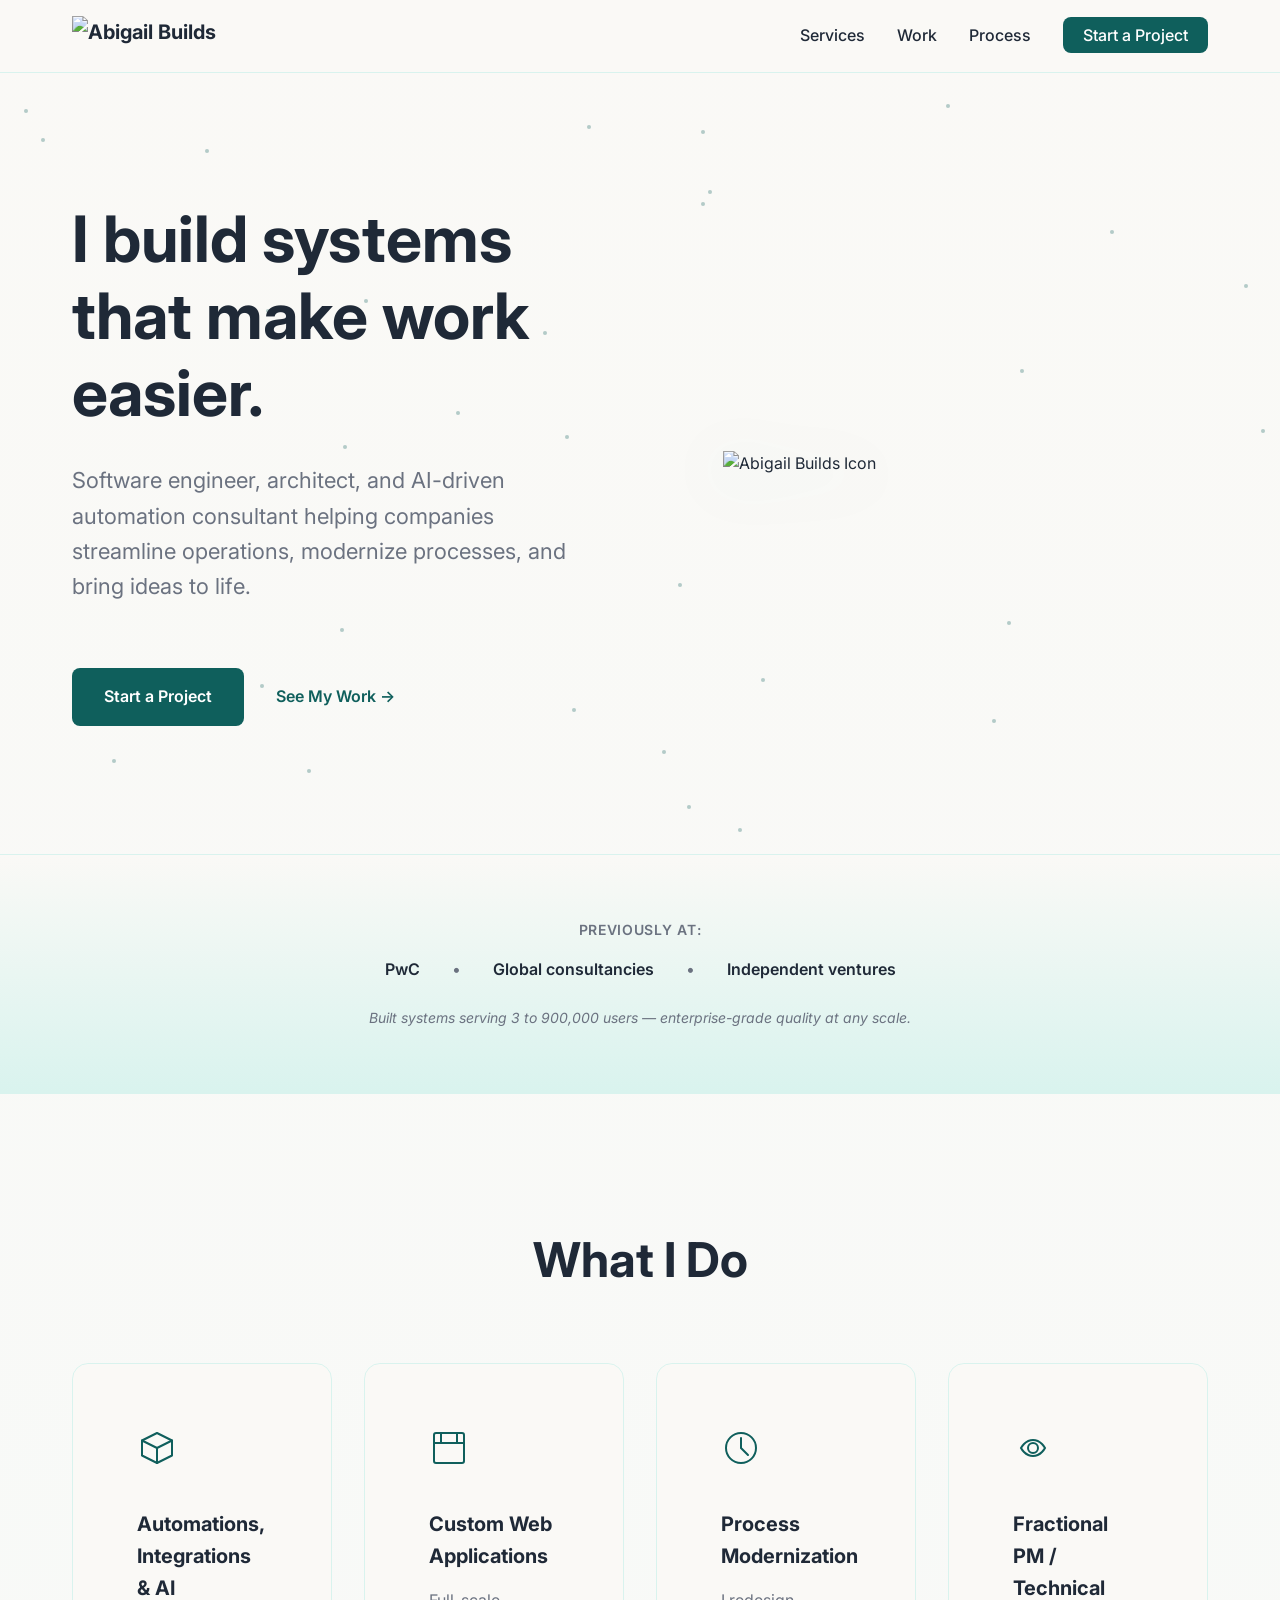
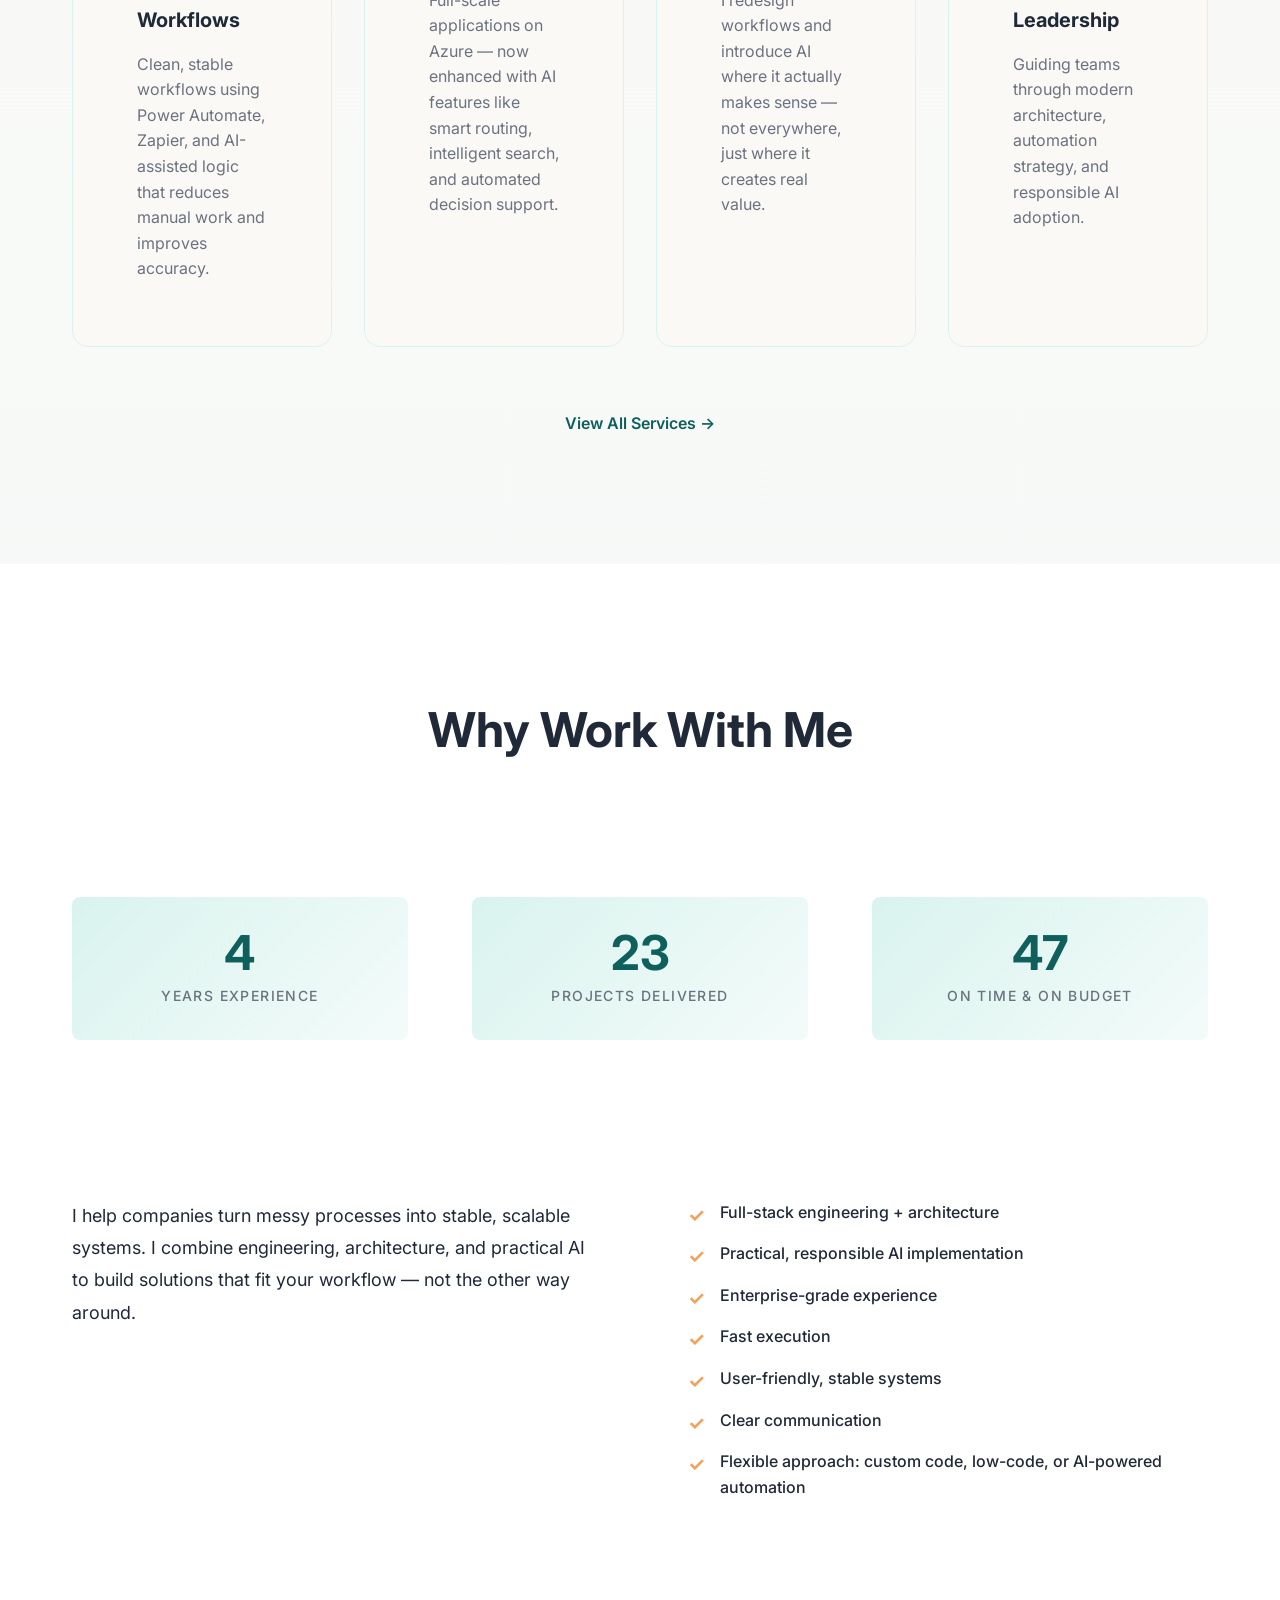
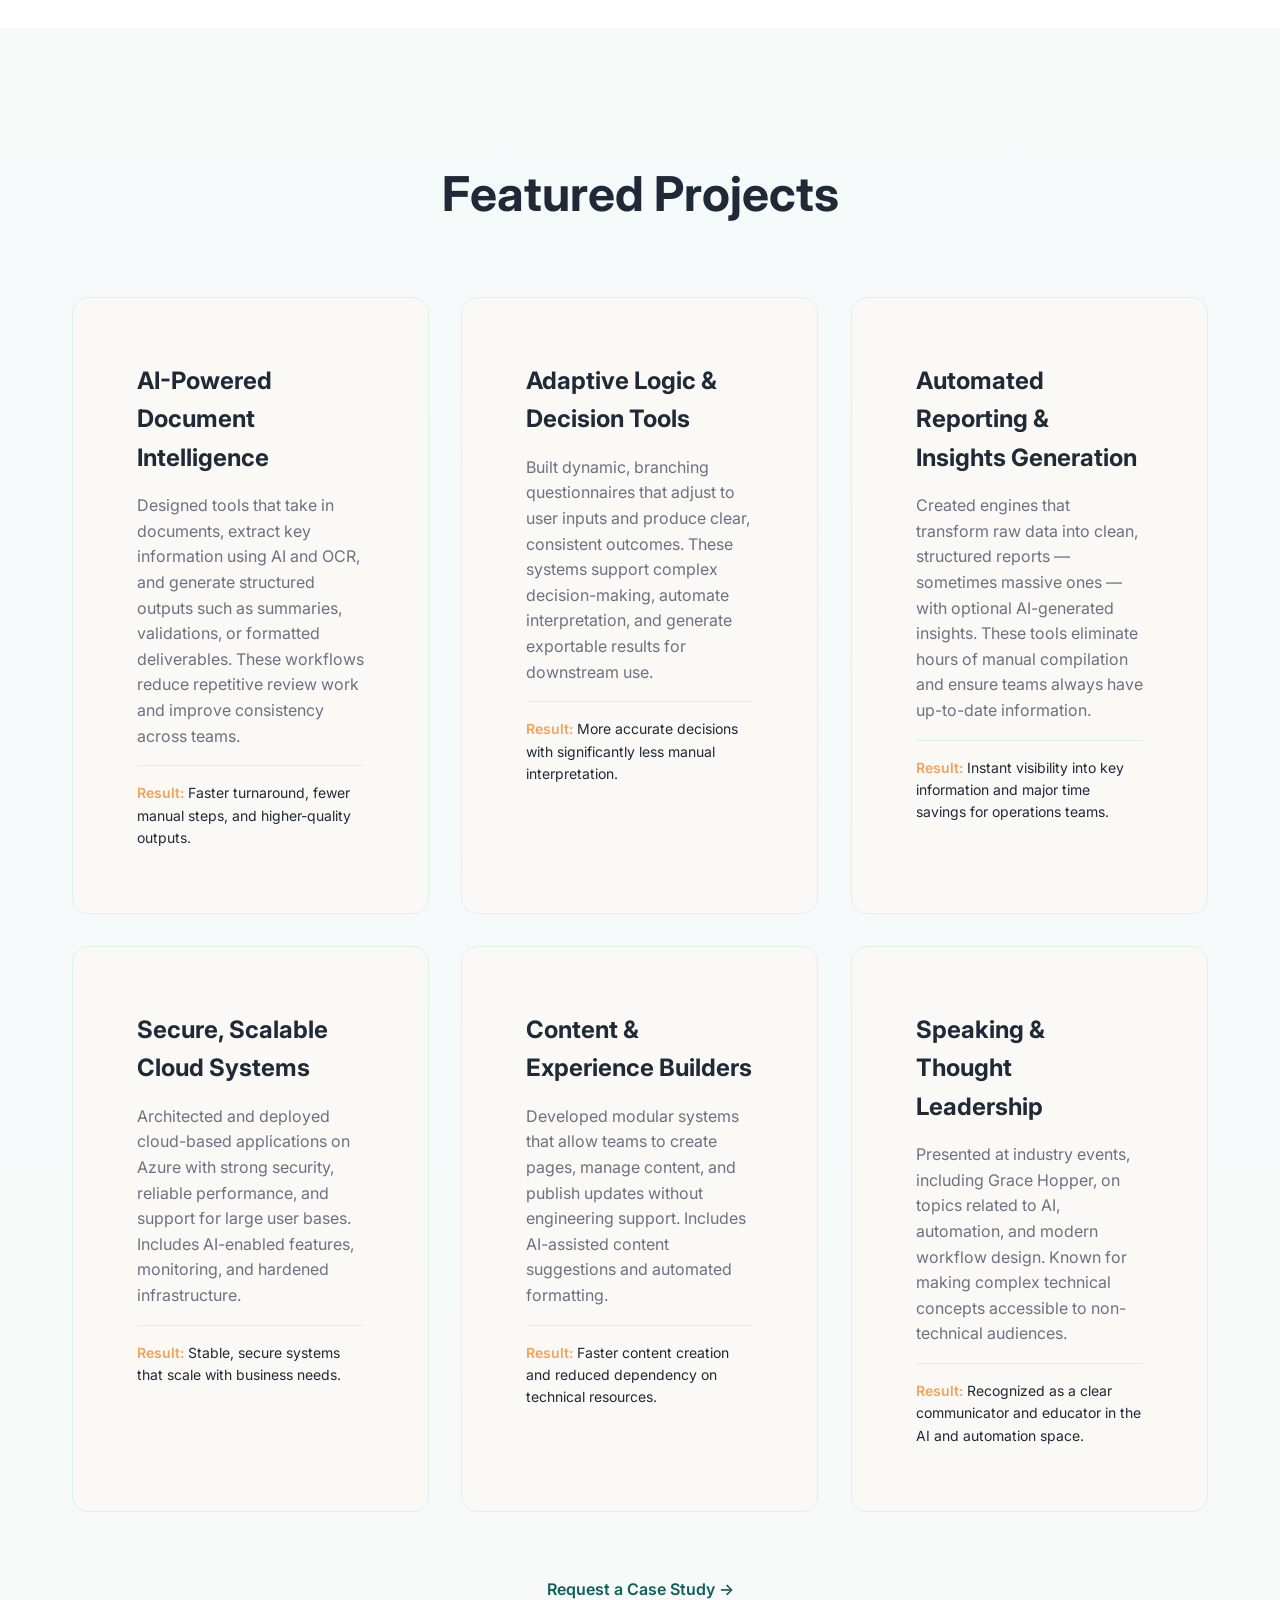
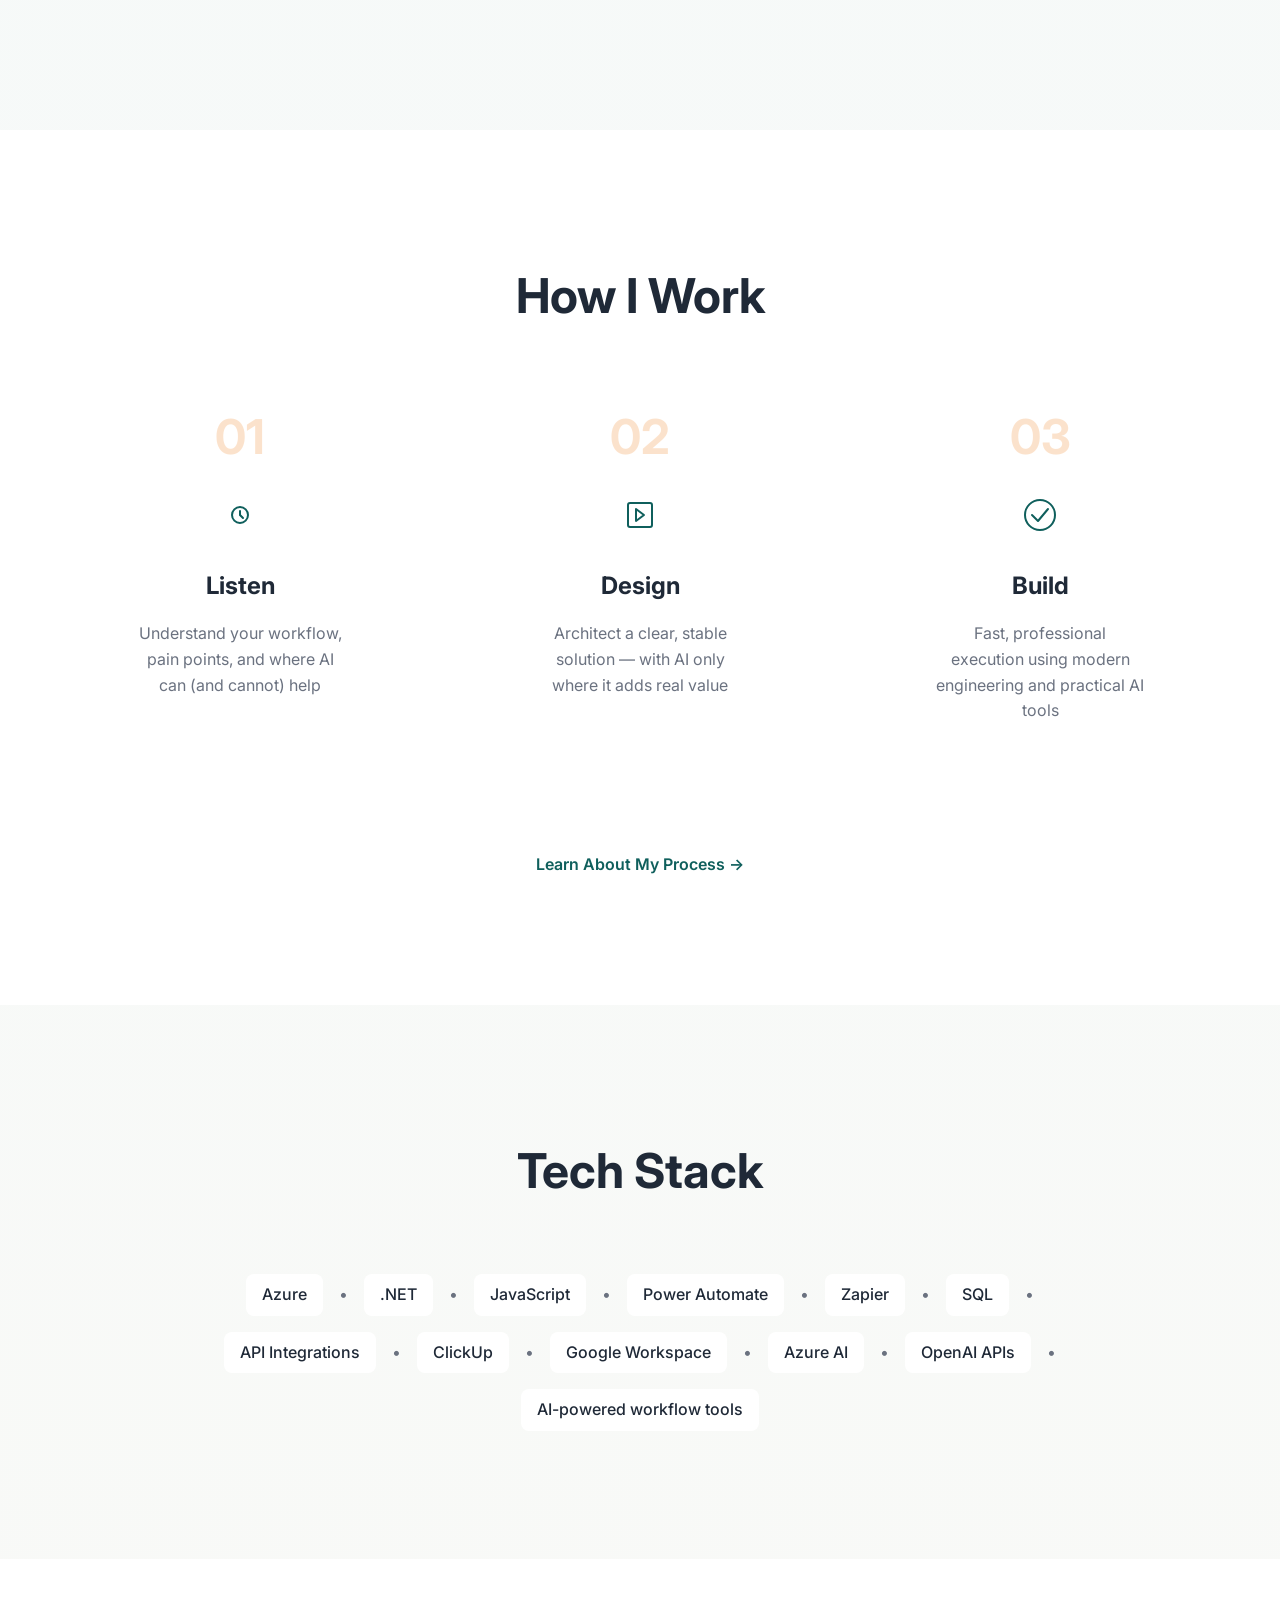
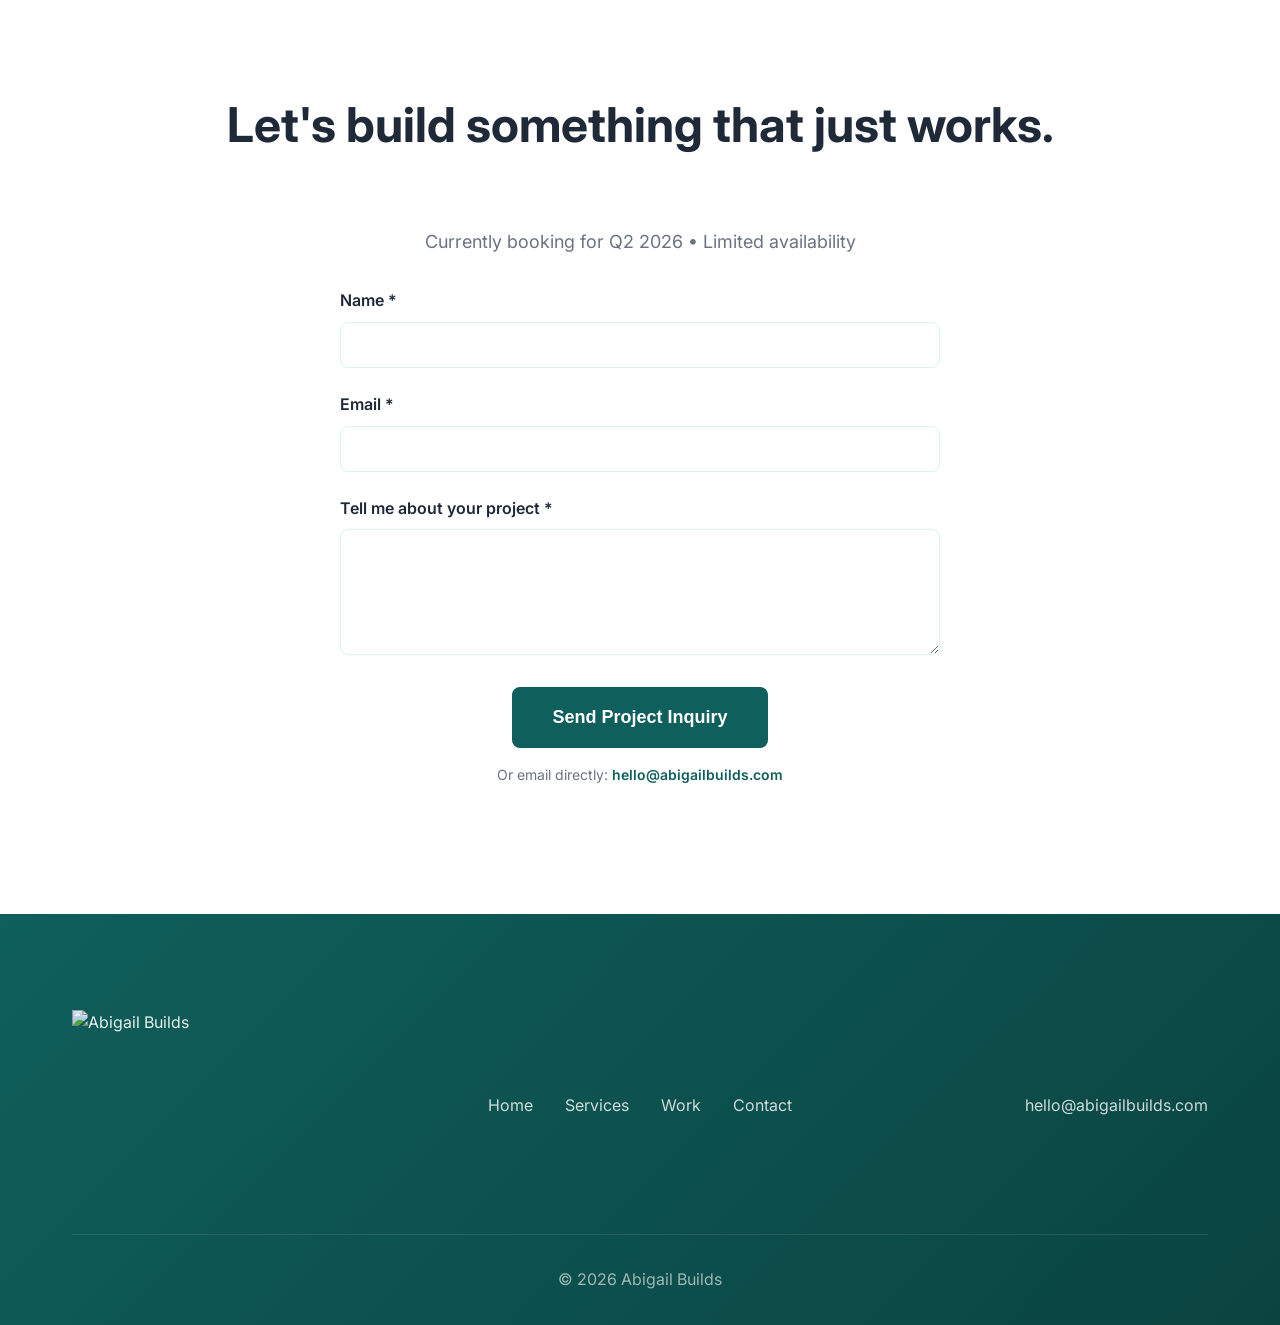
==== commit 82720c2c: "Adjust form text" ====
--- a/index.html
+++ b/index.html
@@ -292,7 +292,7 @@
     <!-- Final CTA -->
     <section id="contact" class="final-cta">
         <div class="container">
-            <h2 class="cta-headline">Let's build something modern, stable, and AI-smart.</h2>
+            <h2 class="cta-headline">Let's build something that just works.</h2>
             <p style="font-size: 1.125rem; color: var(--color-text-light); margin-bottom: 2rem; max-width: 600px; margin-left: auto; margin-right: auto;">Currently booking for Q2 2026 • Limited availability</p>
             
             <form id="contact-form" style="max-width: 600px; margin: 0 auto; text-align: left;">
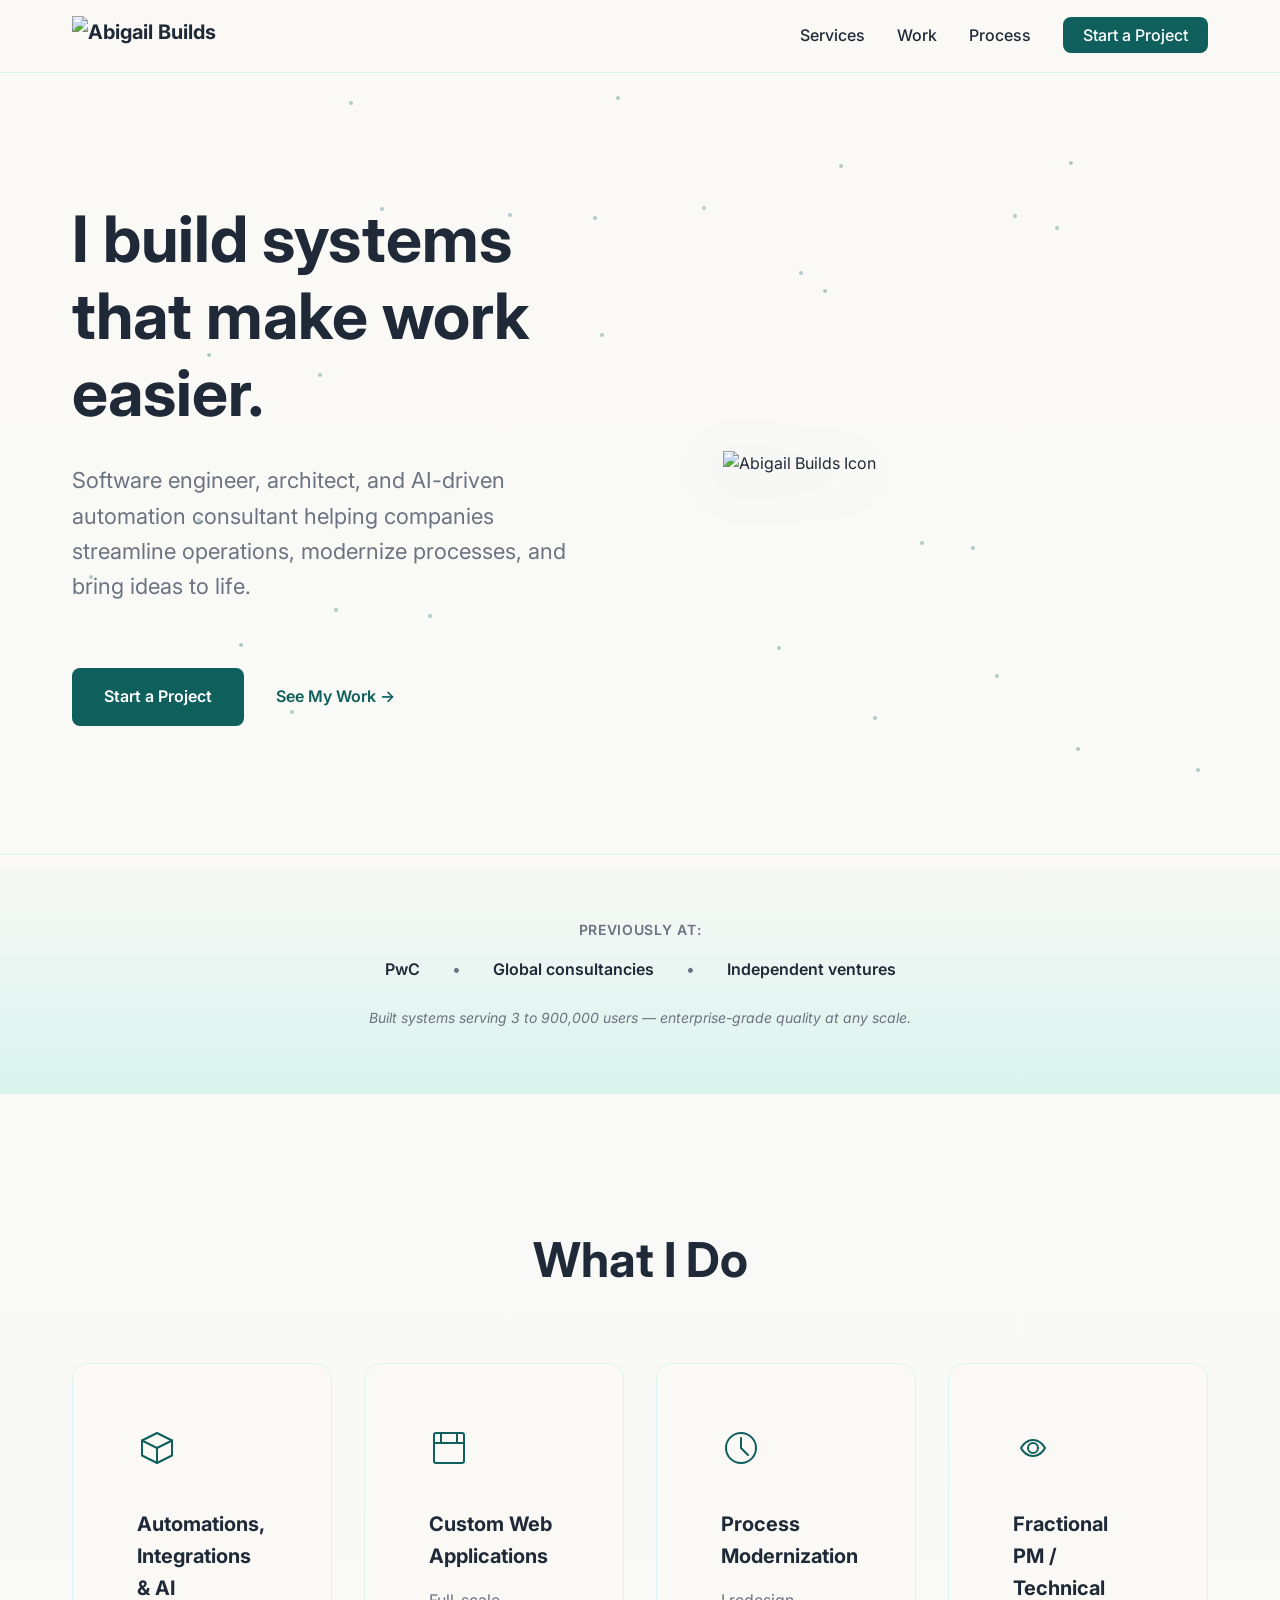
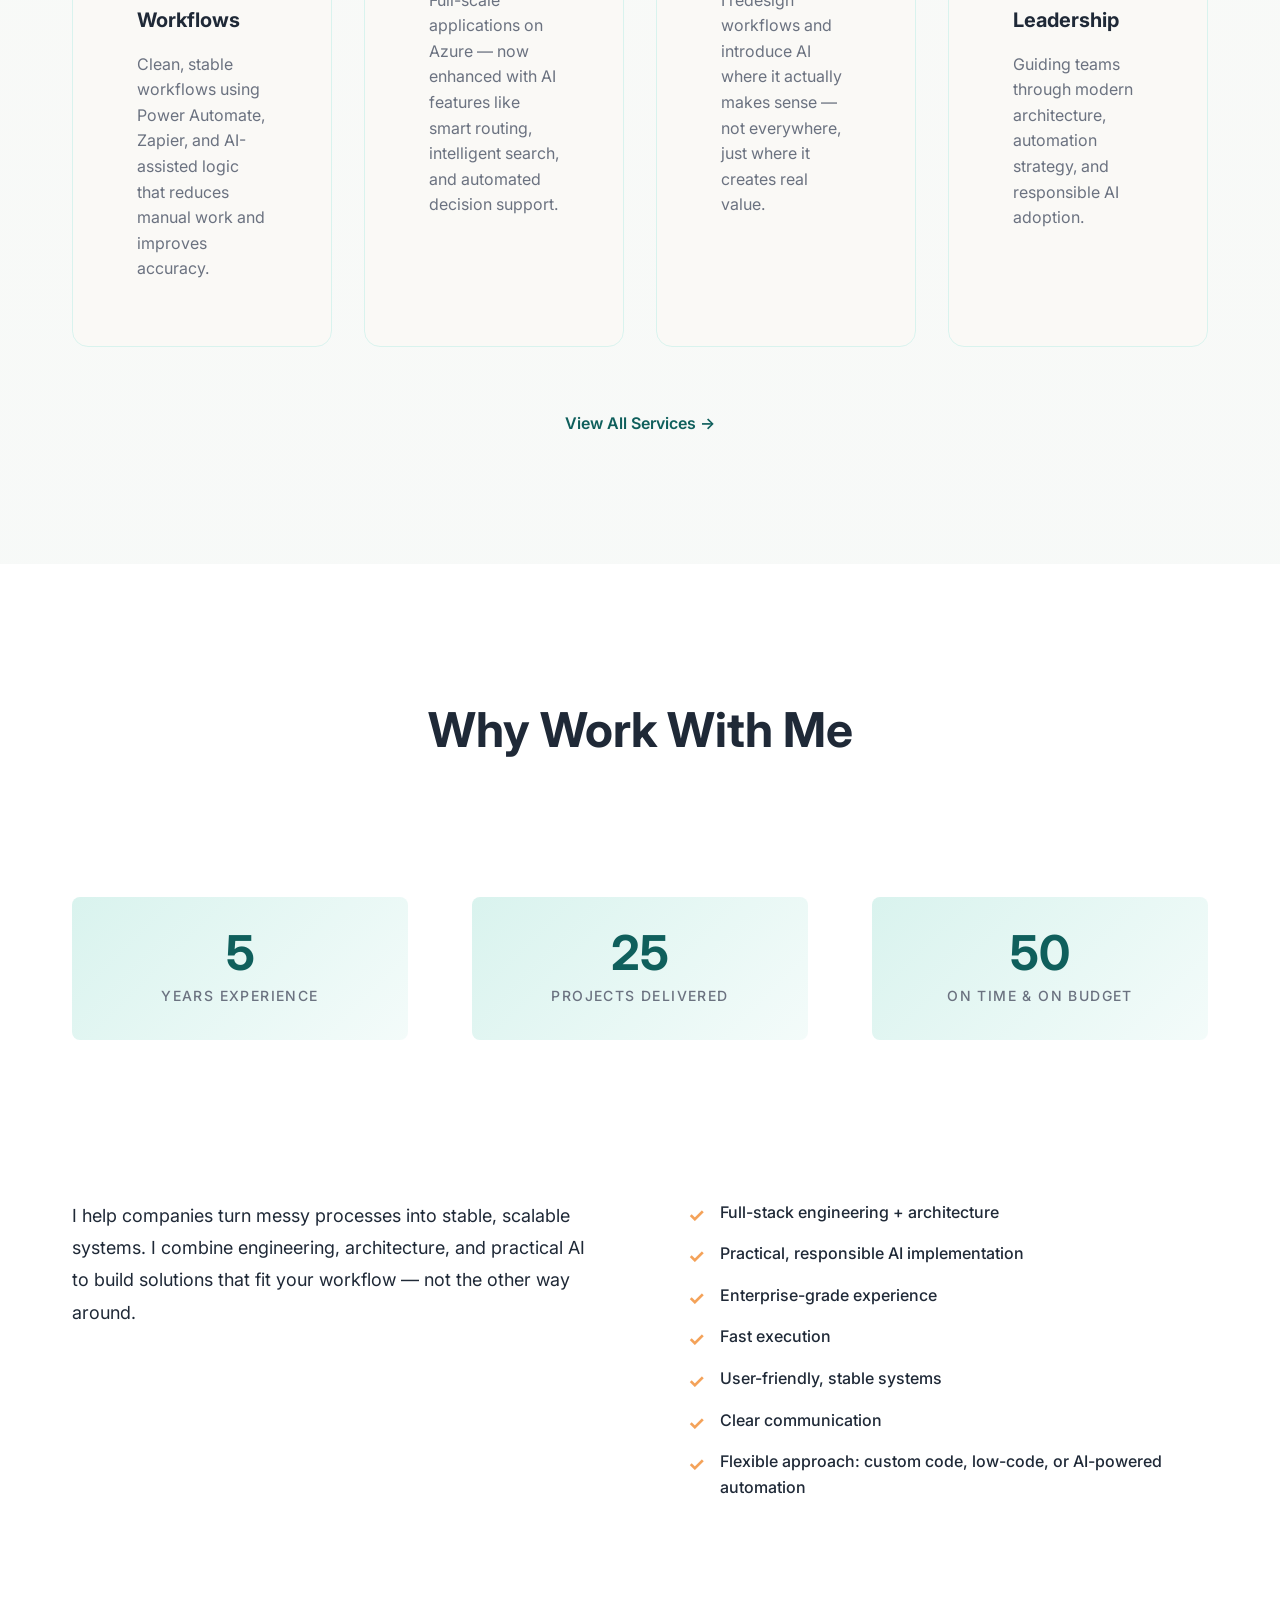
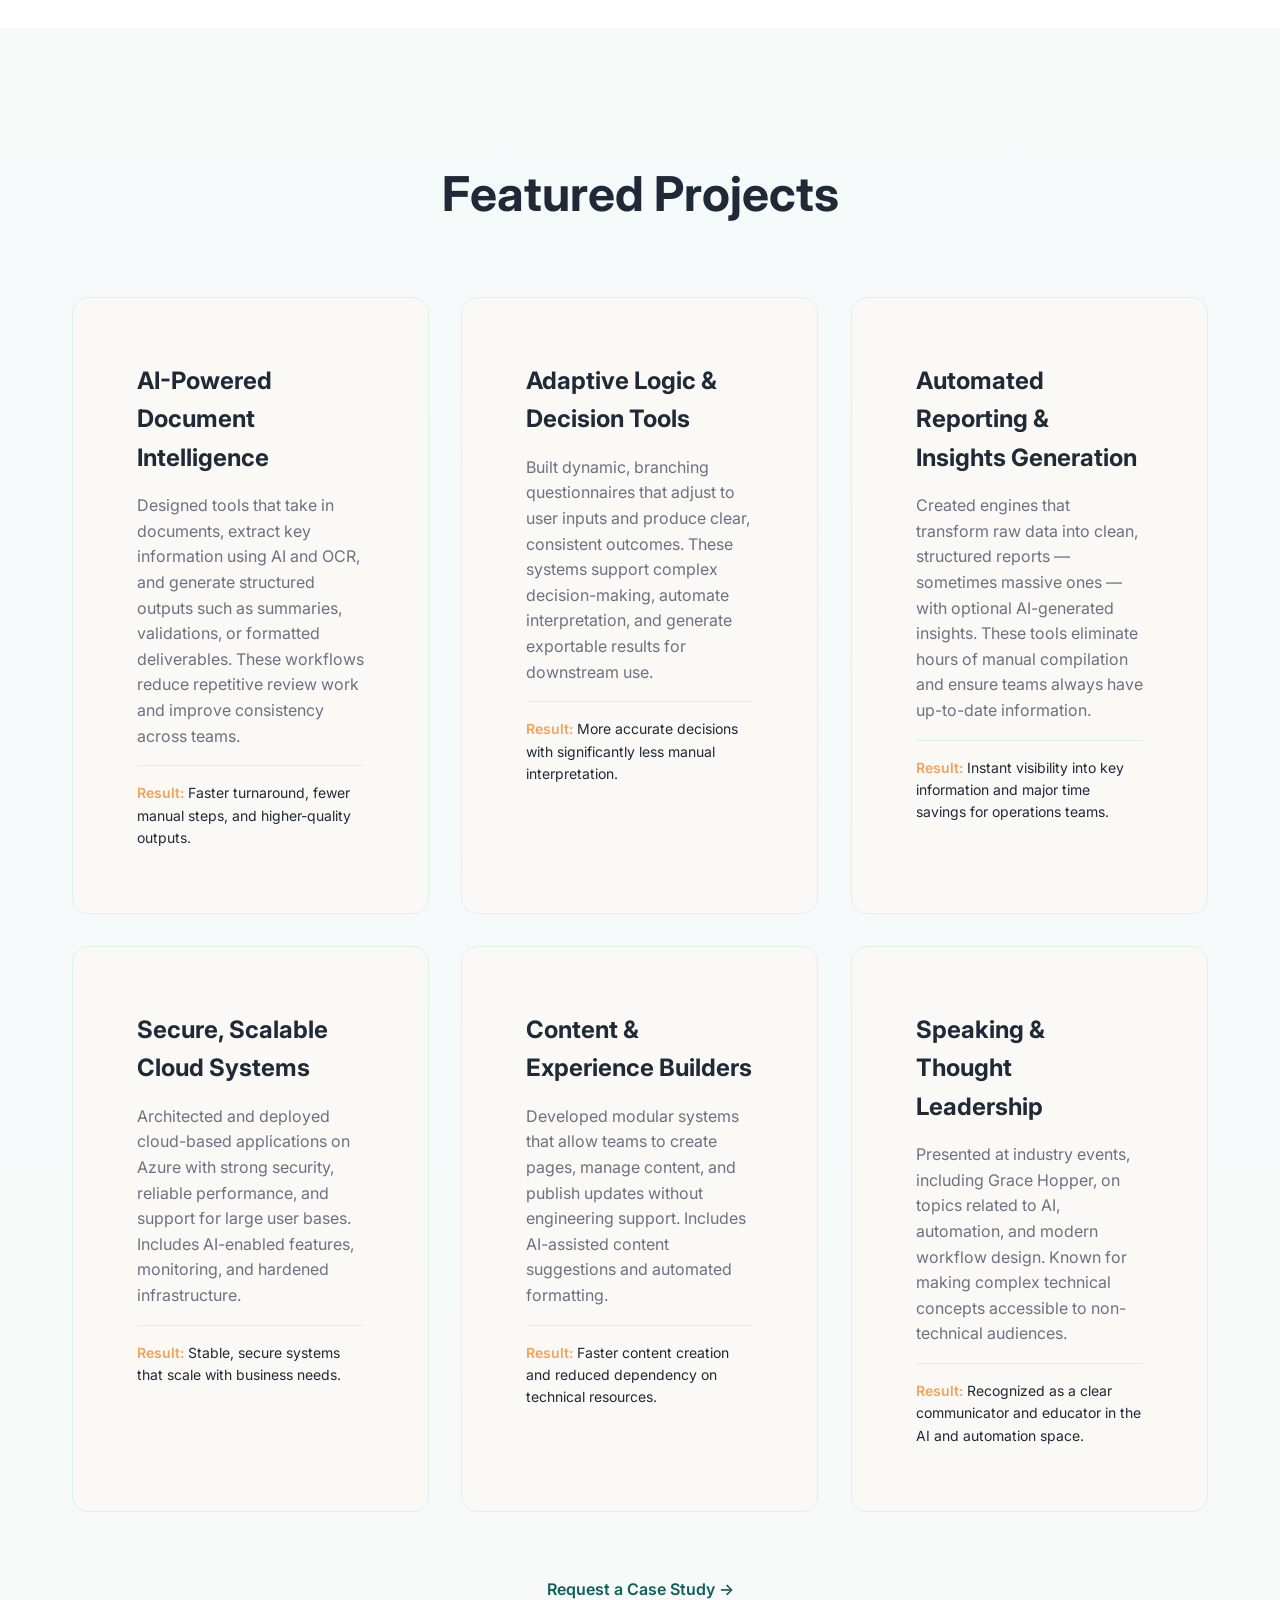
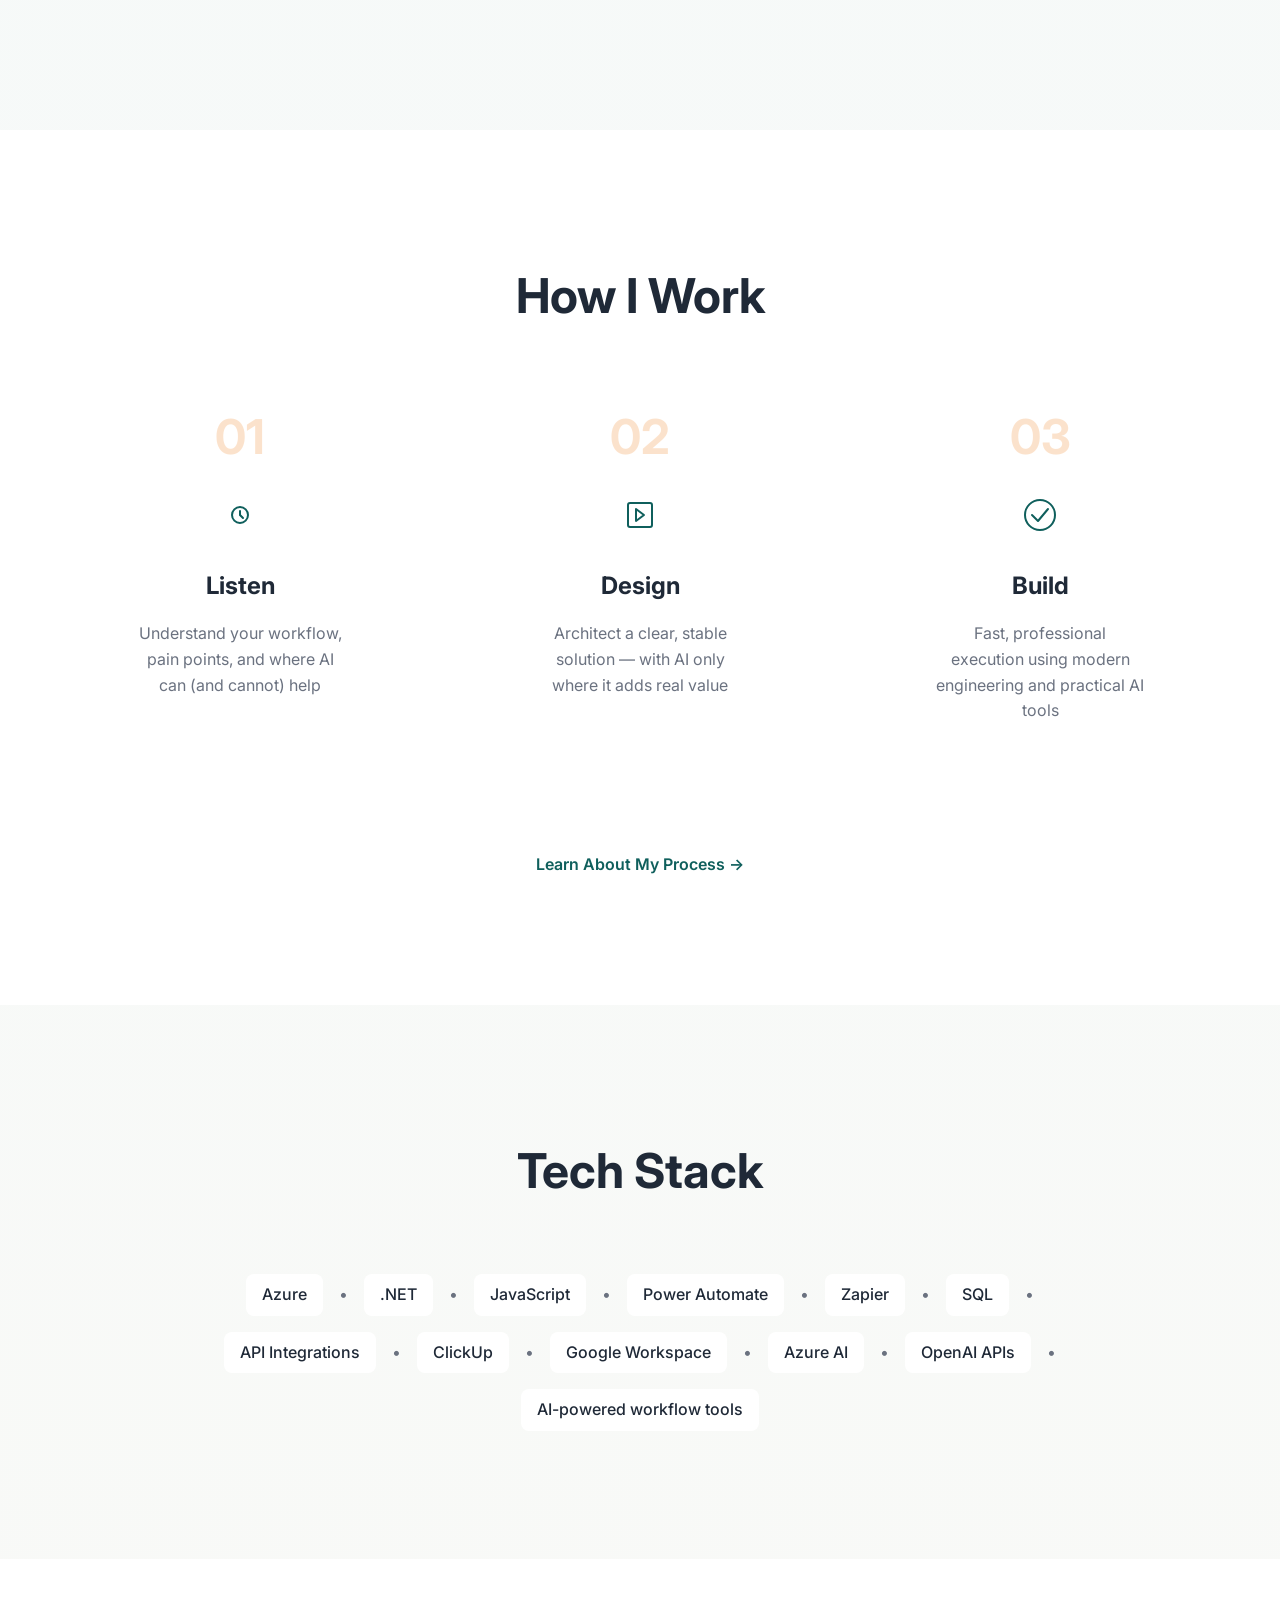
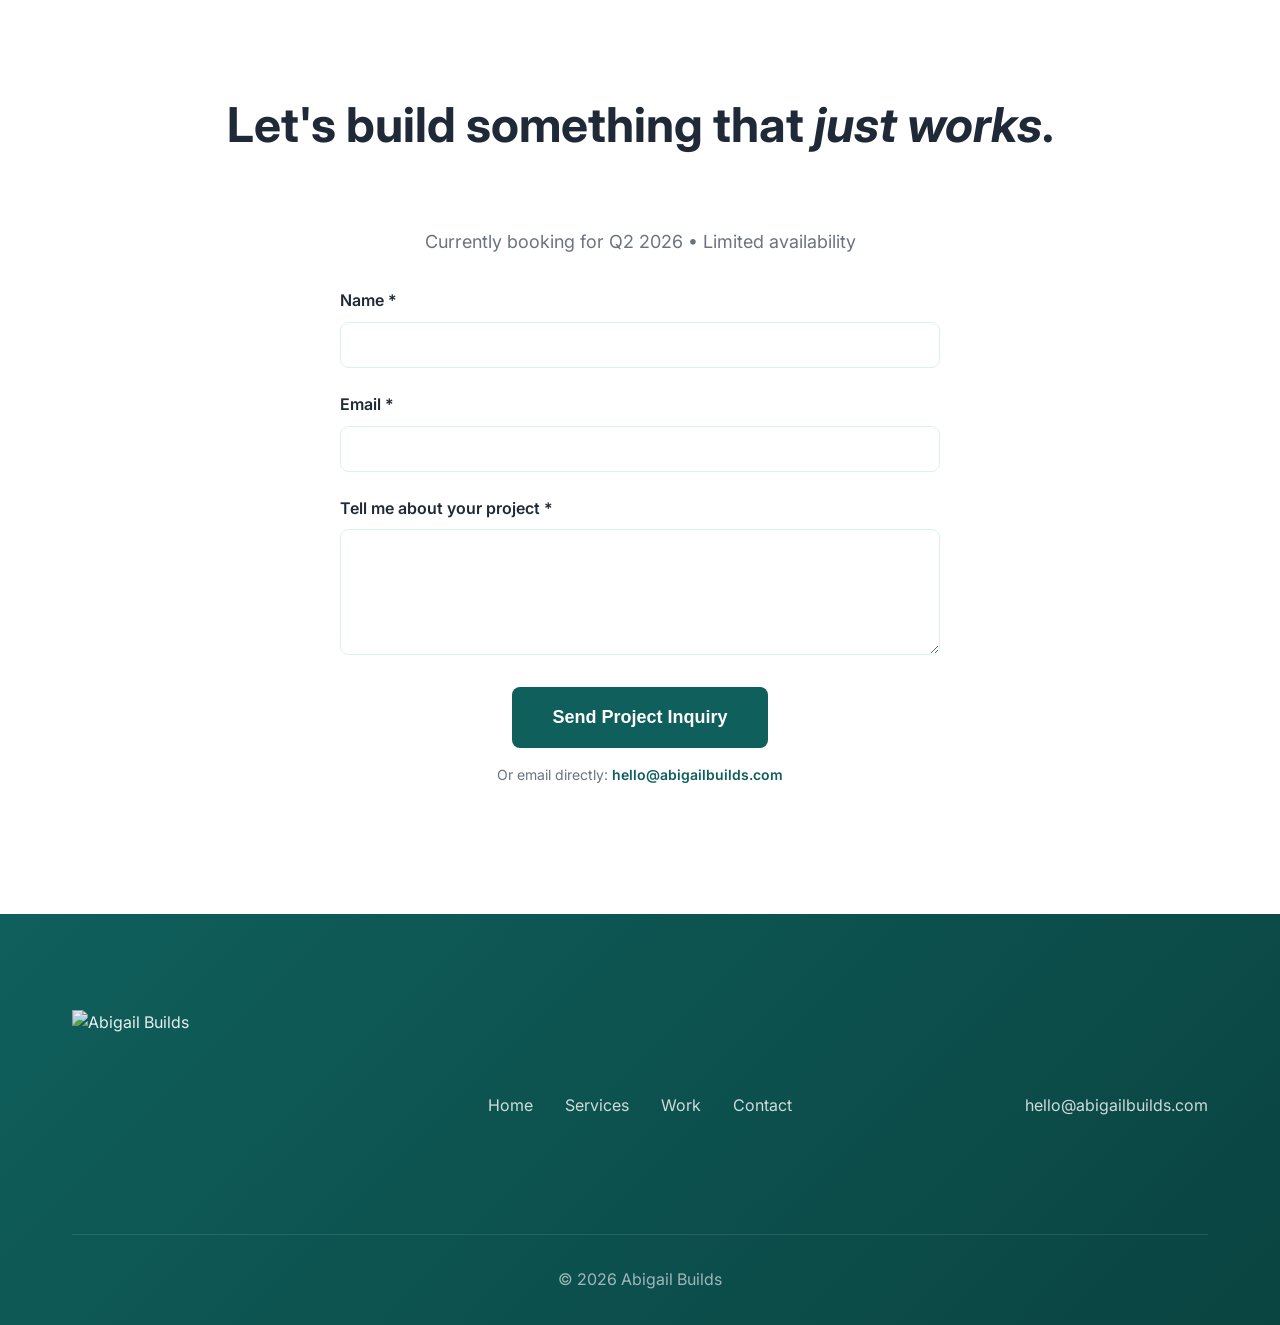
==== commit 5986936b: "SEO" ====
--- a/index.html
+++ b/index.html
@@ -10,12 +10,36 @@
     <link rel="preconnect" href="https://fonts.googleapis.com">
     <link rel="preconnect" href="https://fonts.gstatic.com" crossorigin>
     <link href="https://fonts.googleapis.com/css2?family=Inter:wght@300;400;500;600;700&display=swap" rel="stylesheet">
+    <meta property="og:title" content="Abigail Builds - Modern Systems Powered by Clean Architecture & Practical AI">
+    <meta property="og:description" content="Software engineer, architect, and AI-driven automation consultant helping companies streamline operations, modernize processes, and bring ideas to life.">
+    <meta property="og:type" content="website">
+    <meta property="og:url" content="https://abigailbuilds.com/">
+    <meta property="og:image" content="https://abigailbuilds.com/images/brand/logo-horizontal.png">
+    <meta name="twitter:card" content="summary_large_image">
+    <meta name="twitter:title" content="Abigail Builds - Modern Systems Powered by Clean Architecture & Practical AI">
+    <meta name="twitter:description" content="Software engineer, architect, and AI-driven automation consultant helping companies streamline operations, modernize processes, and bring ideas to life.">
+    <meta name="twitter:image" content="https://abigailbuilds.com/images/brand/logo-horizontal.png">
+    <link rel="canonical" href="https://abigailbuilds.com/">
+    <script type="application/ld+json">
+    {
+      "@context": "https://schema.org",
+      "@type": "Person",
+      "name": "Abigail Builds",
+      "url": "https://abigailbuilds.com/",
+      "image": "https://abigailbuilds.com/images/brand/logo-horizontal.png",
+      "sameAs": [
+        "https://www.linkedin.com/in/abigailbuilds"
+      ],
+      "jobTitle": "Software Engineer, Architect, AI Consultant",
+      "description": "Software engineer, architect, and AI-driven automation consultant helping companies streamline operations, modernize processes, and bring ideas to life."
+    }
+    </script>
 </head>
-<body>
+<body id="top">
     <!-- Navigation -->
     <nav class="navbar">
         <div class="container">
-            <a href="#" class="logo">
+            <a href="#top" class="logo">
                 <img src="images/brand/logo-horizontal.png" alt="Abigail Builds" class="logo-img">
             </a>
             <ul class="nav-links">
@@ -292,7 +316,7 @@
     <!-- Final CTA -->
     <section id="contact" class="final-cta">
         <div class="container">
-            <h2 class="cta-headline">Let's build something that just works.</h2>
+            <h2 class="cta-headline">Let's build something that <em>just works</em>.</h2>
             <p style="font-size: 1.125rem; color: var(--color-text-light); margin-bottom: 2rem; max-width: 600px; margin-left: auto; margin-right: auto;">Currently booking for Q2 2026 • Limited availability</p>
             
             <form id="contact-form" style="max-width: 600px; margin: 0 auto; text-align: left;">
@@ -328,7 +352,7 @@
                 </div>
                 <div class="footer-center">
                     <ul class="footer-links">
-                        <li><a href="#">Home</a></li>
+                        <li><a href="#top">Home</a></li>
                         <li><a href="#services">Services</a></li>
                         <li><a href="#work">Work</a></li>
                         <li><a href="#contact">Contact</a></li>
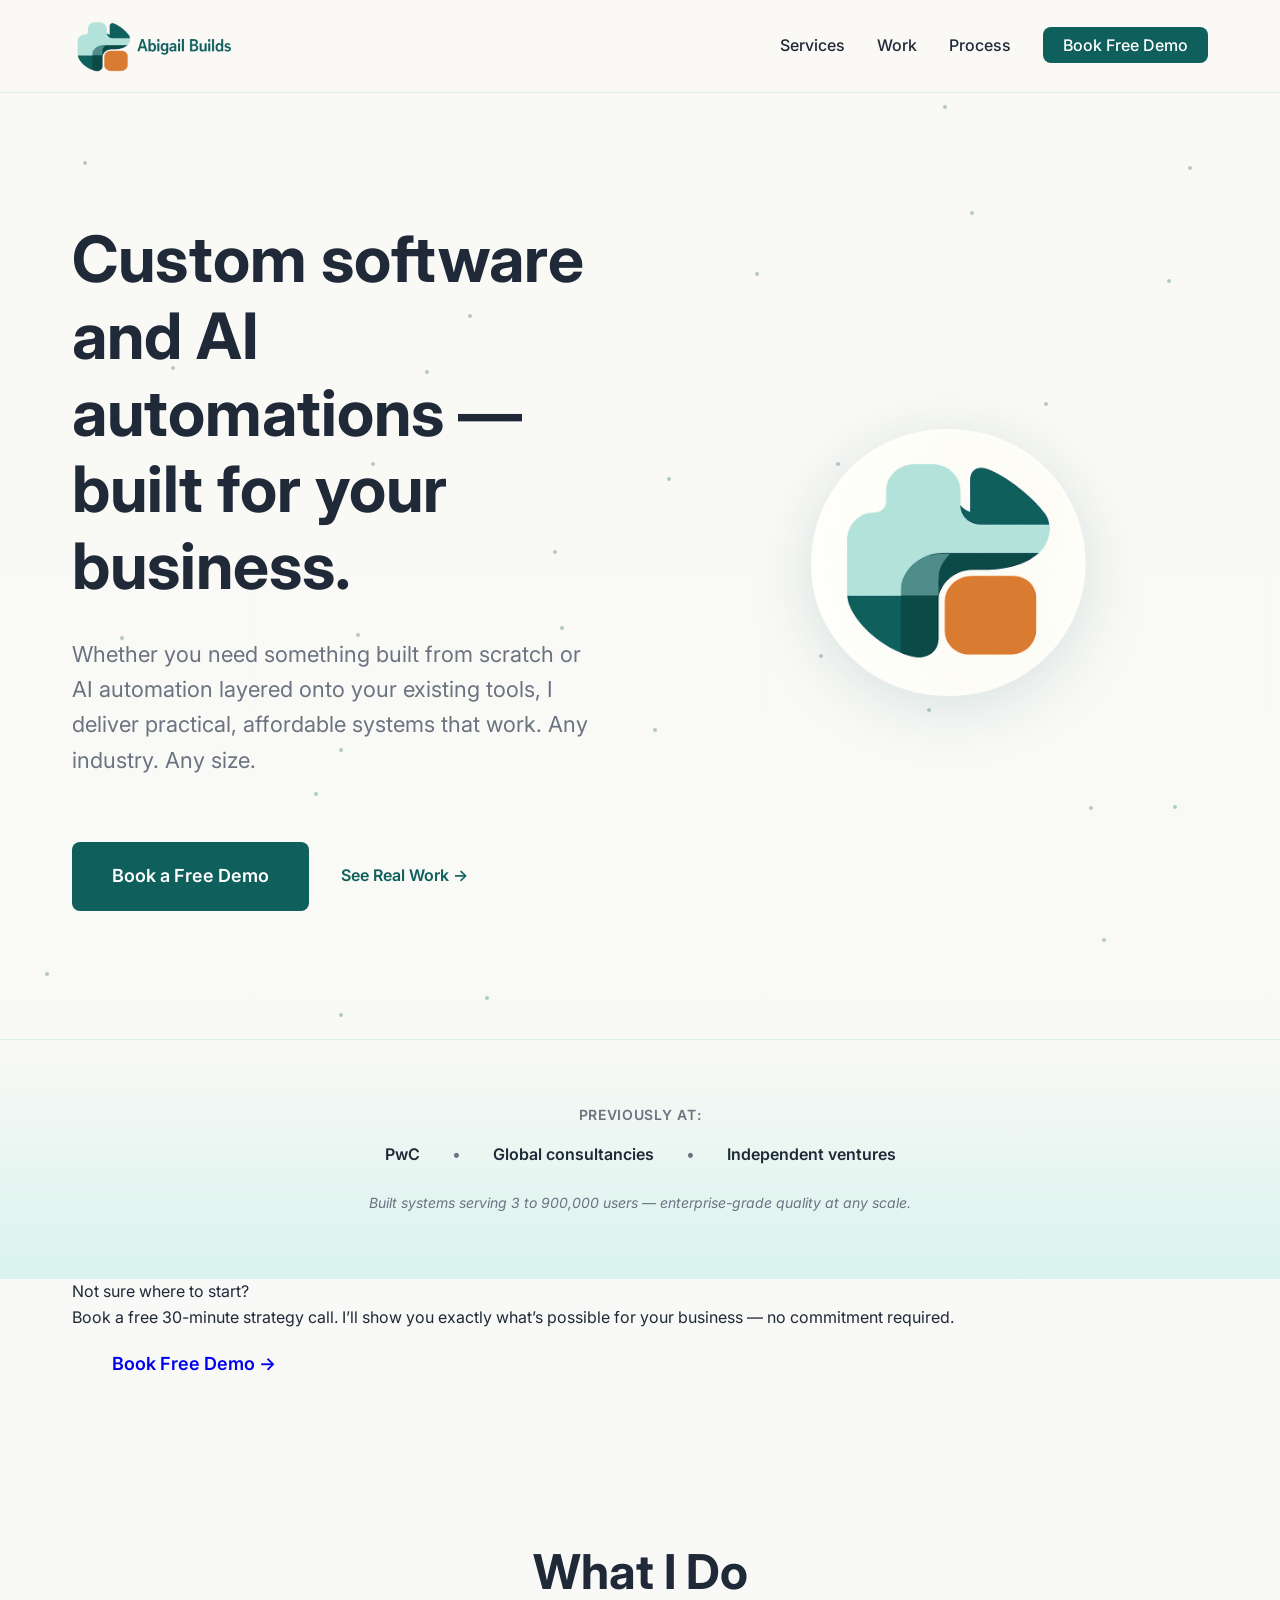
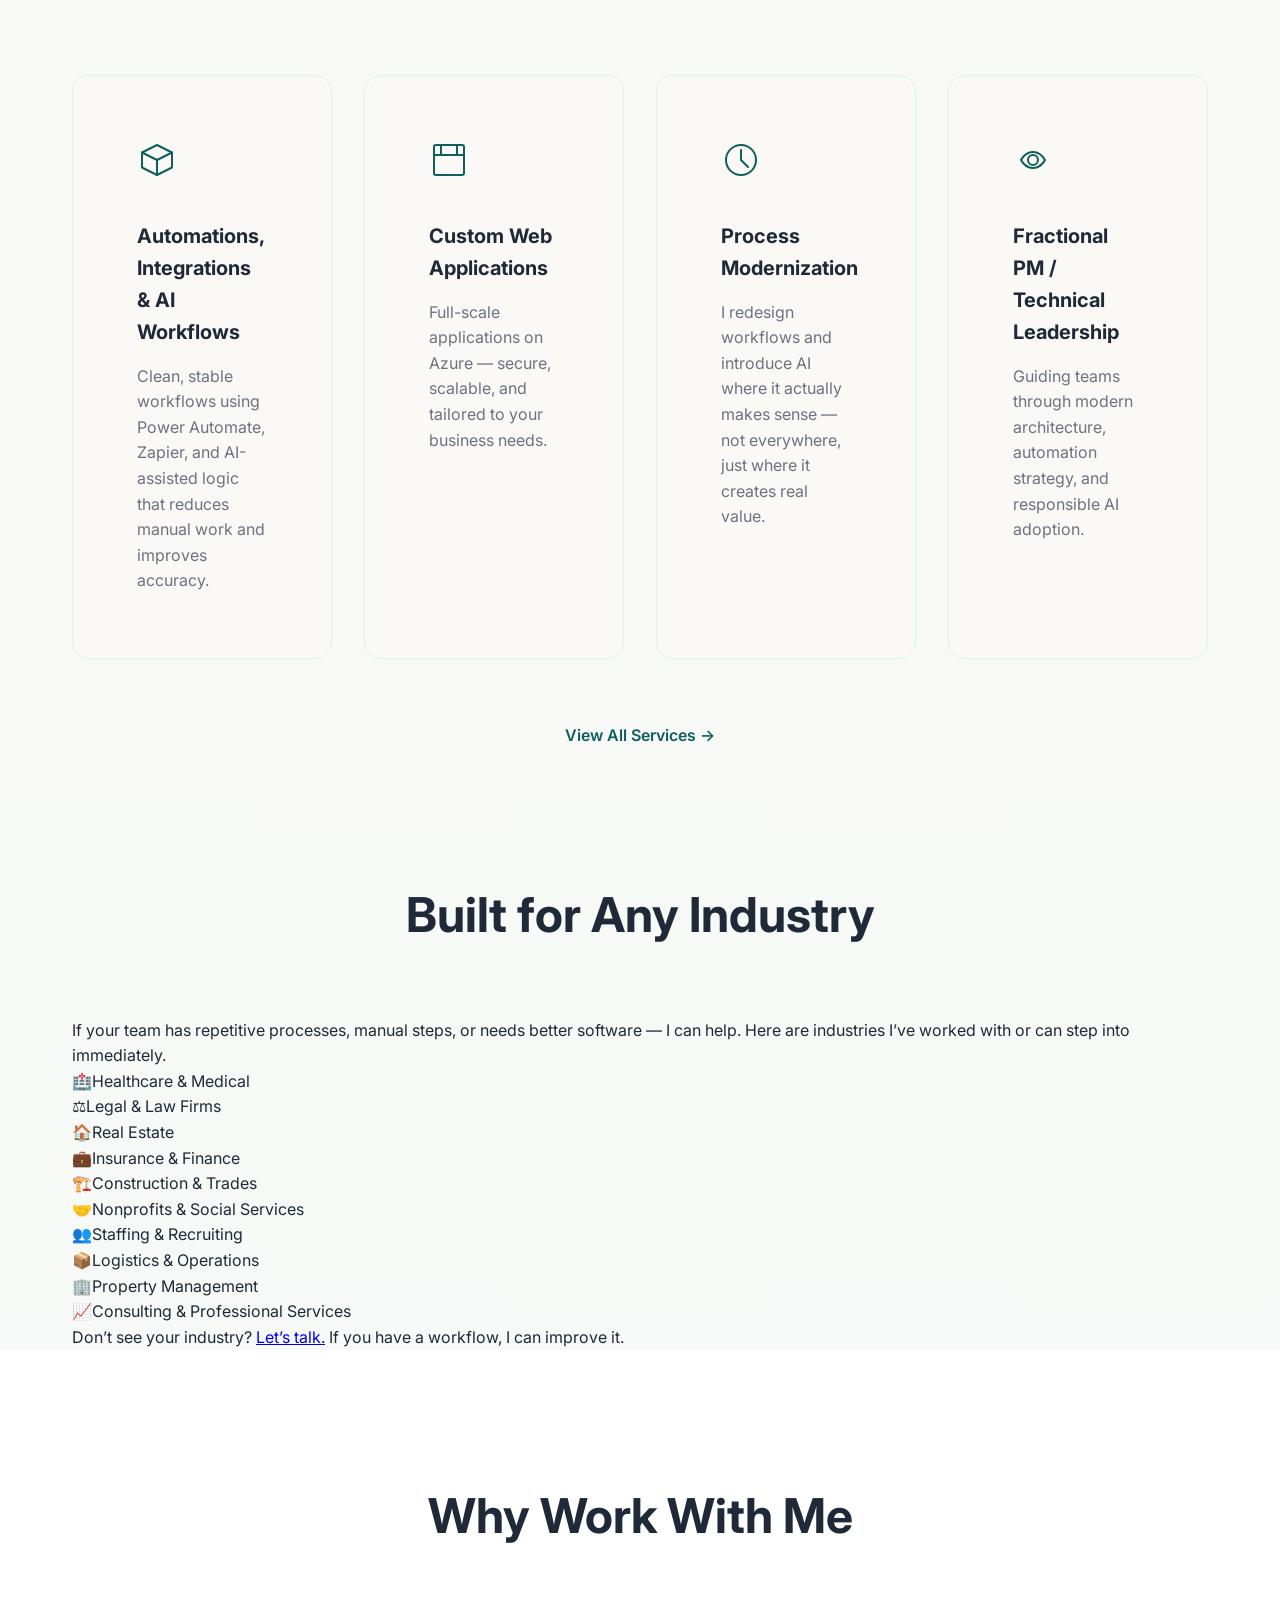
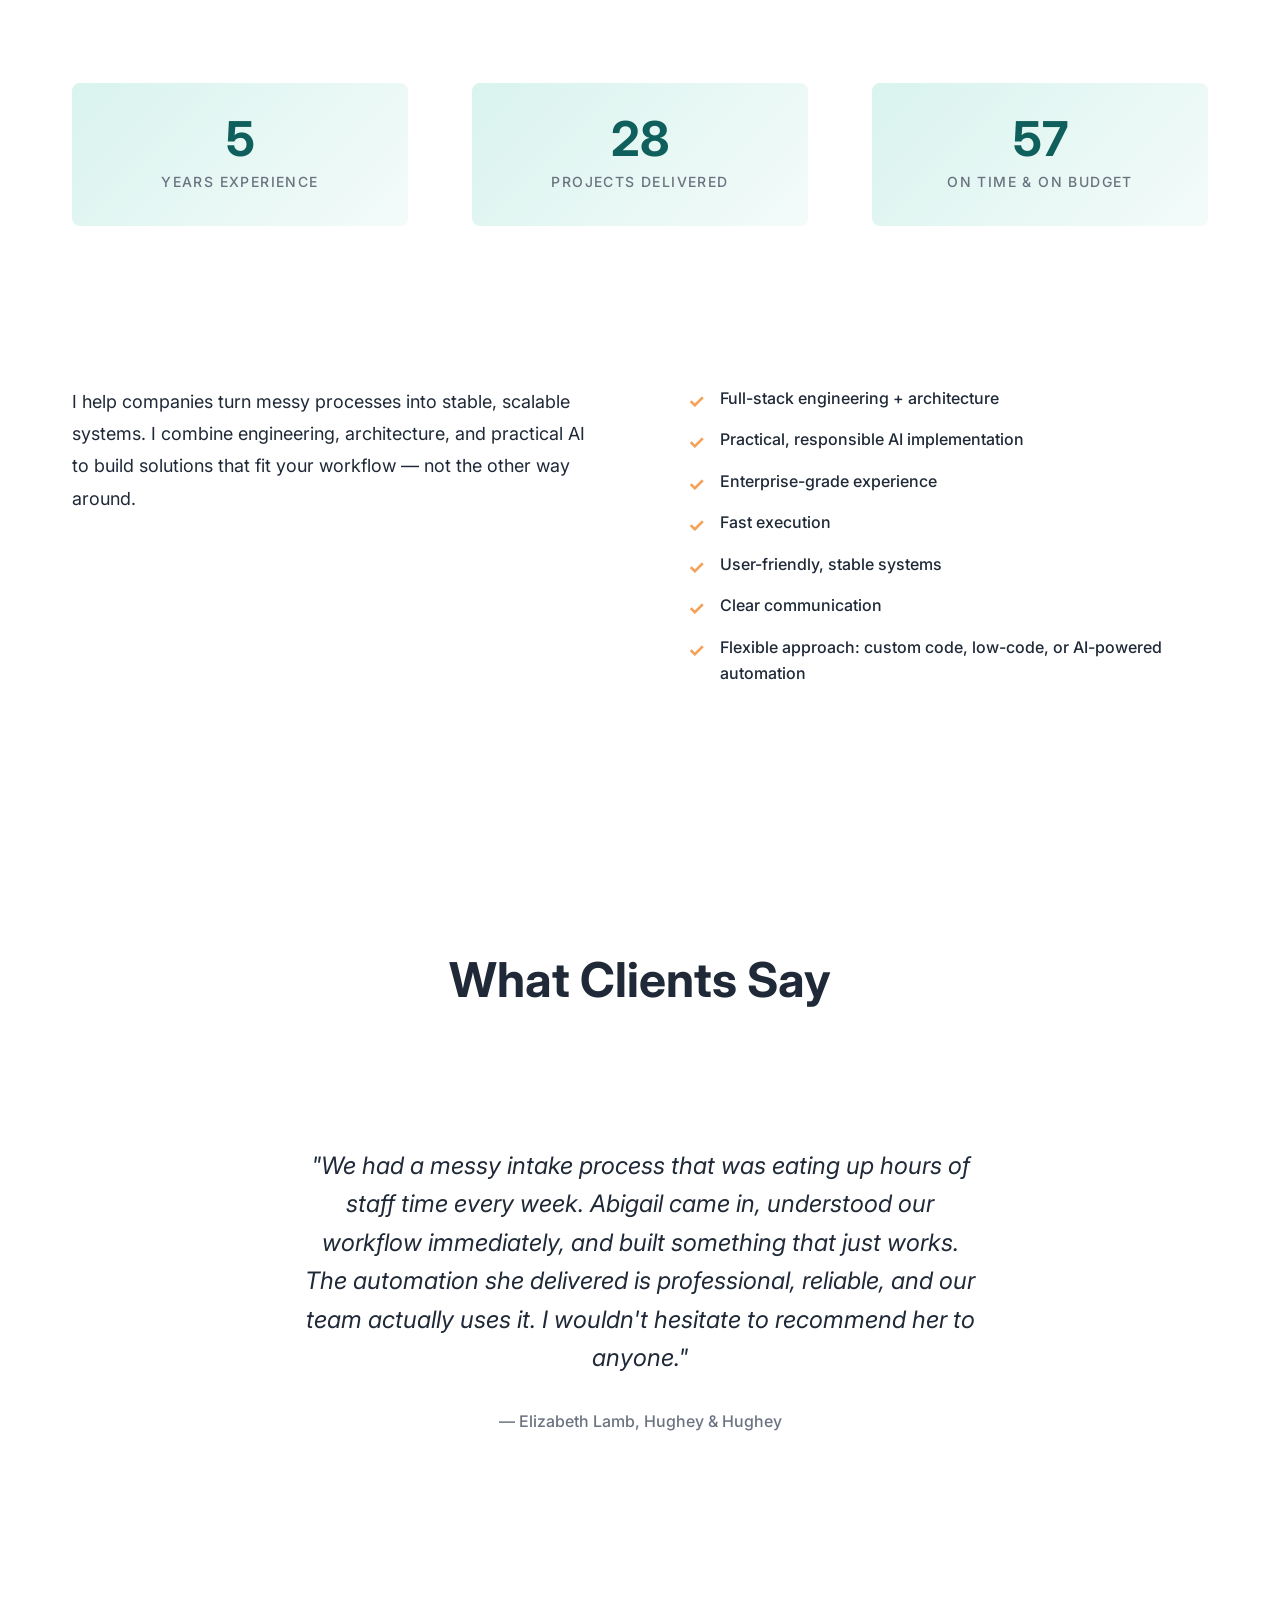
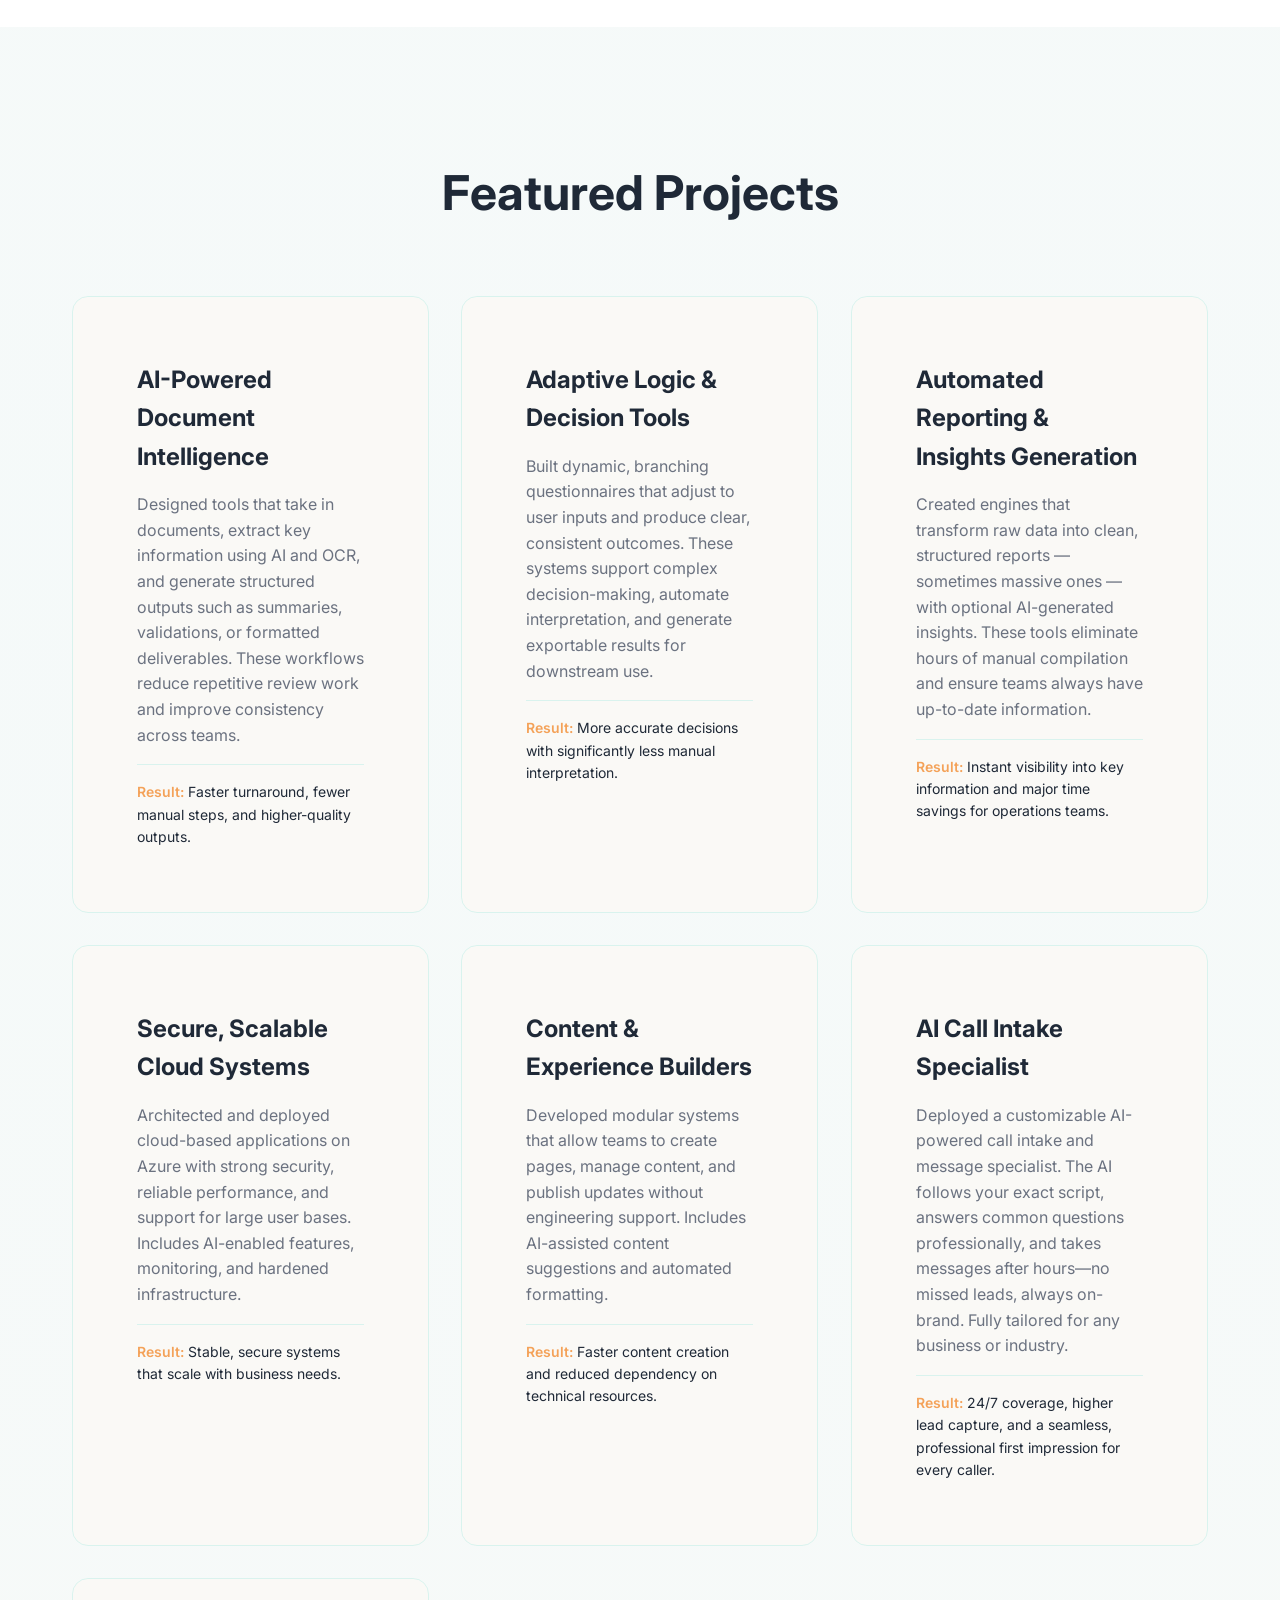
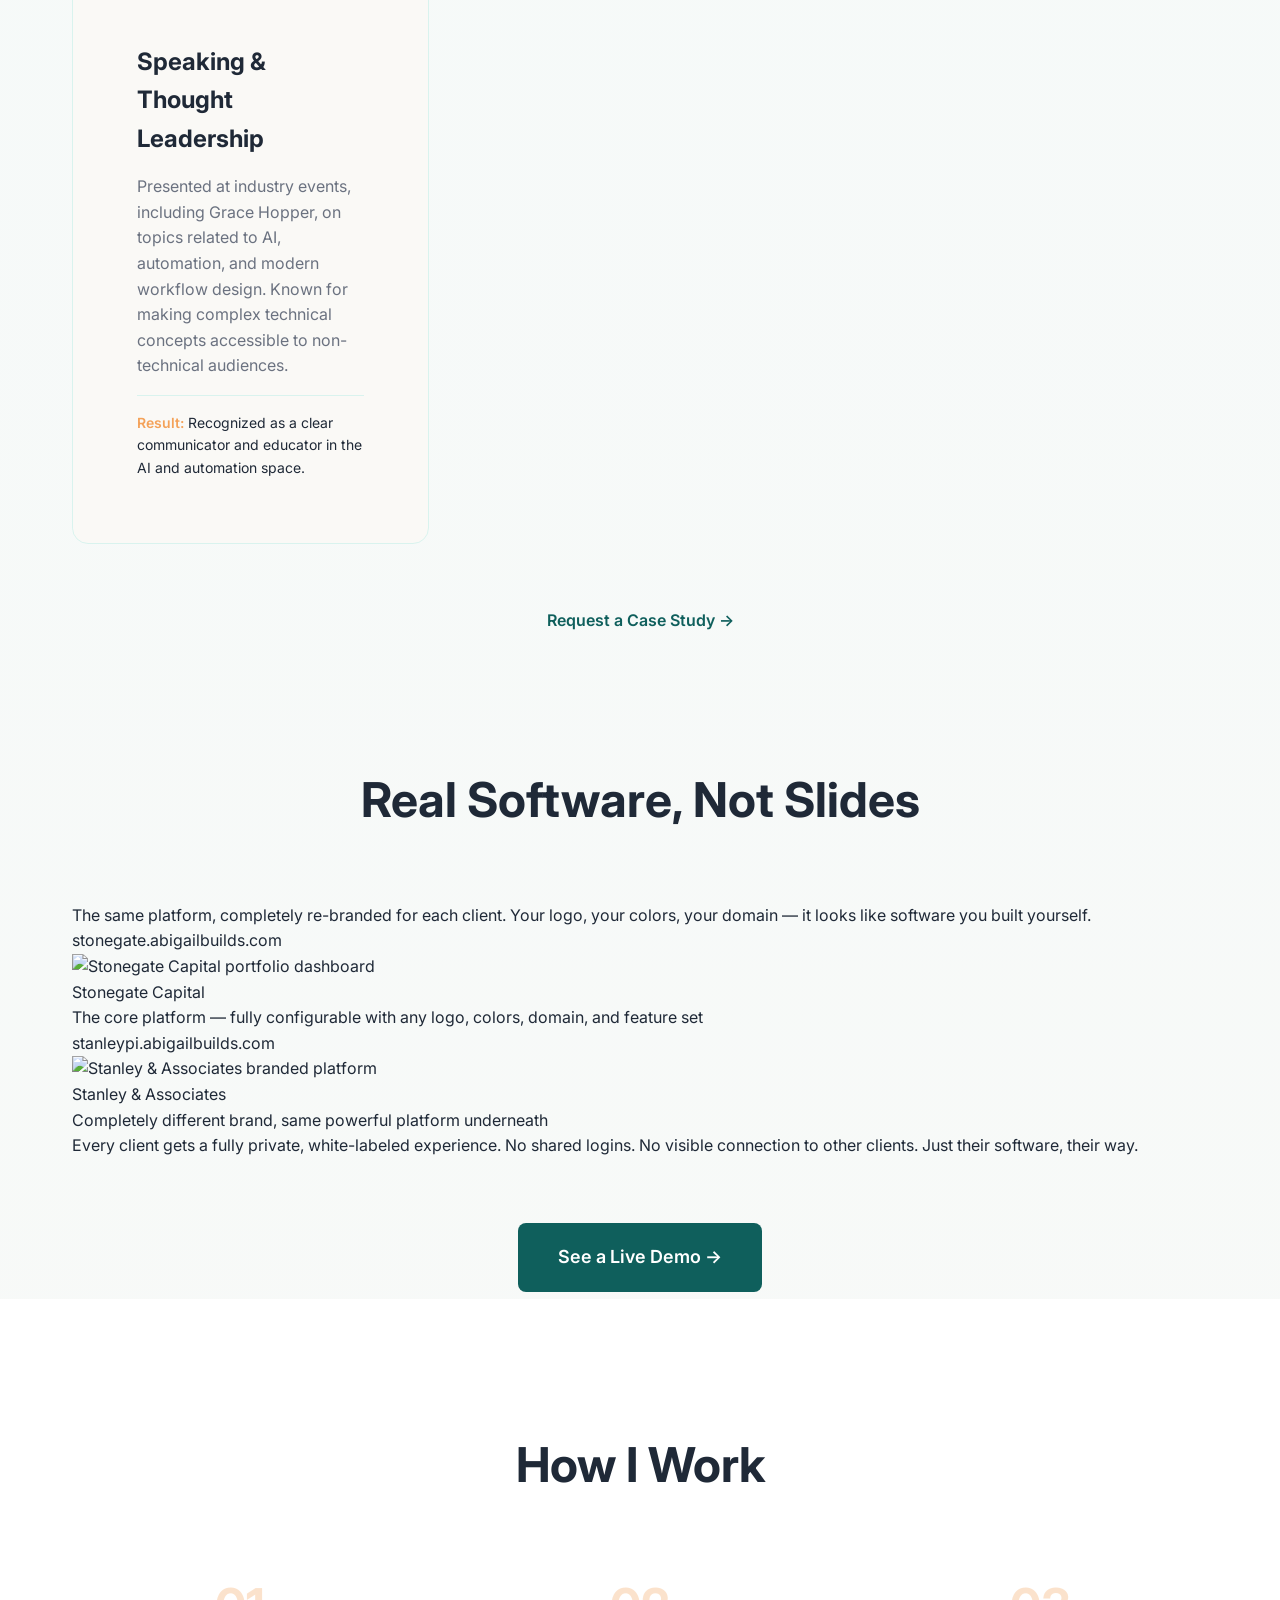
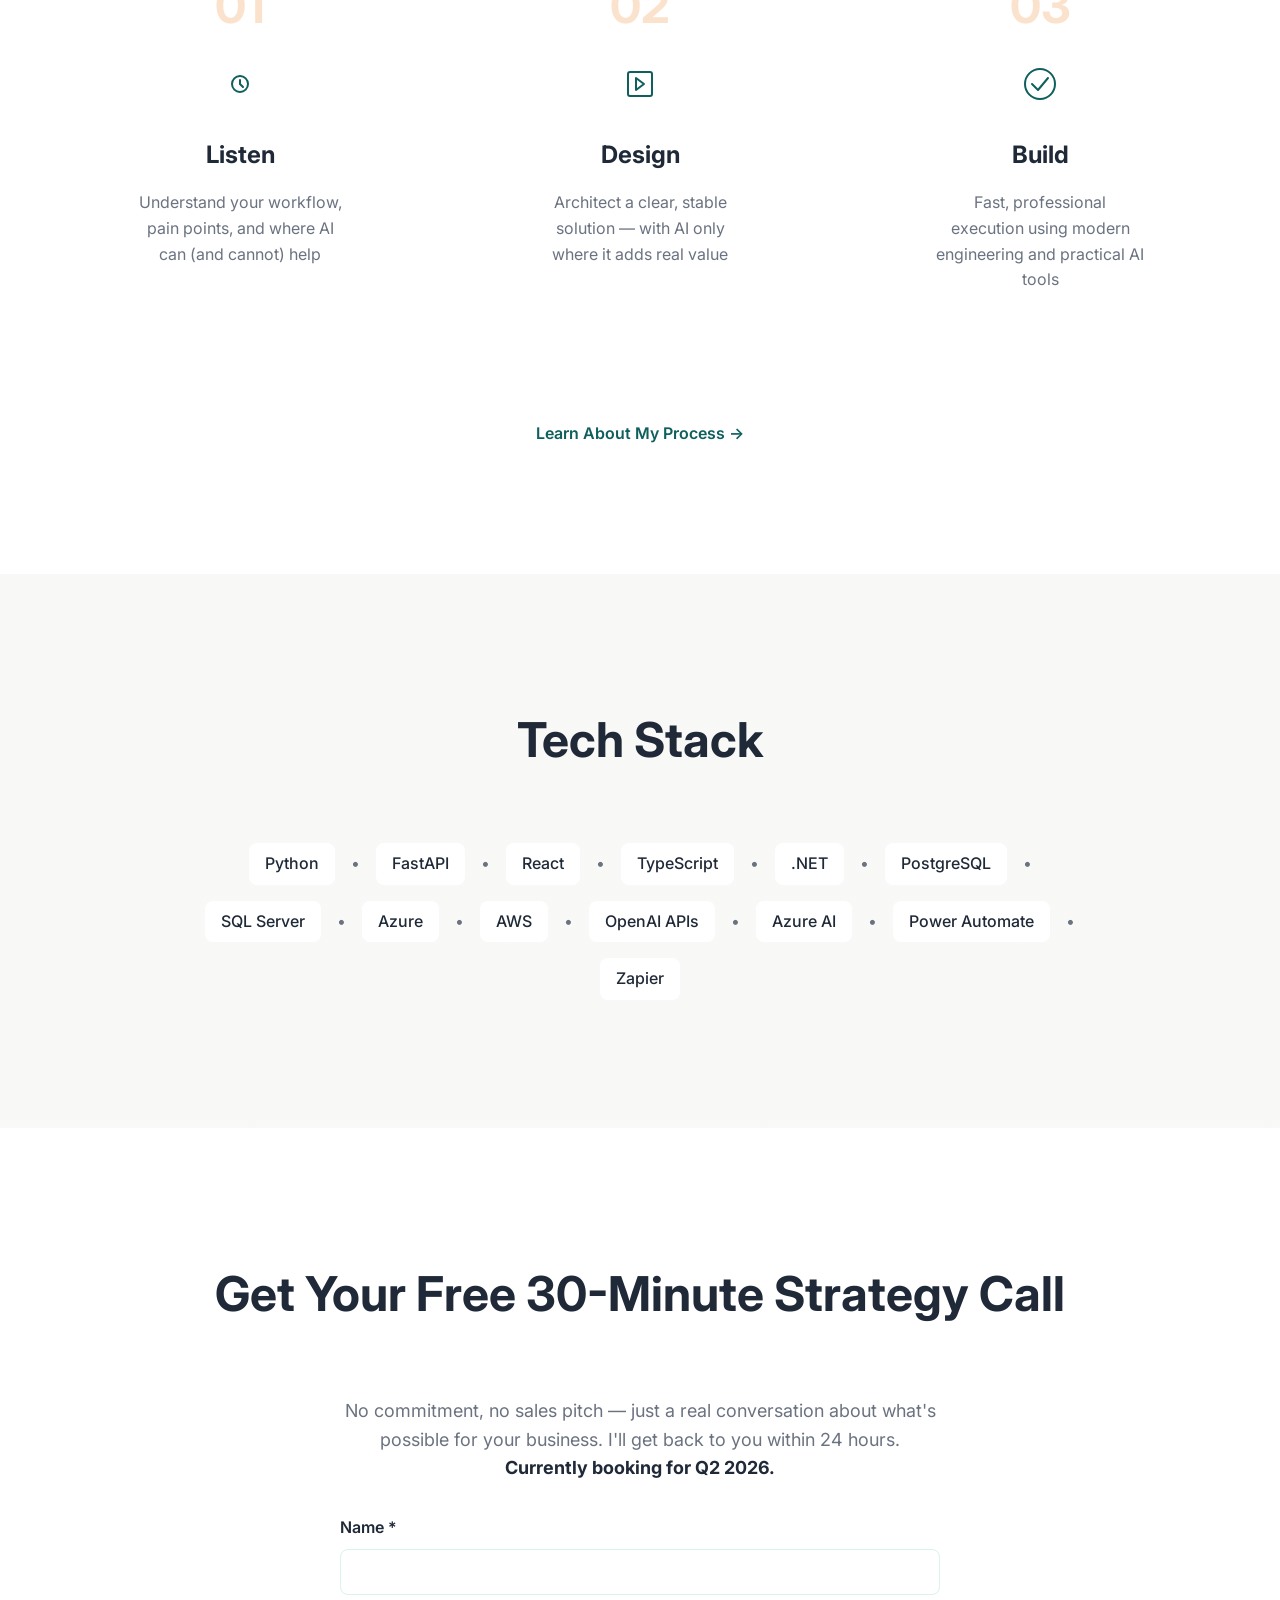
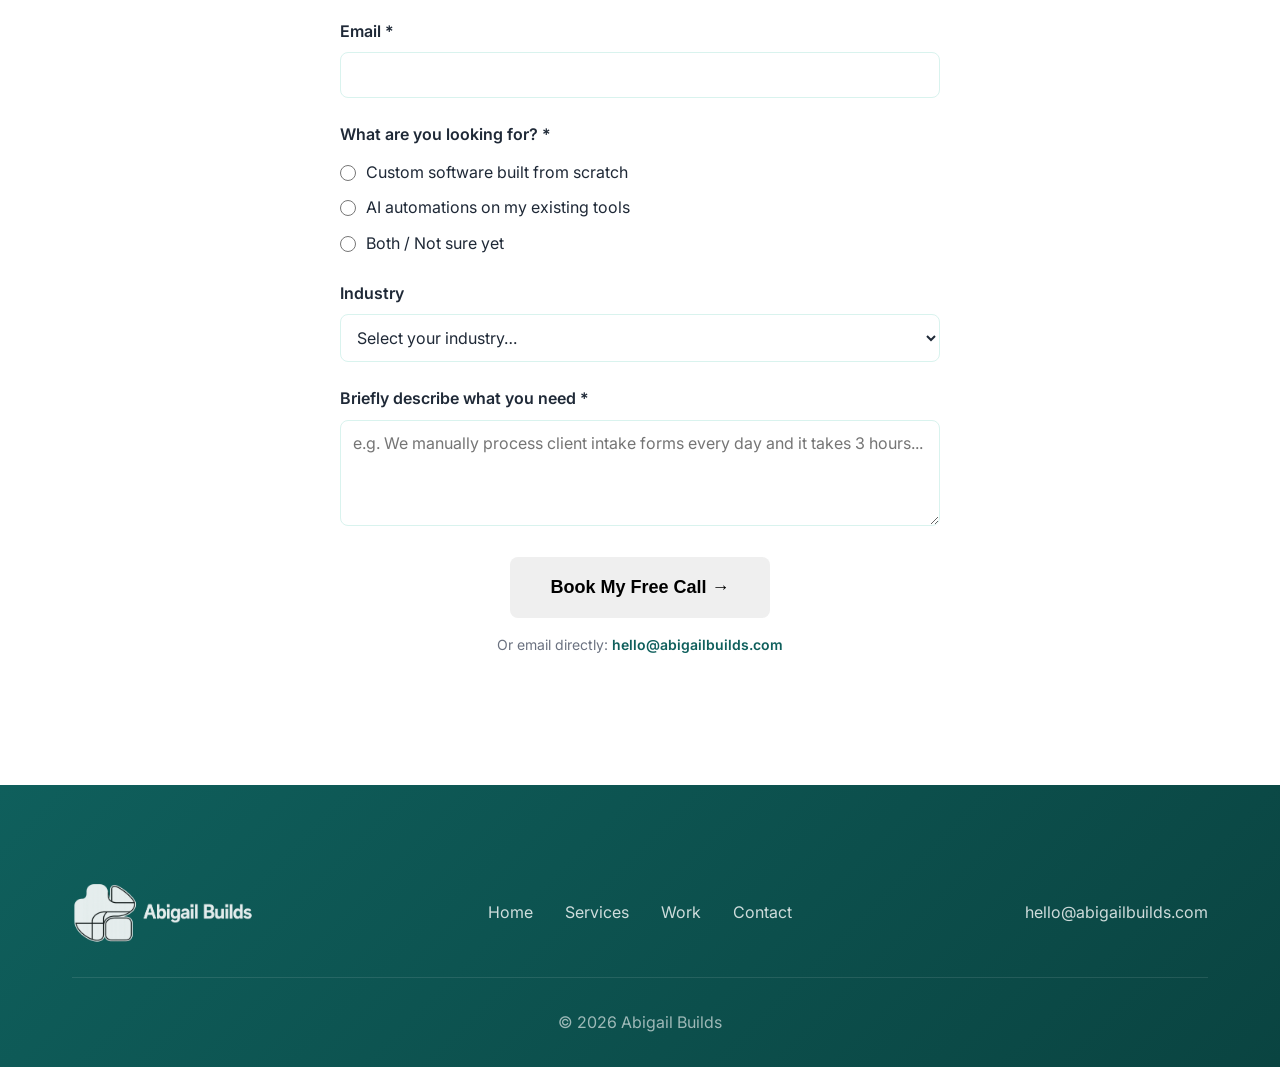
==== commit e4529a79: "AI specialist on projects" ====
--- a/index.html
+++ b/index.html
@@ -3,35 +3,75 @@
 <head>
     <meta charset="UTF-8">
     <meta name="viewport" content="width=device-width, initial-scale=1.0">
-    <meta name="description" content="Software engineer, architect, and AI-driven automation consultant helping companies streamline operations, modernize processes, and bring ideas to life.">
-    <title>Abigail Builds - Modern Systems Powered by Clean Architecture & Practical AI</title>
+    <meta name="description" content="Custom software and AI automations built for any industry. Book a free 30-minute strategy call with Abigail Builds — affordable, practical solutions whether you need something built from scratch or automation layered onto your existing tools.">
+    <title>Custom Software & AI Automation | Abigail Builds</title>
     <link rel="icon" type="image/x-icon" href="images/brand/favicon.ico">
     <link rel="stylesheet" href="styles.css">
     <link rel="preconnect" href="https://fonts.googleapis.com">
     <link rel="preconnect" href="https://fonts.gstatic.com" crossorigin>
     <link href="https://fonts.googleapis.com/css2?family=Inter:wght@300;400;500;600;700&display=swap" rel="stylesheet">
-    <meta property="og:title" content="Abigail Builds - Modern Systems Powered by Clean Architecture & Practical AI">
+    <meta property="og:title" content="Custom Software & AI Automation | Abigail Builds">
     <meta property="og:description" content="Software engineer, architect, and AI-driven automation consultant helping companies streamline operations, modernize processes, and bring ideas to life.">
     <meta property="og:type" content="website">
     <meta property="og:url" content="https://abigailbuilds.com/">
     <meta property="og:image" content="https://abigailbuilds.com/images/brand/logo-horizontal.png">
     <meta name="twitter:card" content="summary_large_image">
-    <meta name="twitter:title" content="Abigail Builds - Modern Systems Powered by Clean Architecture & Practical AI">
+    <meta name="twitter:title" content="Custom Software & AI Automation | Abigail Builds">
     <meta name="twitter:description" content="Software engineer, architect, and AI-driven automation consultant helping companies streamline operations, modernize processes, and bring ideas to life.">
     <meta name="twitter:image" content="https://abigailbuilds.com/images/brand/logo-horizontal.png">
     <link rel="canonical" href="https://abigailbuilds.com/">
     <script type="application/ld+json">
     {
       "@context": "https://schema.org",
-      "@type": "Person",
+      "@type": "ProfessionalService",
       "name": "Abigail Builds",
       "url": "https://abigailbuilds.com/",
+      "logo": "https://abigailbuilds.com/images/brand/logo-horizontal.png",
       "image": "https://abigailbuilds.com/images/brand/logo-horizontal.png",
+      "description": "Custom software development and AI automation consulting. We build web applications, AI workflows, and process automation for businesses in any industry.",
+      "priceRange": "$$",
+      "areaServed": "US",
       "sameAs": [
         "https://www.linkedin.com/in/abigailbuilds"
       ],
-      "jobTitle": "Software Engineer, Architect, AI Consultant",
-      "description": "Software engineer, architect, and AI-driven automation consultant helping companies streamline operations, modernize processes, and bring ideas to life."
+      "hasOfferCatalog": {
+        "@type": "OfferCatalog",
+        "name": "Services",
+        "itemListElement": [
+          {
+            "@type": "Offer",
+            "itemOffered": {
+              "@type": "Service",
+              "name": "AI Automations & Integrations",
+              "description": "Stable workflows using Power Automate, Zapier, and AI-assisted logic that reduce manual work and improve accuracy."
+            }
+          },
+          {
+            "@type": "Offer",
+            "itemOffered": {
+              "@type": "Service",
+              "name": "Custom Web Applications",
+              "description": "Full-scale web applications on Azure — secure, scalable, and tailored to your business needs."
+            }
+          },
+          {
+            "@type": "Offer",
+            "itemOffered": {
+              "@type": "Service",
+              "name": "Process Modernization",
+              "description": "Redesign workflows and introduce AI where it creates real value — not everywhere, just where it makes sense."
+            }
+          },
+          {
+            "@type": "Offer",
+            "itemOffered": {
+              "@type": "Service",
+              "name": "Fractional Technical Leadership",
+              "description": "Guiding teams through modern architecture, automation strategy, and responsible AI adoption."
+            }
+          }
+        ]
+      }
     }
     </script>
 </head>
@@ -46,7 +86,7 @@
                 <li><a href="#services">Services</a></li>
                 <li><a href="#work">Work</a></li>
                 <li><a href="#process">Process</a></li>
-                <li><a href="#contact" class="nav-cta">Start a Project</a></li>
+                <li><a href="#contact" class="nav-cta">Book Free Demo</a></li>
             </ul>
             <button class="mobile-menu-toggle" aria-label="Toggle menu">
                 <span></span>
@@ -61,11 +101,11 @@
         <div class="container">
             <div class="hero-content">
                 <div class="hero-left">
-                    <h1 class="hero-headline">I build systems that make work easier.</h1>
-                    <p class="hero-subheadline">Software engineer, architect, and AI-driven automation consultant helping companies streamline operations, modernize processes, and bring ideas to life.</p>
+                    <h1 class="hero-headline">Custom software and AI automations — built for your business.</h1>
+                    <p class="hero-subheadline">Whether you need something built from scratch or AI automation layered onto your existing tools, I deliver practical, affordable systems that work. Any industry. Any size.</p>
                     <div class="hero-ctas">
-                        <a href="#contact" class="btn btn-primary">Start a Project</a>
-                        <a href="#work" class="btn-text">See My Work →</a>
+                        <a href="#contact" class="btn btn-primary btn-large">Book a Free Demo</a>
+                        <a href="#work" class="btn-text">See Real Work →</a>
                     </div>
                 </div>
                 <div class="hero-right">
@@ -90,6 +130,19 @@
         </div>
     </section>
 
+    <!-- Free Demo Callout -->
+    <section class="demo-callout">
+        <div class="container">
+            <div class="demo-callout-inner">
+                <div class="demo-callout-text">
+                    <p class="demo-callout-headline">Not sure where to start?</p>
+                    <p class="demo-callout-sub">Book a free 30-minute strategy call. I’ll show you exactly what’s possible for your business — no commitment required.</p>
+                </div>
+                <a href="#contact" class="btn btn-accent btn-large">Book Free Demo →</a>
+            </div>
+        </div>
+    </section>
+
     <!-- What I Do -->
     <section id="services" class="services">
         <div class="container">
@@ -113,7 +166,7 @@
                         </svg>
                     </div>
                     <h3>Custom Web Applications</h3>
-                    <p>Full-scale applications on Azure — now enhanced with AI features like smart routing, intelligent search, and automated decision support.</p>
+                    <p>Full-scale applications on Azure — secure, scalable, and tailored to your business needs.</p>
                 </div>
                 <div class="service-card">
                     <div class="service-icon">
@@ -139,6 +192,27 @@
             <div class="section-cta">
                 <a href="#contact" class="btn-text">View All Services →</a>
             </div>
+        </div>
+    </section>
+
+    <!-- Industries -->
+    <section class="industries">
+        <div class="container">
+            <h2 class="section-title">Built for Any Industry</h2>
+            <p class="section-subtitle">If your team has repetitive processes, manual steps, or needs better software — I can help. Here are industries I’ve worked with or can step into immediately.</p>
+            <div class="industries-grid">
+                <div class="industry-card"><span class="industry-icon">🏥</span><span>Healthcare &amp; Medical</span></div>
+                <div class="industry-card"><span class="industry-icon">⚖️</span><span>Legal &amp; Law Firms</span></div>
+                <div class="industry-card"><span class="industry-icon">🏠</span><span>Real Estate</span></div>
+                <div class="industry-card"><span class="industry-icon">💼</span><span>Insurance &amp; Finance</span></div>
+                <div class="industry-card"><span class="industry-icon">🏗️</span><span>Construction &amp; Trades</span></div>
+                <div class="industry-card"><span class="industry-icon">🤝</span><span>Nonprofits &amp; Social Services</span></div>
+                <div class="industry-card"><span class="industry-icon">👥</span><span>Staffing &amp; Recruiting</span></div>
+                <div class="industry-card"><span class="industry-icon">📦</span><span>Logistics &amp; Operations</span></div>
+                <div class="industry-card"><span class="industry-icon">🏢</span><span>Property Management</span></div>
+                <div class="industry-card"><span class="industry-icon">📈</span><span>Consulting &amp; Professional Services</span></div>
+            </div>
+            <p class="industries-note">Don’t see your industry? <a href="#contact">Let’s talk.</a> If you have a workflow, I can improve it.</p>
         </div>
     </section>
 
@@ -182,6 +256,17 @@
         </div>
     </section>
 
+    <!-- Testimonial -->
+    <section class="testimonials">
+        <div class="container">
+            <h2 class="section-title">What Clients Say</h2>
+            <div class="testimonial-card">
+                <p class="testimonial-quote">"We had a messy intake process that was eating up hours of staff time every week. Abigail came in, understood our workflow immediately, and built something that just works. The automation she delivered is professional, reliable, and our team actually uses it. I wouldn't hesitate to recommend her to anyone."</p>
+                <p class="testimonial-author">— Elizabeth Lamb, Hughey &amp; Hughey</p>
+            </div>
+        </div>
+    </section>
+
     <!-- Featured Projects -->
     <section id="work" class="projects">
         <div class="container">
@@ -222,6 +307,14 @@
                         <p class="project-result"><strong>Result:</strong> Faster content creation and reduced dependency on technical resources.</p>
                     </div>
                 </div>
+
+                    <div class="project-card">
+                        <div class="project-content">
+                            <h3>AI Call Intake Specialist</h3>
+                            <p class="project-description">Deployed a customizable AI-powered call intake and message specialist. The AI follows your exact script, answers common questions professionally, and takes messages after hours—no missed leads, always on-brand. Fully tailored for any business or industry.</p>
+                            <p class="project-result"><strong>Result:</strong> 24/7 coverage, higher lead capture, and a seamless, professional first impression for every caller.</p>
+                        </div>
+                    </div>
                 <div class="project-card">
                     <div class="project-content">
                         <h3>Speaking & Thought Leadership</h3>
@@ -236,6 +329,50 @@
         </div>
     </section>
 
+    <!-- Software Preview -->
+    <section class="software-preview">
+        <div class="container">
+            <h2 class="section-title">Real Software, Not Slides</h2>
+            <p class="section-subtitle">The same platform, completely re-branded for each client. Your logo, your colors, your domain &mdash; it looks like software you built yourself.</p>
+            <div class="preview-grid preview-grid--two">
+                <div class="preview-item">
+                    <div class="browser-frame">
+                        <div class="browser-bar">
+                            <span class="browser-dot"></span>
+                            <span class="browser-dot"></span>
+                            <span class="browser-dot"></span>
+                            <span class="browser-url">stonegate.abigailbuilds.com</span>
+                        </div>
+                        <div class="browser-content">
+                            <img src="images/demos/stonegate-dashboard.png" alt="Stonegate Capital portfolio dashboard" class="preview-screenshot">
+                        </div>
+                    </div>
+                    <div class="preview-badge">Stonegate Capital</div>
+                    <p class="preview-caption">The core platform &mdash; fully configurable with any logo, colors, domain, and feature set</p>
+                </div>
+                <div class="preview-item">
+                    <div class="browser-frame">
+                        <div class="browser-bar">
+                            <span class="browser-dot"></span>
+                            <span class="browser-dot"></span>
+                            <span class="browser-dot"></span>
+                            <span class="browser-url">stanleypi.abigailbuilds.com</span>
+                        </div>
+                        <div class="browser-content">
+                            <img src="images/demos/stanleypi-dashboard.png" alt="Stanley &amp; Associates branded platform" class="preview-screenshot">
+                        </div>
+                    </div>
+                    <div class="preview-badge">Stanley &amp; Associates</div>
+                    <p class="preview-caption">Completely different brand, same powerful platform underneath</p>
+                </div>
+            </div>
+            <p class="preview-note">Every client gets a fully private, white-labeled experience. No shared logins. No visible connection to other clients. Just their software, their way.</p>
+            <div class="section-cta">
+                <a href="#contact" class="btn btn-primary btn-large">See a Live Demo &rarr;</a>
+            </div>
+        </div>
+    </section>
+
     <!-- How I Work -->
     <section id="process" class="process">
         <div class="container">
@@ -286,29 +423,31 @@
         <div class="container">
             <h2 class="section-title">Tech Stack</h2>
             <div class="tech-list">
+                <span class="tech-item">Python</span>
+                <span class="tech-separator">•</span>
+                <span class="tech-item">FastAPI</span>
+                <span class="tech-separator">•</span>
+                <span class="tech-item">React</span>
+                <span class="tech-separator">•</span>
+                <span class="tech-item">TypeScript</span>
+                <span class="tech-separator">•</span>
+                <span class="tech-item">.NET</span>
+                <span class="tech-separator">•</span>
+                <span class="tech-item">PostgreSQL</span>
+                <span class="tech-separator">•</span>
+                <span class="tech-item">SQL Server</span>
+                <span class="tech-separator">•</span>
                 <span class="tech-item">Azure</span>
                 <span class="tech-separator">•</span>
-                <span class="tech-item">.NET</span>
-                <span class="tech-separator">•</span>
-                <span class="tech-item">JavaScript</span>
+                <span class="tech-item">AWS</span>
+                <span class="tech-separator">•</span>
+                <span class="tech-item">OpenAI APIs</span>
+                <span class="tech-separator">•</span>
+                <span class="tech-item">Azure AI</span>
                 <span class="tech-separator">•</span>
                 <span class="tech-item">Power Automate</span>
                 <span class="tech-separator">•</span>
                 <span class="tech-item">Zapier</span>
-                <span class="tech-separator">•</span>
-                <span class="tech-item">SQL</span>
-                <span class="tech-separator">•</span>
-                <span class="tech-item">API Integrations</span>
-                <span class="tech-separator">•</span>
-                <span class="tech-item">ClickUp</span>
-                <span class="tech-separator">•</span>
-                <span class="tech-item">Google Workspace</span>
-                <span class="tech-separator">•</span>
-                <span class="tech-item">Azure AI</span>
-                <span class="tech-separator">•</span>
-                <span class="tech-item">OpenAI APIs</span>
-                <span class="tech-separator">•</span>
-                <span class="tech-item">AI-powered workflow tools</span>
             </div>
         </div>
     </section>
@@ -316,8 +455,8 @@
     <!-- Final CTA -->
     <section id="contact" class="final-cta">
         <div class="container">
-            <h2 class="cta-headline">Let's build something that <em>just works</em>.</h2>
-            <p style="font-size: 1.125rem; color: var(--color-text-light); margin-bottom: 2rem; max-width: 600px; margin-left: auto; margin-right: auto;">Currently booking for Q2 2026 • Limited availability</p>
+            <h2 class="cta-headline">Get Your Free 30-Minute Strategy Call</h2>
+            <p style="font-size: 1.125rem; color: var(--color-text-light); margin-bottom: 2rem; max-width: 600px; margin-left: auto; margin-right: auto;">No commitment, no sales pitch — just a real conversation about what's possible for your business. I'll get back to you within 24 hours. <strong style="color: var(--color-text);">Currently booking for Q2 2026.</strong></p>
             
             <form id="contact-form" style="max-width: 600px; margin: 0 auto; text-align: left;">
                 <div style="margin-bottom: 1.5rem;">
@@ -329,14 +468,50 @@
                     <label for="email" style="display: block; font-weight: 600; margin-bottom: 0.5rem; color: var(--color-text);">Email *</label>
                     <input type="email" id="email" name="email" required style="width: 100%; padding: 0.75rem; border: 1px solid var(--color-border); border-radius: var(--border-radius); font-family: var(--font-family); font-size: 1rem;">
                 </div>
+
+                <div style="margin-bottom: 1.5rem;">
+                    <label style="display: block; font-weight: 600; margin-bottom: 0.75rem; color: var(--color-text);">What are you looking for? *</label>
+                    <div style="display: flex; flex-direction: column; gap: 0.625rem;">
+                        <label style="display: flex; align-items: center; gap: 0.625rem; font-weight: 400; cursor: pointer; color: var(--color-text);">
+                            <input type="radio" name="service_type" value="Custom software built from scratch" required style="accent-color: var(--color-primary); width: 1rem; height: 1rem;">
+                            Custom software built from scratch
+                        </label>
+                        <label style="display: flex; align-items: center; gap: 0.625rem; font-weight: 400; cursor: pointer; color: var(--color-text);">
+                            <input type="radio" name="service_type" value="AI automations on my existing tools" style="accent-color: var(--color-primary); width: 1rem; height: 1rem;">
+                            AI automations on my existing tools
+                        </label>
+                        <label style="display: flex; align-items: center; gap: 0.625rem; font-weight: 400; cursor: pointer; color: var(--color-text);">
+                            <input type="radio" name="service_type" value="Both / Not sure yet" style="accent-color: var(--color-primary); width: 1rem; height: 1rem;">
+                            Both / Not sure yet
+                        </label>
+                    </div>
+                </div>
                 
                 <div style="margin-bottom: 1.5rem;">
-                    <label for="project" style="display: block; font-weight: 600; margin-bottom: 0.5rem; color: var(--color-text);">Tell me about your project *</label>
-                    <textarea id="project" name="project" required rows="5" style="width: 100%; padding: 0.75rem; border: 1px solid var(--color-border); border-radius: var(--border-radius); font-family: var(--font-family); font-size: 1rem; resize: vertical;"></textarea>
+                    <label for="industry" style="display: block; font-weight: 600; margin-bottom: 0.5rem; color: var(--color-text);">Industry</label>
+                    <select id="industry" name="industry" style="width: 100%; padding: 0.75rem; border: 1px solid var(--color-border); border-radius: var(--border-radius); font-family: var(--font-family); font-size: 1rem; background: white; color: var(--color-text);">
+                        <option value="" disabled selected>Select your industry…</option>
+                        <option value="Finance & Accounting">Finance &amp; Accounting</option>
+                        <option value="Legal">Legal</option>
+                        <option value="Healthcare">Healthcare</option>
+                        <option value="Real Estate">Real Estate</option>
+                        <option value="Construction & Trades">Construction &amp; Trades</option>
+                        <option value="Retail & eCommerce">Retail &amp; eCommerce</option>
+                        <option value="Consulting & Professional Services">Consulting &amp; Professional Services</option>
+                        <option value="Logistics & Operations">Logistics &amp; Operations</option>
+                        <option value="Education & Training">Education &amp; Training</option>
+                        <option value="Non-profit">Non-profit</option>
+                        <option value="Other">Other</option>
+                    </select>
+                </div>
+
+                <div style="margin-bottom: 1.5rem;">
+                    <label for="project" style="display: block; font-weight: 600; margin-bottom: 0.5rem; color: var(--color-text);">Briefly describe what you need *</label>
+                    <textarea id="project" name="project" required rows="4" placeholder="e.g. We manually process client intake forms every day and it takes 3 hours..." style="width: 100%; padding: 0.75rem; border: 1px solid var(--color-border); border-radius: var(--border-radius); font-family: var(--font-family); font-size: 1rem; resize: vertical;"></textarea>
                 </div>
                 
                 <div style="text-align: center;">
-                    <button type="submit" class="btn btn-primary btn-large">Send Project Inquiry</button>
+                    <button type="submit" class="btn btn-accent btn-large">Book My Free Call →</button>
                     <p style="margin-top: 1rem; font-size: 0.875rem; color: var(--color-text-light);">Or email directly: <a href="mailto:hello@abigailbuilds.com" style="color: var(--color-primary); text-decoration: none; font-weight: 600;">hello@abigailbuilds.com</a></p>
                 </div>
             </form>
--- a/styles.css
+++ b/styles.css
@@ -8,16 +8,85 @@
 }
 
 :root {
-    /* Abigail Builds Brand Colors */
-    --color-primary: #0F5F5C;           /* Deep Teal */
-    --color-primary-dark: #0a4441;      /* Darker Teal for hovers */
-    --color-secondary: #D9F3EE;         /* Soft Mint */
-    --color-accent: #F4A259;            /* Golden Apricot */
-    --color-text: #1f2937;
-    --color-text-light: #6b7280;
-    --color-background: #FAF9F6;        /* Off-White */
-    --color-background-alt: #ffffff;
-    --color-border: #D9F3EE;
+    /* ========================================
+       ABIGAIL BUILDS BRAND COLORS
+       ======================================== */
+    
+    /* Primary Colors */
+    --color-primary: #0F5F5C;           /* Deep Teal - Main brand color */
+    --color-secondary: #D9F3EE;         /* Soft Mint - Supporting color */
+    --color-accent: #F4A259;            /* Golden Apricot - Accent/CTA color */
+    --color-background: #FAF9F6;        /* Off-White - Main background */
+    
+    /* Deep Teal Variations */
+    --color-teal-lighter-2: #1A8A84;    /* +40% lighter */
+    --color-teal-lighter-1: #137470;    /* +20% lighter */
+    --color-teal-base: #0F5F5C;         /* Base Deep Teal */
+    --color-teal-darker-1: #0a4441;     /* -20% darker */
+    --color-teal-darker-2: #072f2d;     /* -40% darker */
+    
+    /* Soft Mint Variations */
+    --color-mint-lighter-2: #FFFFFF;    /* +40% lighter (white) */
+    --color-mint-lighter-1: #EFF9F7;    /* +20% lighter */
+    --color-mint-base: #D9F3EE;         /* Base Soft Mint */
+    --color-mint-darker-1: #B3E5DB;     /* -20% darker */
+    --color-mint-darker-2: #8DD7C8;     /* -40% darker */
+    
+    /* Golden Apricot Variations */
+    --color-apricot-lighter-2: #FDD4A8; /* +40% lighter */
+    --color-apricot-lighter-1: #F8BB81; /* +20% lighter */
+    --color-apricot-base: #F4A259;      /* Base Golden Apricot */
+    --color-apricot-darker-1: #E6803F;  /* -20% darker */
+    --color-apricot-darker-2: #D85F25;  /* -40% darker */
+    
+    /* Semantic Color Aliases for easier use */
+    --color-primary-hover: var(--color-teal-darker-1);
+    --color-primary-active: var(--color-teal-darker-2);
+    --color-accent-hover: var(--color-apricot-darker-1);
+    --color-accent-active: var(--color-apricot-darker-2);
+    
+    /* Text Colors */
+    --color-text: #1f2937;              /* Dark gray for main text */
+    --color-text-light: #6b7280;        /* Lighter gray for secondary text */
+    --color-text-muted: #9ca3af;        /* Muted gray for less important text */
+    --color-text-on-dark: #ffffff;      /* White text for dark backgrounds */
+    --color-text-on-accent: #ffffff;    /* White text for accent backgrounds */
+    
+    /* Background Colors */
+    --color-background-alt: var(--color-mint-lighter-2); /* White alternative */
+    --color-background-card: var(--color-mint-lighter-2); /* Card backgrounds */
+    --color-background-section: var(--color-mint-lighter-1); /* Section backgrounds */
+    
+    /* Border & Divider Colors */
+    --color-border: var(--color-secondary);
+    --color-border-light: var(--color-mint-lighter-1);
+    --color-border-muted: #e5e7eb;
+    
+    /* State Colors */
+    --color-success: var(--color-teal-base);
+    --color-warning: var(--color-accent);
+    --color-error: #dc2626;             /* Red for errors */
+    --color-info: var(--color-teal-lighter-1);
+    
+    /* Opacity-based Color Variations */
+    --color-primary-10: rgba(15, 95, 92, 0.1);
+    --color-primary-15: rgba(15, 95, 92, 0.15);
+    --color-primary-20: rgba(15, 95, 92, 0.2);
+    --color-secondary-30: rgba(217, 243, 238, 0.3);
+    --color-accent-30: rgba(244, 162, 89, 0.3);
+    --color-background-95: rgba(250, 249, 246, 0.95);
+    --color-white-10: rgba(255, 255, 255, 0.1);
+    --color-white-50: rgba(255, 255, 255, 0.5);
+    --color-white-60: rgba(255, 255, 255, 0.6);
+    --color-white-80: rgba(255, 255, 255, 0.8);
+    --color-black-10: rgba(0, 0, 0, 0.1);
+    
+    /* Shadow Colors */
+    --shadow-primary: 0 10px 30px var(--color-primary-10);
+    --shadow-primary-strong: 0 10px 30px var(--color-primary-15);
+    --shadow-card: 0 10px 30px var(--color-black-10);
+    --shadow-accent: 0 4px 12px var(--color-accent-30);
+    --shadow-focus: 0 0 0 3px var(--color-primary-10);
     
     /* Typography */
     --font-family: 'Inter', -apple-system, BlinkMacSystemFont, 'Segoe UI', system-ui, sans-serif;
@@ -83,7 +152,7 @@
 .navbar {
     position: sticky;
     top: 0;
-    background-color: rgba(250, 249, 246, 0.95);
+    background-color: var(--color-background-95);
     backdrop-filter: blur(10px);
     border-bottom: 1px solid var(--color-secondary);
     padding: var(--spacing-sm) 0;
@@ -107,7 +176,7 @@
 }
 
 .logo-img {
-    height: 40px;
+    height: 60px;
     width: auto;
     transition: opacity var(--transition-speed);
 }
@@ -259,13 +328,13 @@
     max-width: 450px;
     height: auto;
     animation: float 6s ease-in-out infinite;
-    filter: drop-shadow(0 10px 30px rgba(15, 95, 92, 0.15));
+    filter: drop-shadow(0 10px 30px var(--color-primary-15));
 }
 
 .hero-shape {
     width: 400px;
     height: 400px;
-    background: linear-gradient(135deg, rgba(15, 95, 92, 0.1) 0%, rgba(217, 243, 238, 0.3) 100%);
+    background: linear-gradient(135deg, var(--color-primary-10) 0%, var(--color-secondary-30) 100%);
     border-radius: 50%;
     animation: float 6s ease-in-out infinite;
 }
@@ -402,7 +471,7 @@
 
 .service-card:hover {
     transform: translateY(-5px);
-    box-shadow: 0 10px 30px rgba(0, 0, 0, 0.1);
+    box-shadow: var(--shadow-card);
     border-color: var(--color-primary);
 }
 
@@ -534,7 +603,7 @@
 
 .project-card:hover {
     transform: translateY(-5px);
-    box-shadow: 0 10px 30px rgba(0, 0, 0, 0.1);
+    box-shadow: var(--shadow-card);
     border-color: var(--color-primary);
 }
 
@@ -642,7 +711,7 @@
     background-color: var(--color-accent);
     color: white;
     transform: translateY(-2px);
-    box-shadow: 0 4px 12px rgba(244, 162, 89, 0.3);
+    box-shadow: var(--shadow-accent);
 }
 
 .tech-separator {
@@ -710,7 +779,7 @@
 
 input[type="text"]:invalid:not(:placeholder-shown),
 input[type="email"]:invalid:not(:placeholder-shown) {
-    border-color: #dc2626;
+    border-color: var(--color-error);
 }
 
 label {
@@ -721,7 +790,7 @@
    FOOTER
    ======================================== */
 .footer {
-    background: linear-gradient(135deg, var(--color-primary) 0%, #0a4441 100%);
+    background: linear-gradient(135deg, var(--color-primary) 0%, var(--color-primary-hover) 100%);
     color: white;
     padding: var(--spacing-xl) 0 var(--spacing-md);
 }
@@ -757,7 +826,7 @@
 }
 
 .footer-logo-img {
-    height: 12rem;
+    height: 4rem;
     width: auto;
     opacity: 0.9;
 }
@@ -970,7 +1039,24 @@
 
 @media (max-width: 768px) {
     .nav-links {
-        display: none;
+        position: fixed;
+        top: 73px;
+        right: -100%;
+        width: 100%;
+        max-width: 300px;
+        height: calc(100vh - 73px);
+        background-color: var(--color-background-alt);
+        flex-direction: column;
+        align-items: flex-start;
+        padding: var(--spacing-md);
+        gap: var(--spacing-sm);
+        box-shadow: -2px 0 10px rgba(0, 0, 0, 0.1);
+        transition: right 0.3s ease-in-out;
+        overflow-y: auto;
+    }
+    
+    .nav-links.active {
+        right: 0;
     }
     
     .mobile-menu-toggle {
@@ -1069,7 +1155,7 @@
 
 input[type="text"]:invalid:not(:placeholder-shown),
 input[type="email"]:invalid:not(:placeholder-shown) {
-    border-color: #dc2626;
+    border-color: var(--color-error);
 }
 
 label {
@@ -1080,7 +1166,7 @@
    FOOTER
    ======================================== */
 .footer {
-    background: linear-gradient(135deg, var(--color-primary) 0%, #0a4441 100%);
+    background: linear-gradient(135deg, var(--color-primary) 0%, var(--color-primary-hover) 100%);
     color: white;
     padding: var(--spacing-xl) 0 var(--spacing-md);
 }
@@ -1116,7 +1202,7 @@
 }
 
 .footer-logo-img {
-    height: 12rem;
+    height: 4rem;
     width: auto;
     opacity: 0.9;
 }
@@ -1329,7 +1415,24 @@
 
 @media (max-width: 768px) {
     .nav-links {
-        display: none;
+        position: fixed;
+        top: 73px;
+        right: -100%;
+        width: 100%;
+        max-width: 300px;
+        height: calc(100vh - 73px);
+        background-color: var(--color-background-alt);
+        flex-direction: column;
+        align-items: flex-start;
+        padding: var(--spacing-md);
+        gap: var(--spacing-sm);
+        box-shadow: -2px 0 10px rgba(0, 0, 0, 0.1);
+        transition: right 0.3s ease-in-out;
+        overflow-y: auto;
+    }
+    
+    .nav-links.active {
+        right: 0;
     }
     
     .mobile-menu-toggle {
@@ -1428,7 +1531,7 @@
 
 input[type="text"]:invalid:not(:placeholder-shown),
 input[type="email"]:invalid:not(:placeholder-shown) {
-    border-color: #dc2626;
+    border-color: var(--color-error);
 }
 
 label {
@@ -1439,7 +1542,7 @@
    FOOTER
    ======================================== */
 .footer {
-    background: linear-gradient(135deg, var(--color-primary) 0%, #0a4441 100%);
+    background: linear-gradient(135deg, var(--color-primary) 0%, var(--color-primary-hover) 100%);
     color: white;
     padding: var(--spacing-xl) 0 var(--spacing-md);
 }
@@ -1475,7 +1578,7 @@
 }
 
 .footer-logo-img {
-    height: 12rem;
+    height: 4rem;
     width: auto;
     opacity: 0.9;
 }
@@ -1688,7 +1791,24 @@
 
 @media (max-width: 768px) {
     .nav-links {
-        display: none;
+        position: fixed;
+        top: 73px;
+        right: -100%;
+        width: 100%;
+        max-width: 300px;
+        height: calc(100vh - 73px);
+        background-color: var(--color-background-alt);
+        flex-direction: column;
+        align-items: flex-start;
+        padding: var(--spacing-md);
+        gap: var(--spacing-sm);
+        box-shadow: -2px 0 10px rgba(0, 0, 0, 0.1);
+        transition: right 0.3s ease-in-out;
+        overflow-y: auto;
+    }
+    
+    .nav-links.active {
+        right: 0;
     }
     
     .mobile-menu-toggle {
@@ -1787,7 +1907,7 @@
 
 input[type="text"]:invalid:not(:placeholder-shown),
 input[type="email"]:invalid:not(:placeholder-shown) {
-    border-color: #dc2626;
+    border-color: var(--color-error);
 }
 
 label {
@@ -1798,7 +1918,7 @@
    FOOTER
    ======================================== */
 .footer {
-    background: linear-gradient(135deg, var(--color-primary) 0%, #0a4441 100%);
+    background: linear-gradient(135deg, var(--color-primary) 0%, var(--color-primary-hover) 100%);
     color: white;
     padding: var(--spacing-xl) 0 var(--spacing-md);
 }
@@ -1834,7 +1954,7 @@
 }
 
 .footer-logo-img {
-    height: 12rem;
+    height: 4rem;
     width: auto;
     opacity: 0.9;
 }
@@ -2047,7 +2167,24 @@
 
 @media (max-width: 768px) {
     .nav-links {
-        display: none;
+        position: fixed;
+        top: 73px;
+        right: -100%;
+        width: 100%;
+        max-width: 300px;
+        height: calc(100vh - 73px);
+        background-color: var(--color-background-alt);
+        flex-direction: column;
+        align-items: flex-start;
+        padding: var(--spacing-md);
+        gap: var(--spacing-sm);
+        box-shadow: -2px 0 10px rgba(0, 0, 0, 0.1);
+        transition: right 0.3s ease-in-out;
+        overflow-y: auto;
+    }
+    
+    .nav-links.active {
+        right: 0;
     }
     
     .mobile-menu-toggle {
@@ -2146,7 +2283,7 @@
 
 input[type="text"]:invalid:not(:placeholder-shown),
 input[type="email"]:invalid:not(:placeholder-shown) {
-    border-color: #dc2626;
+    border-color: var(--color-error);
 }
 
 label {
@@ -2157,7 +2294,7 @@
    FOOTER
    ======================================== */
 .footer {
-    background: linear-gradient(135deg, var(--color-primary) 0%, #0a4441 100%);
+    background: linear-gradient(135deg, var(--color-primary) 0%, var(--color-primary-hover) 100%);
     color: white;
     padding: var(--spacing-xl) 0 var(--spacing-md);
 }
@@ -2193,7 +2330,7 @@
 }
 
 .footer-logo-img {
-    height: 12rem;
+    height: 4rem;
     width: auto;
     opacity: 0.9;
 }
@@ -2406,7 +2543,24 @@
 
 @media (max-width: 768px) {
     .nav-links {
-        display: none;
+        position: fixed;
+        top: 73px;
+        right: -100%;
+        width: 100%;
+        max-width: 300px;
+        height: calc(100vh - 73px);
+        background-color: var(--color-background-alt);
+        flex-direction: column;
+        align-items: flex-start;
+        padding: var(--spacing-md);
+        gap: var(--spacing-sm);
+        box-shadow: -2px 0 10px rgba(0, 0, 0, 0.1);
+        transition: right 0.3s ease-in-out;
+        overflow-y: auto;
+    }
+    
+    .nav-links.active {
+        right: 0;
     }
     
     .mobile-menu-toggle {
@@ -2505,7 +2659,7 @@
 
 input[type="text"]:invalid:not(:placeholder-shown),
 input[type="email"]:invalid:not(:placeholder-shown) {
-    border-color: #dc2626;
+    border-color: var(--color-error);
 }
 
 label {
@@ -2516,7 +2670,7 @@
    FOOTER
    ======================================== */
 .footer {
-    background: linear-gradient(135deg, var(--color-primary) 0%, #0a4441 100%);
+    background: linear-gradient(135deg, var(--color-primary) 0%, var(--color-primary-hover) 100%);
     color: white;
     padding: var(--spacing-xl) 0 var(--spacing-md);
 }
@@ -2552,7 +2706,7 @@
 }
 
 .footer-logo-img {
-    height: 12rem;
+    height: 4rem;
     width: auto;
     opacity: 0.9;
 }
@@ -2709,7 +2863,7 @@
 
 @keyframes fadeInUp {
     to {
-        opacity: 1;
+        opacity:  1;
         transform: translateY(0);
     }
 }
@@ -2765,7 +2919,24 @@
 
 @media (max-width: 768px) {
     .nav-links {
-        display: none;
+        position: fixed;
+        top: 73px;
+        right: -100%;
+        width: 100%;
+        max-width: 300px;
+        height: calc(100vh - 73px);
+        background-color: var(--color-background-alt);
+        flex-direction: column;
+        align-items: flex-start;
+        padding: var(--spacing-md);
+        gap: var(--spacing-sm);
+        box-shadow: -2px 0 10px rgba(0, 0, 0, 0.1);
+        transition: right 0.3s ease-in-out;
+        overflow-y: auto;
+    }
+    
+    .nav-links.active {
+        right: 0;
     }
     
     .mobile-menu-toggle {
@@ -2844,20 +3015,3 @@
         text-align: center;
     }
 }
-
-/* ========================================
-   FORM STYLES
-   ======================================== */
-input[type="text"],
-input[type="email"],
-textarea {
-    transition: border-color var(--transition-speed);
-}
-
-input[type="text"]:focus,
-input[type="email"]:focus,
-textarea:focus {
-    outline: none;
-    border-color: var(--color-primary);
-    box-shadow: 0 0 0 3px rgba(15, 95,
-
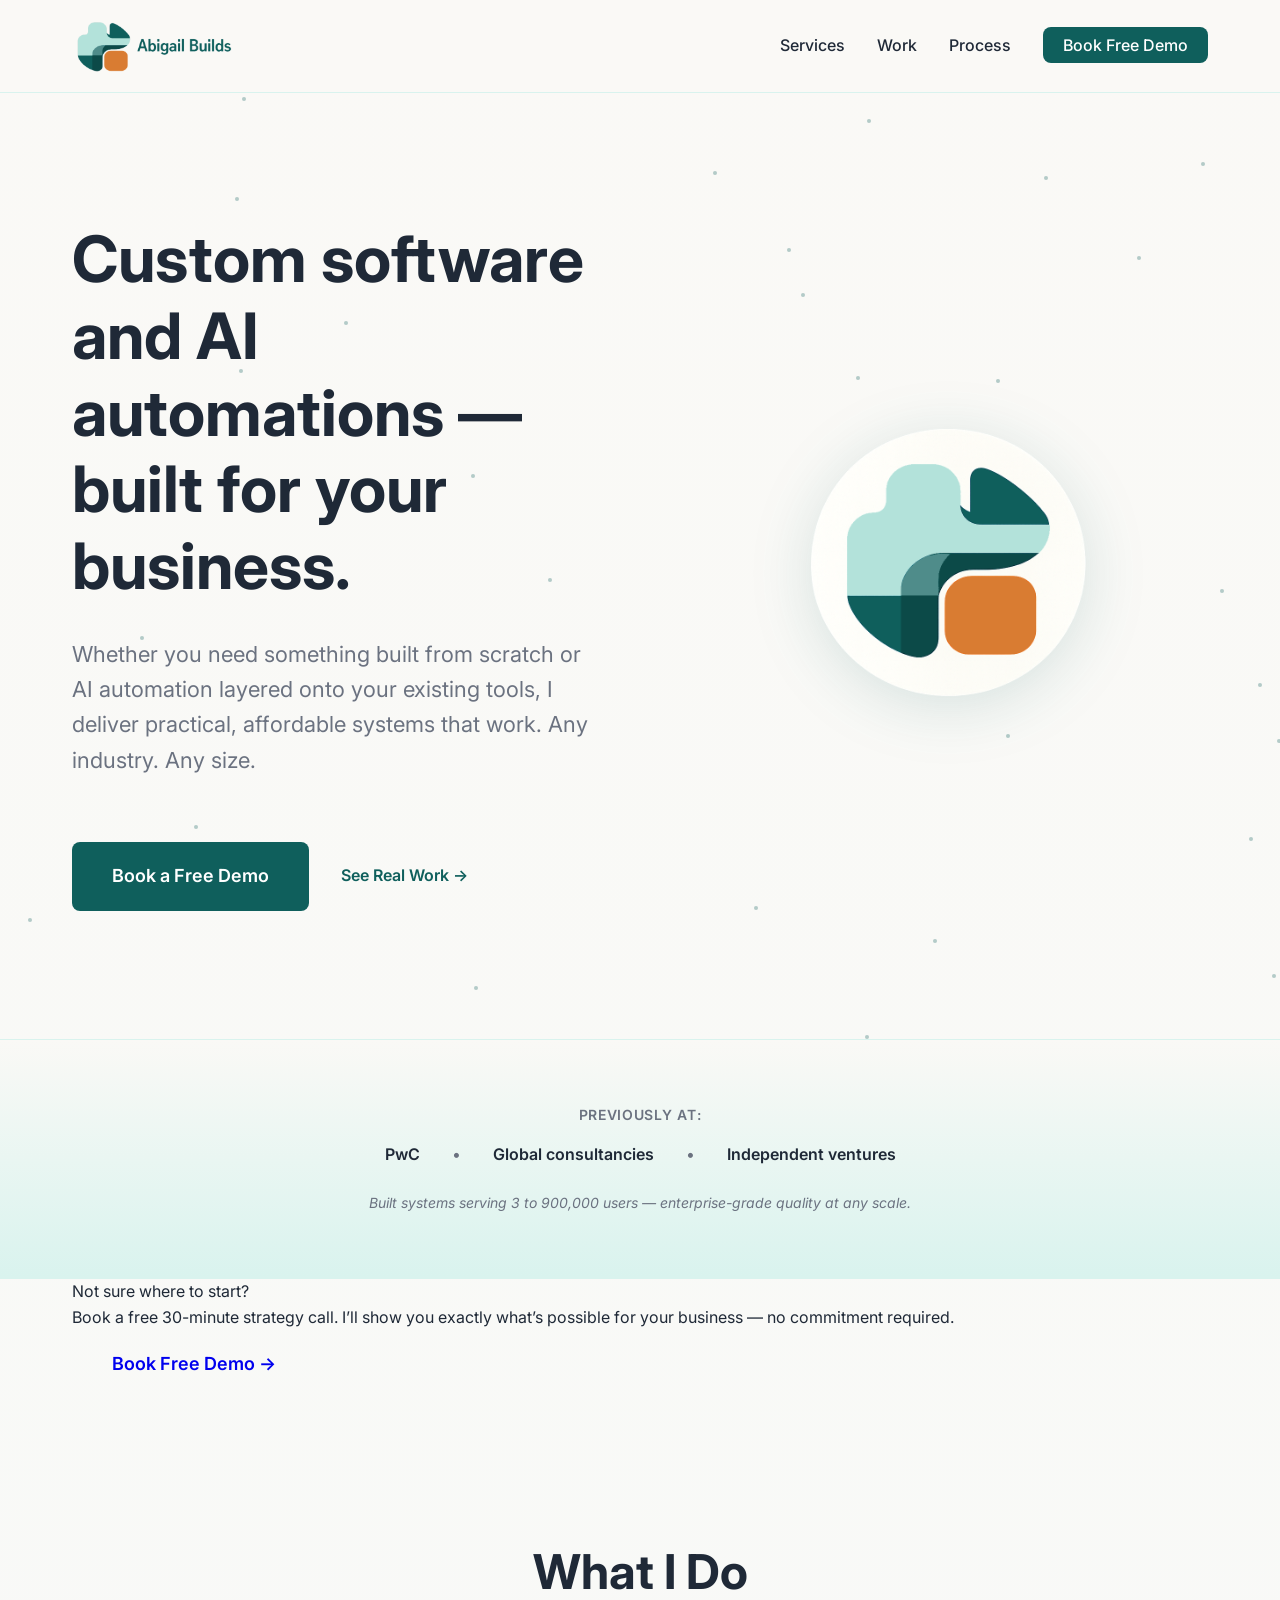
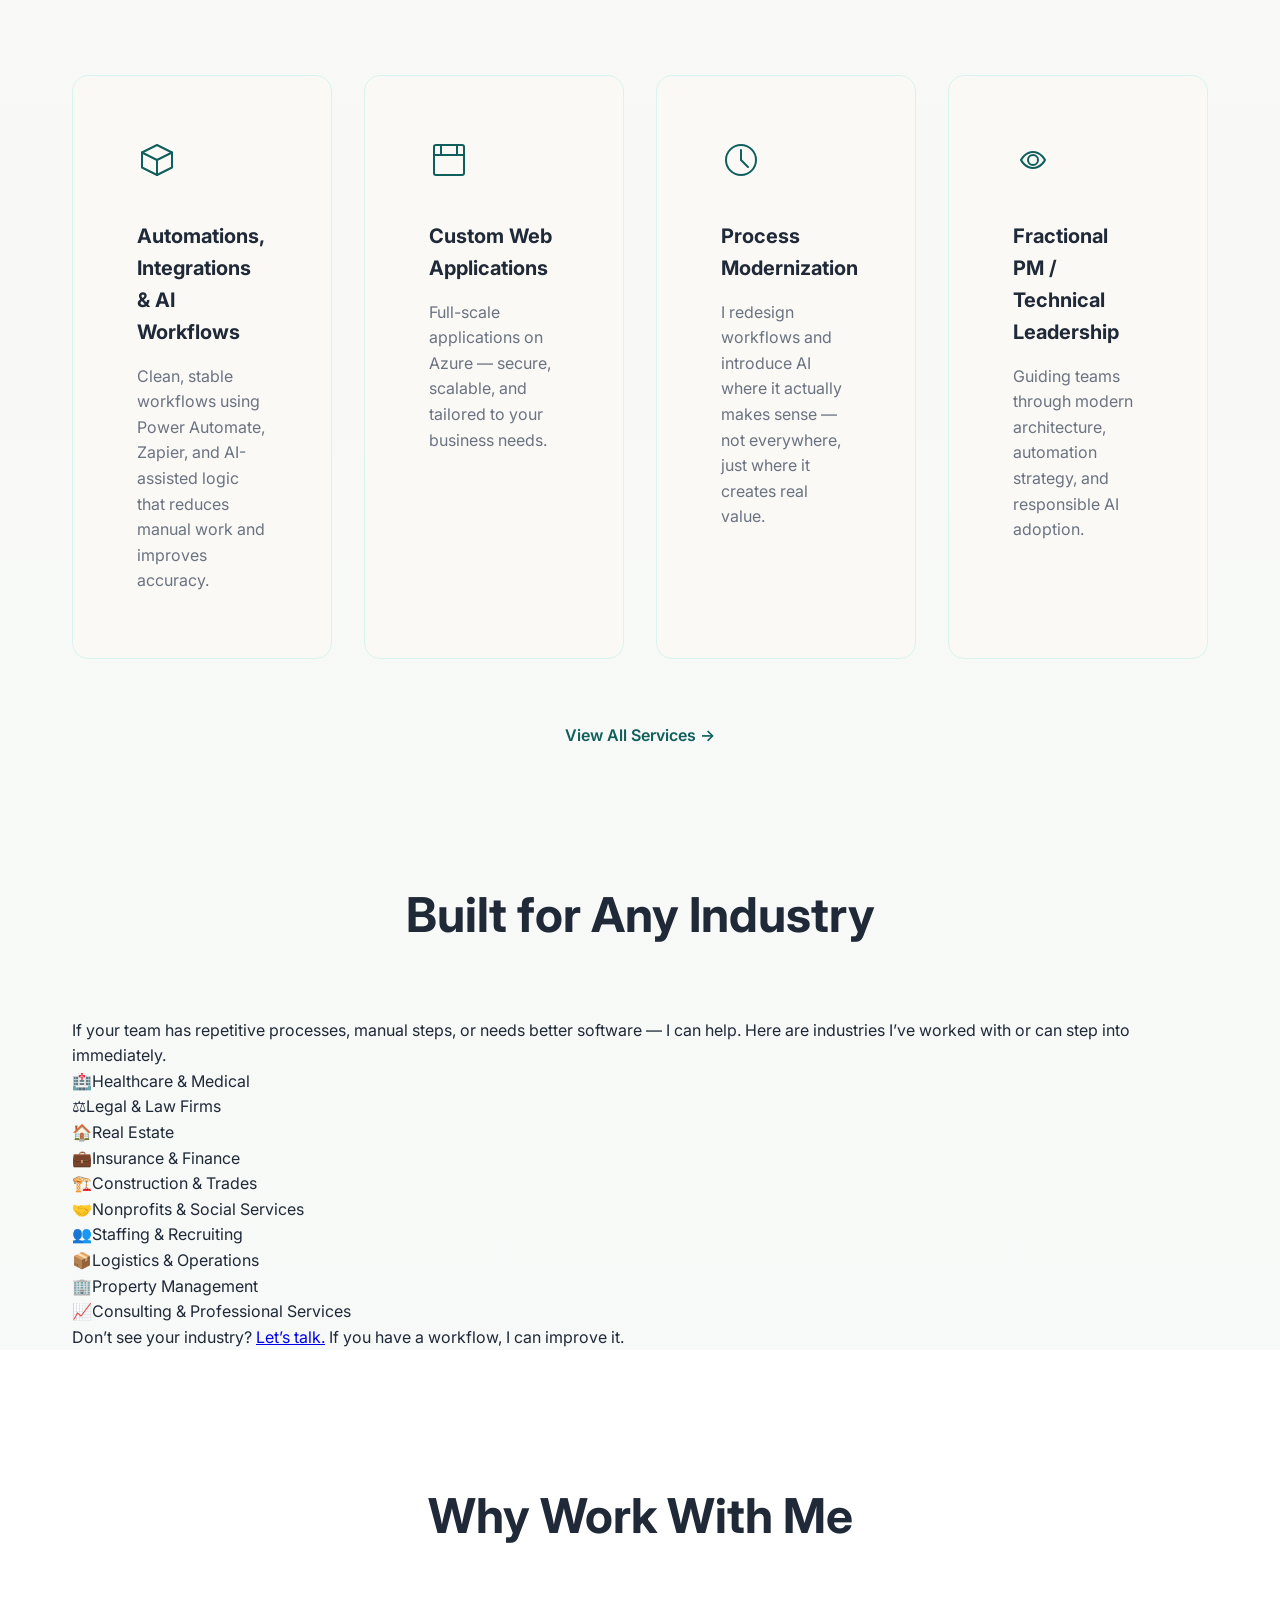
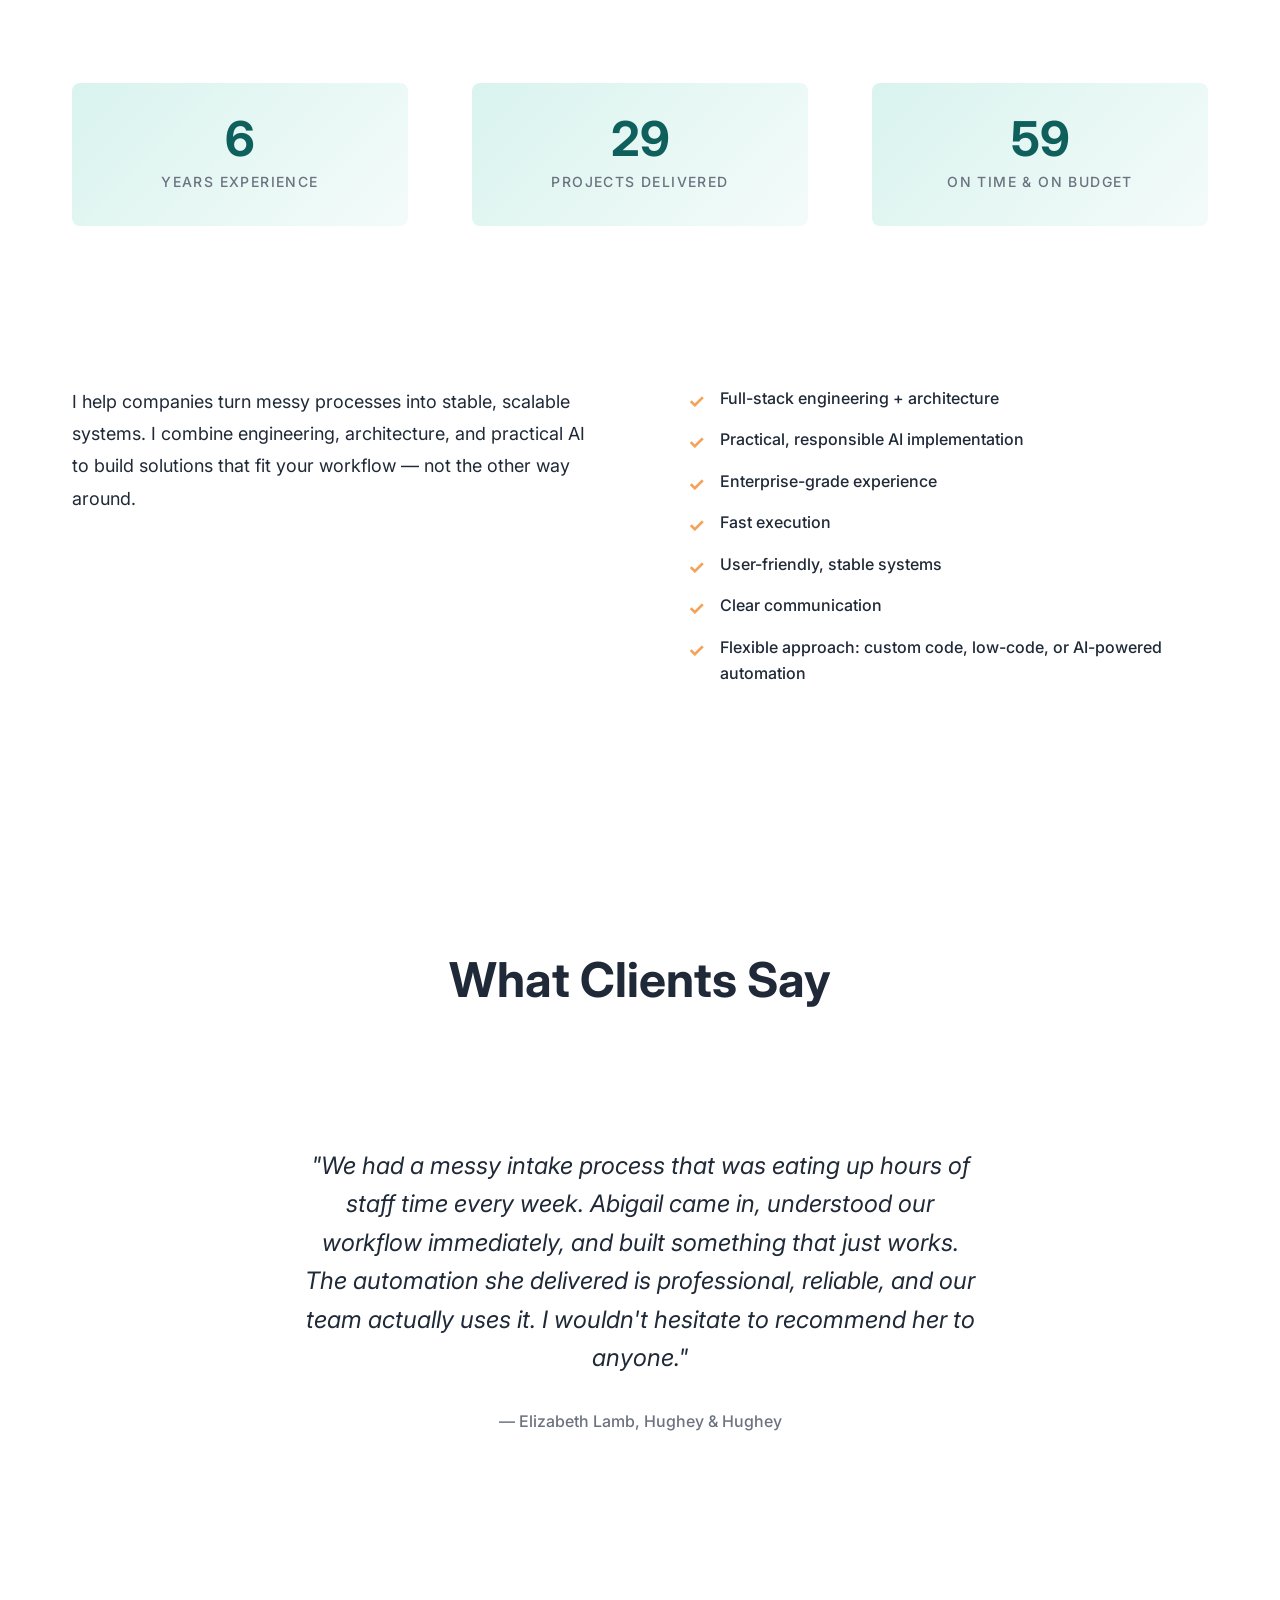
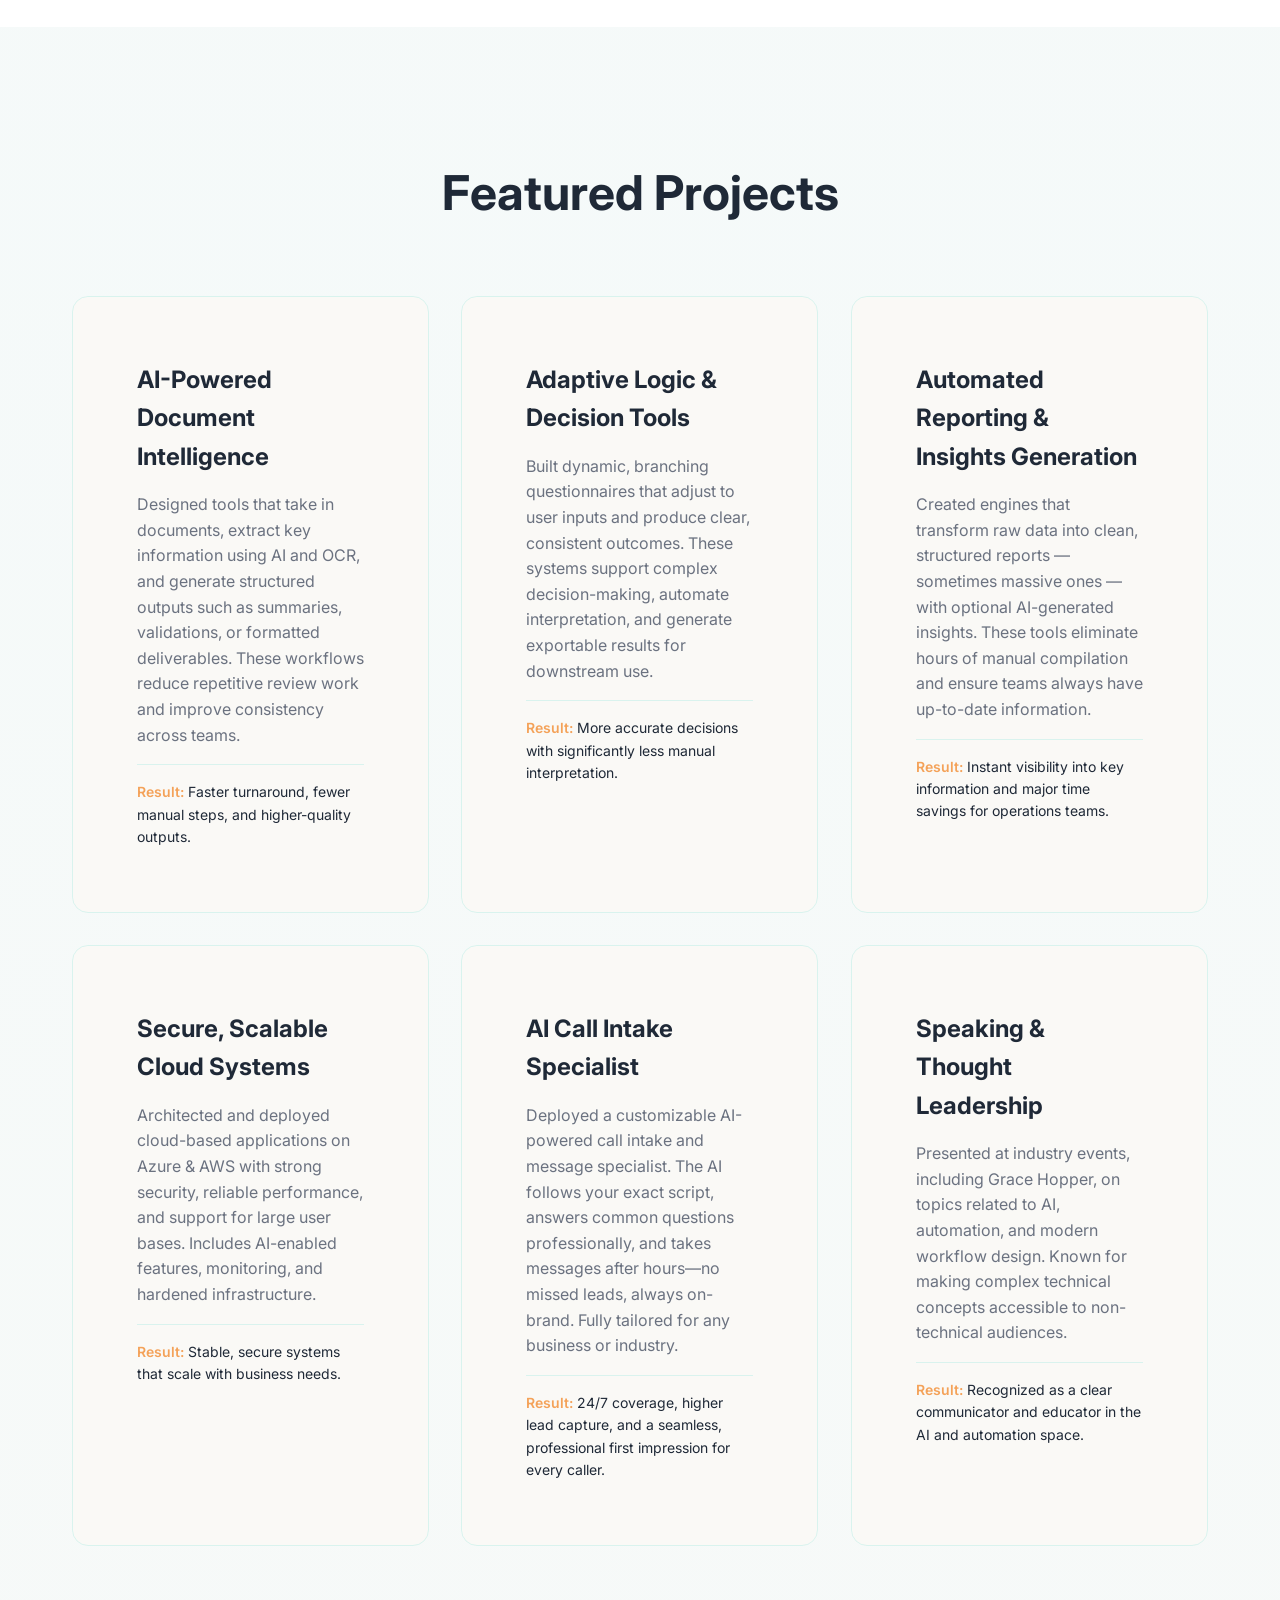
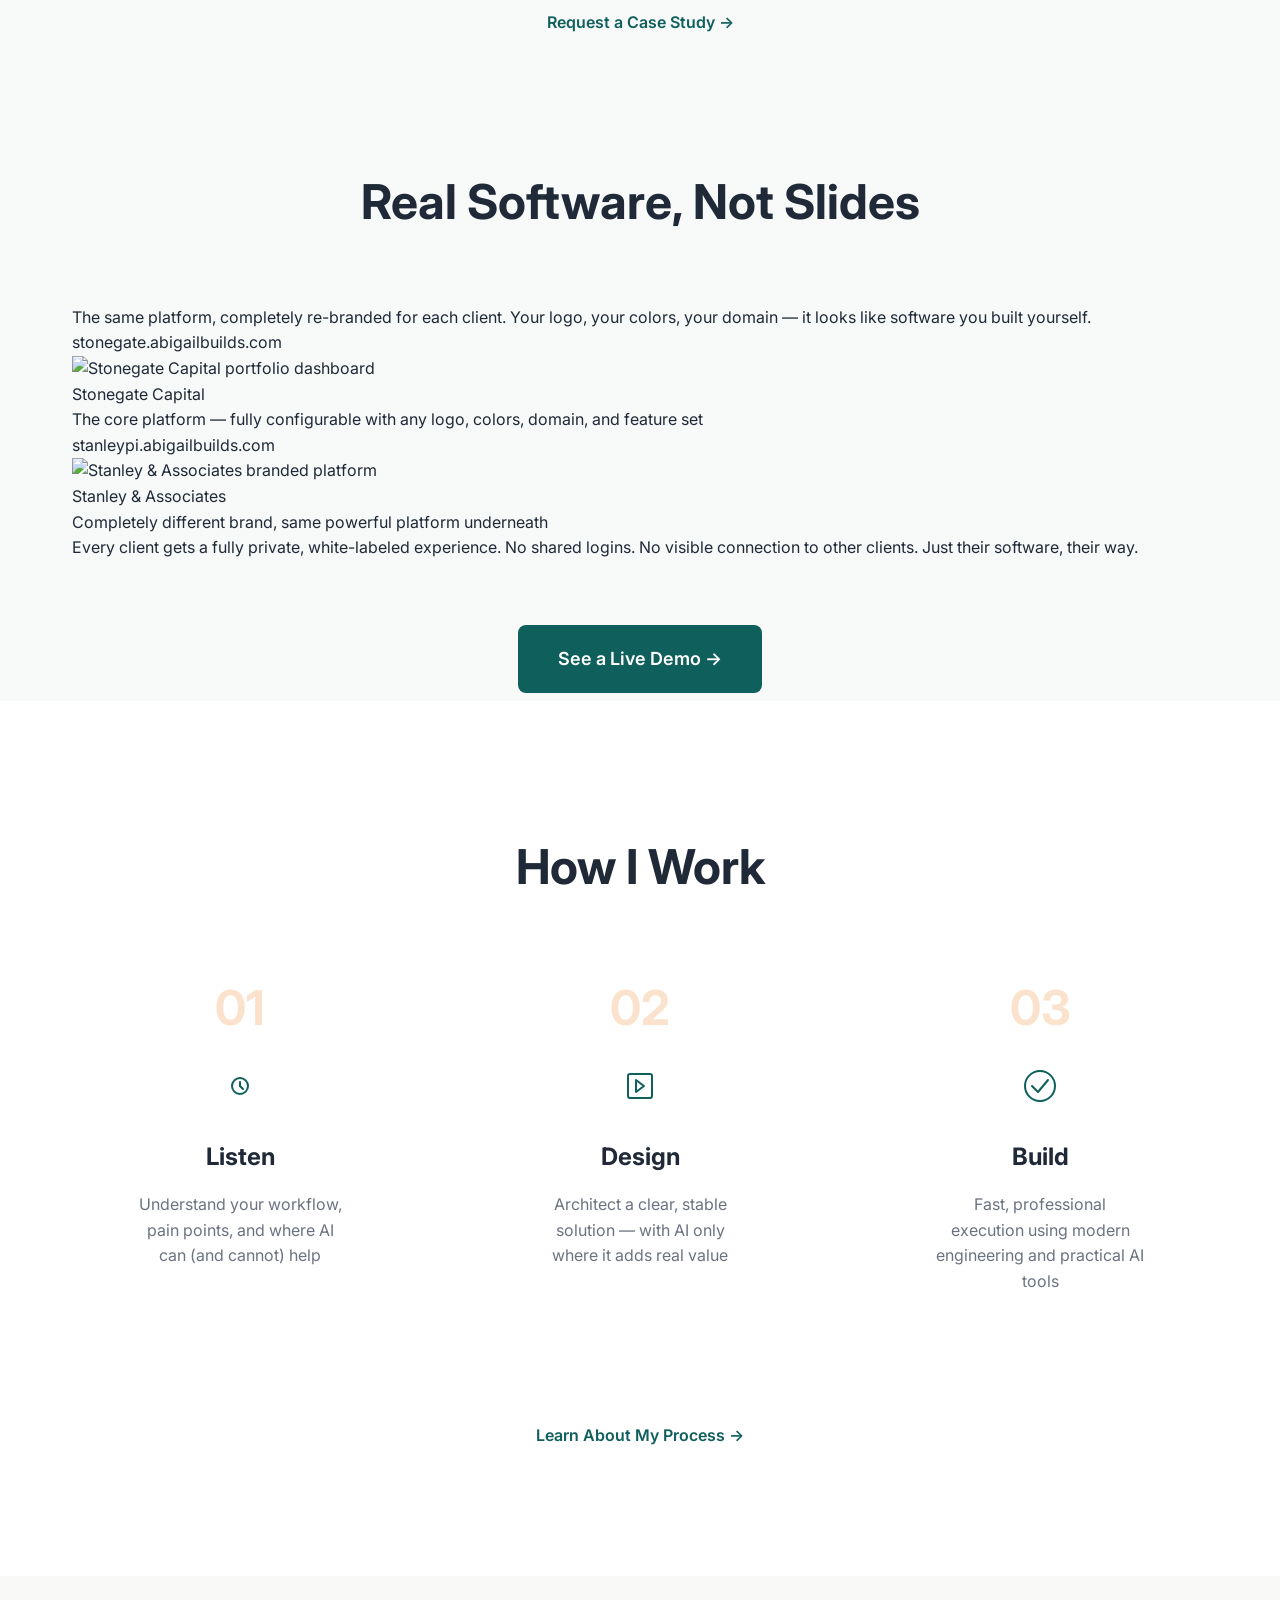
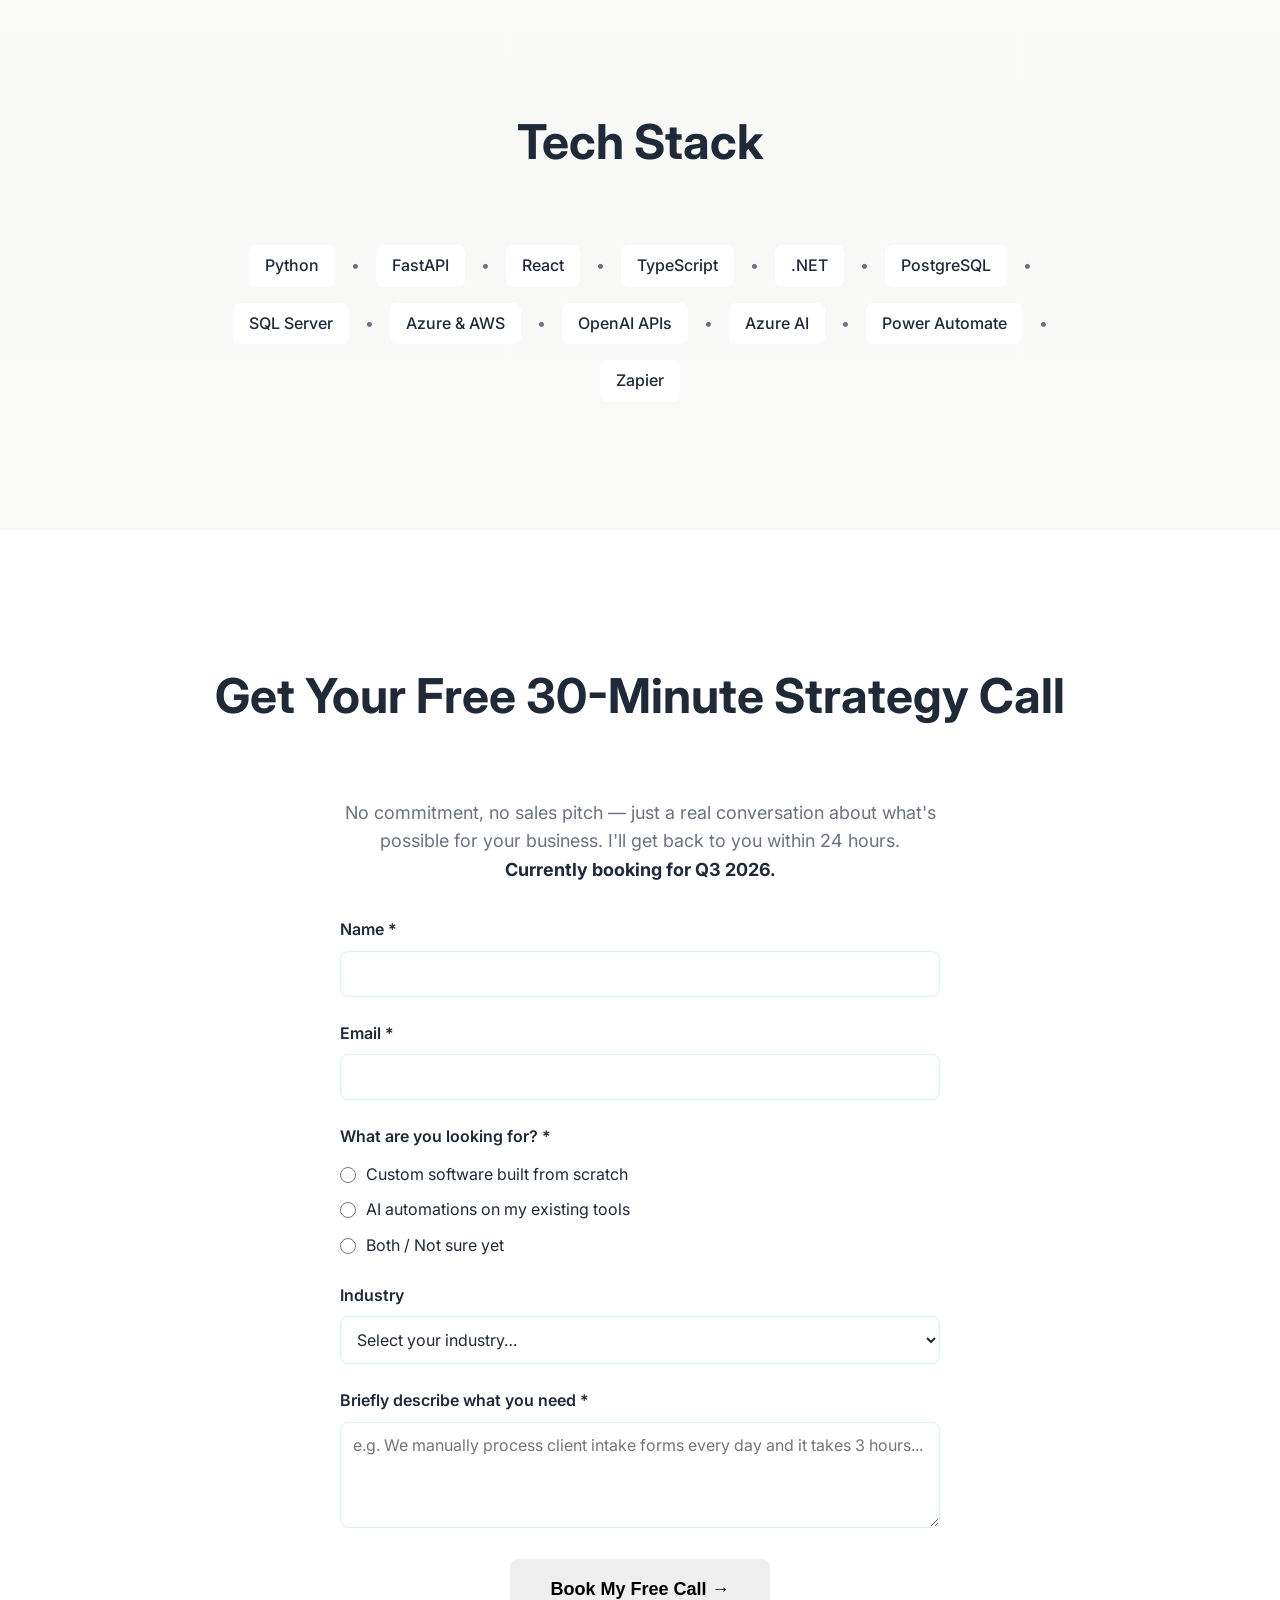
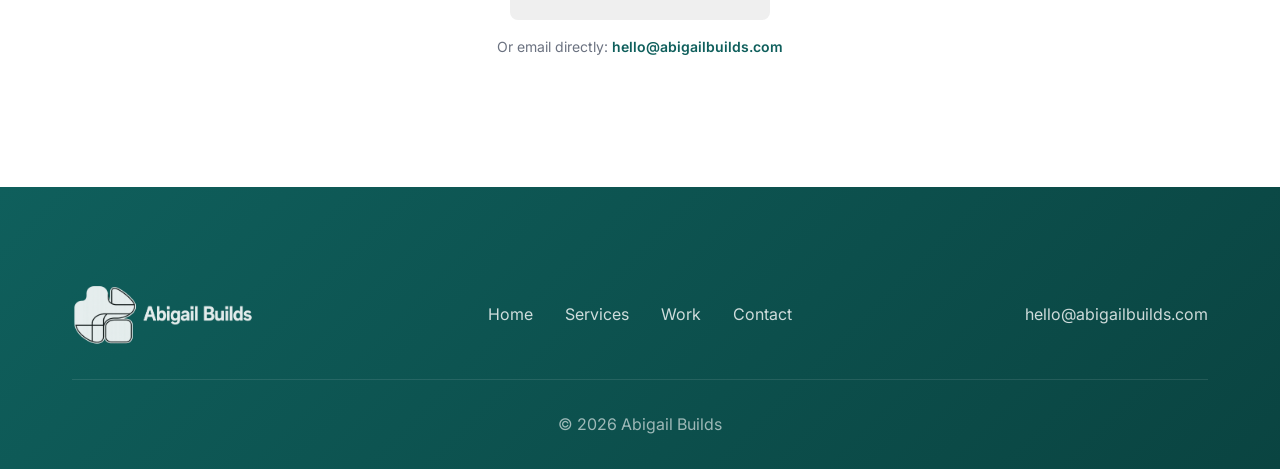
==== commit f36b6c81: "Include AWS, clean up projects, adjust booking dates" ====
--- a/index.html
+++ b/index.html
@@ -51,7 +51,7 @@
             "itemOffered": {
               "@type": "Service",
               "name": "Custom Web Applications",
-              "description": "Full-scale web applications on Azure — secure, scalable, and tailored to your business needs."
+              "description": "Full-scale web applications on Azure & AWS — secure, scalable, and tailored to your business needs."
             }
           },
           {
@@ -296,15 +296,8 @@
                 <div class="project-card">
                     <div class="project-content">
                         <h3>Secure, Scalable Cloud Systems</h3>
-                        <p class="project-description">Architected and deployed cloud-based applications on Azure with strong security, reliable performance, and support for large user bases. Includes AI-enabled features, monitoring, and hardened infrastructure.</p>
+                        <p class="project-description">Architected and deployed cloud-based applications on Azure & AWS with strong security, reliable performance, and support for large user bases. Includes AI-enabled features, monitoring, and hardened infrastructure.</p>
                         <p class="project-result"><strong>Result:</strong> Stable, secure systems that scale with business needs.</p>
-                    </div>
-                </div>
-                <div class="project-card">
-                    <div class="project-content">
-                        <h3>Content & Experience Builders</h3>
-                        <p class="project-description">Developed modular systems that allow teams to create pages, manage content, and publish updates without engineering support. Includes AI-assisted content suggestions and automated formatting.</p>
-                        <p class="project-result"><strong>Result:</strong> Faster content creation and reduced dependency on technical resources.</p>
                     </div>
                 </div>
 
@@ -437,9 +430,7 @@
                 <span class="tech-separator">•</span>
                 <span class="tech-item">SQL Server</span>
                 <span class="tech-separator">•</span>
-                <span class="tech-item">Azure</span>
-                <span class="tech-separator">•</span>
-                <span class="tech-item">AWS</span>
+                <span class="tech-item">Azure & AWS</span>
                 <span class="tech-separator">•</span>
                 <span class="tech-item">OpenAI APIs</span>
                 <span class="tech-separator">•</span>
@@ -456,7 +447,7 @@
     <section id="contact" class="final-cta">
         <div class="container">
             <h2 class="cta-headline">Get Your Free 30-Minute Strategy Call</h2>
-            <p style="font-size: 1.125rem; color: var(--color-text-light); margin-bottom: 2rem; max-width: 600px; margin-left: auto; margin-right: auto;">No commitment, no sales pitch — just a real conversation about what's possible for your business. I'll get back to you within 24 hours. <strong style="color: var(--color-text);">Currently booking for Q2 2026.</strong></p>
+            <p style="font-size: 1.125rem; color: var(--color-text-light); margin-bottom: 2rem; max-width: 600px; margin-left: auto; margin-right: auto;">No commitment, no sales pitch — just a real conversation about what's possible for your business. I'll get back to you within 24 hours. <strong style="color: var(--color-text);">Currently booking for Q3 2026.</strong></p>
             
             <form id="contact-form" style="max-width: 600px; margin: 0 auto; text-align: left;">
                 <div style="margin-bottom: 1.5rem;">
